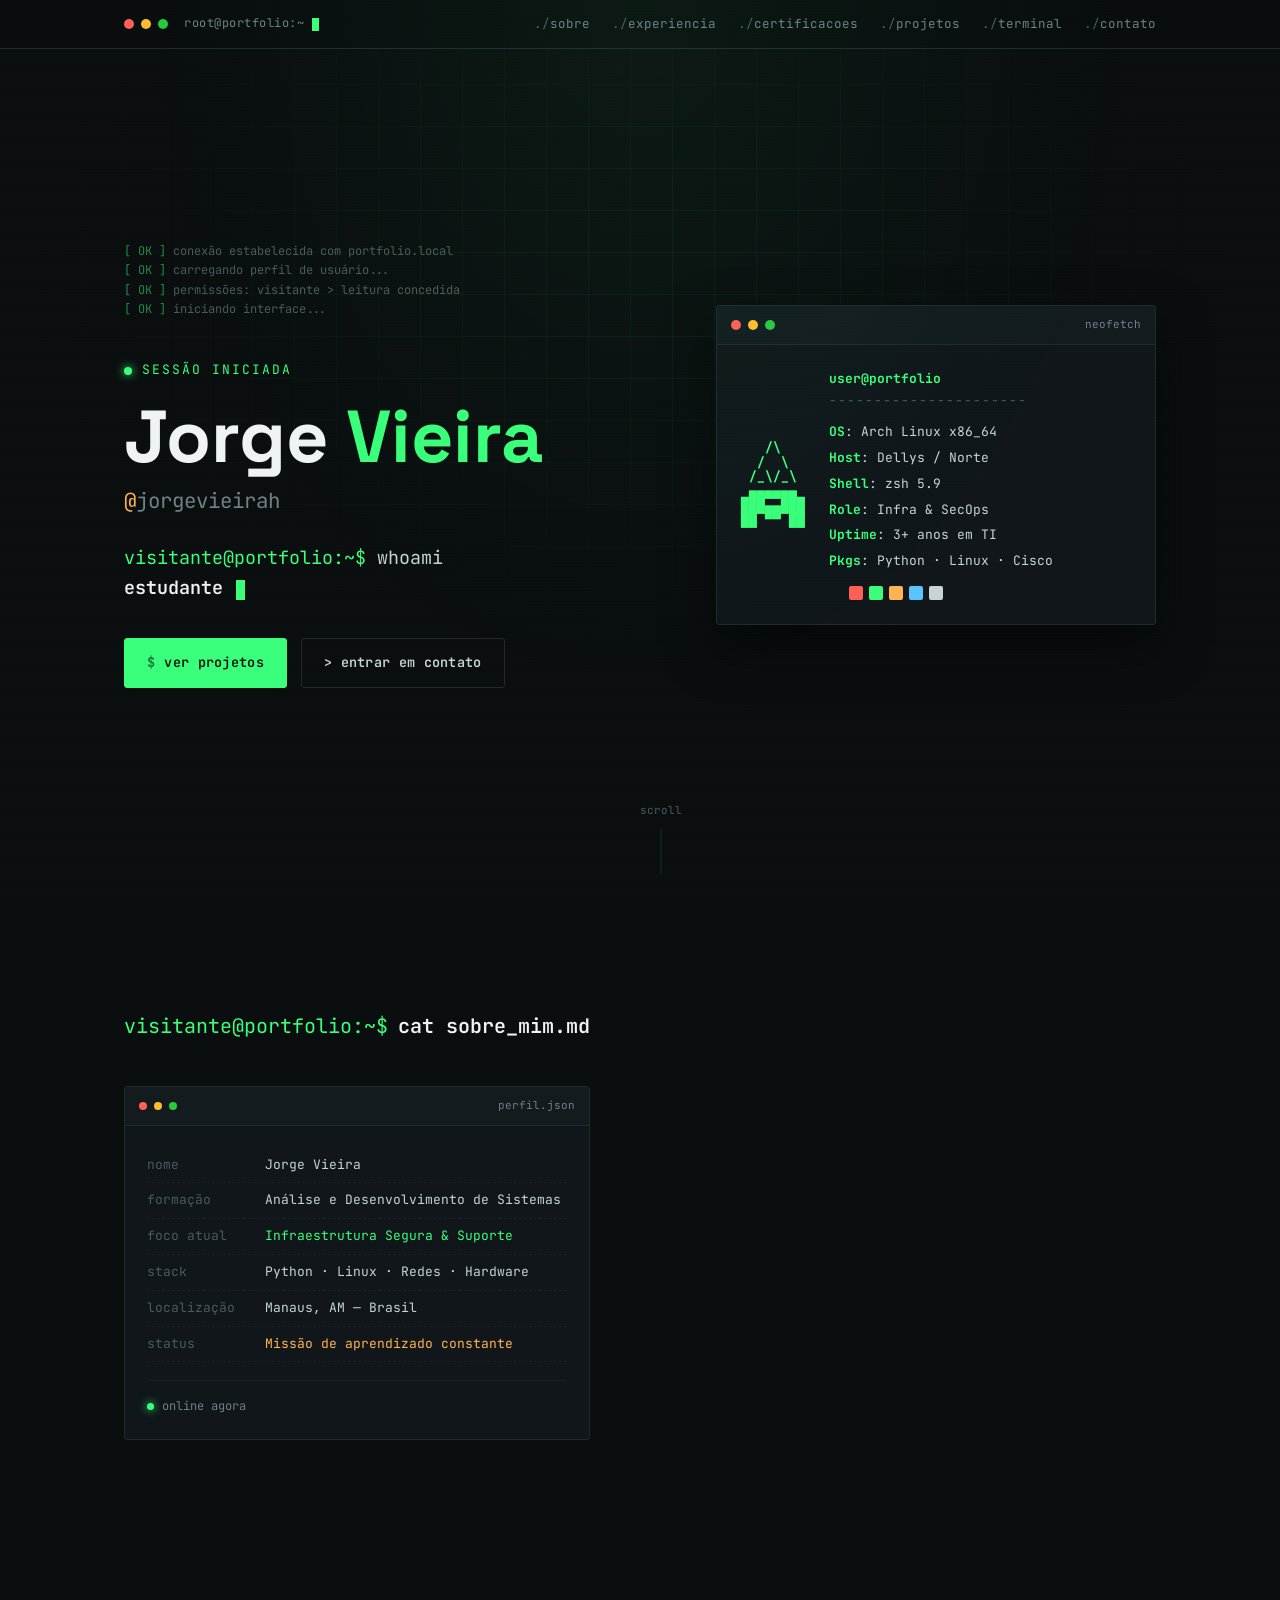
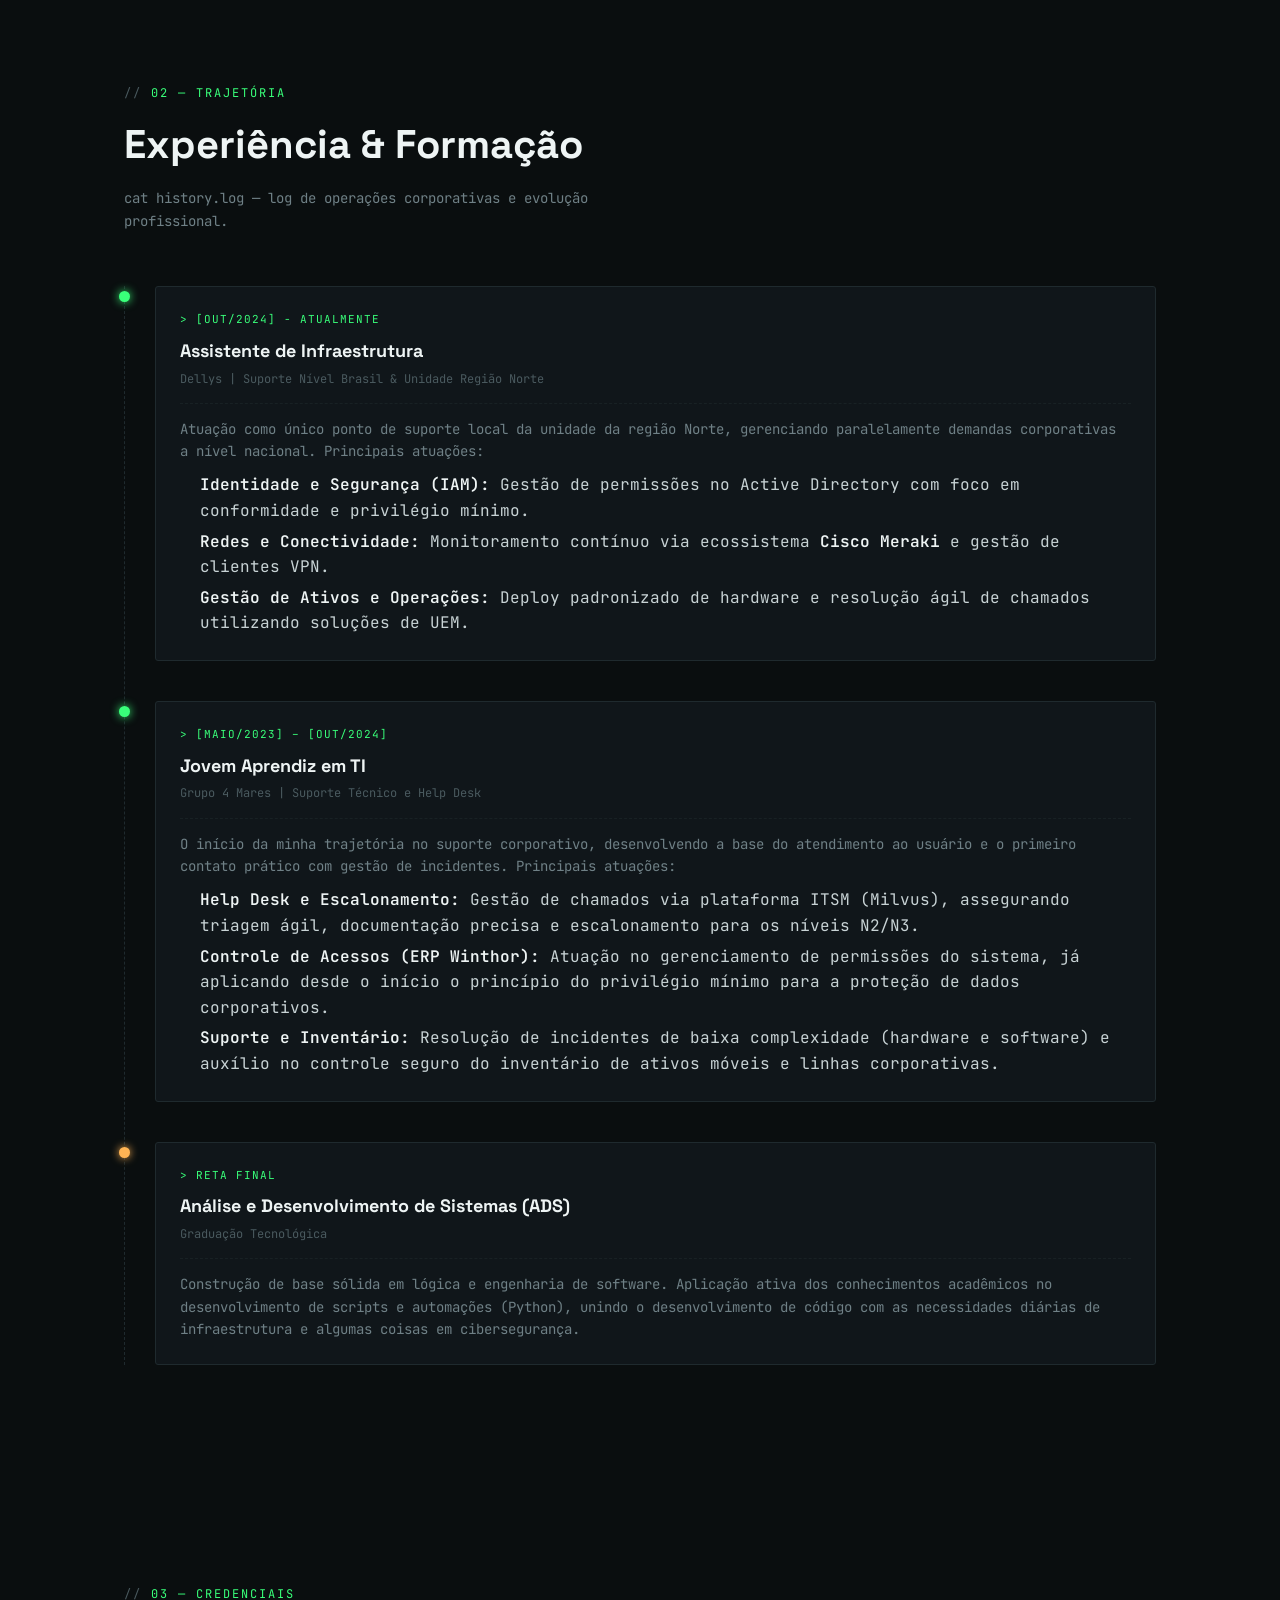
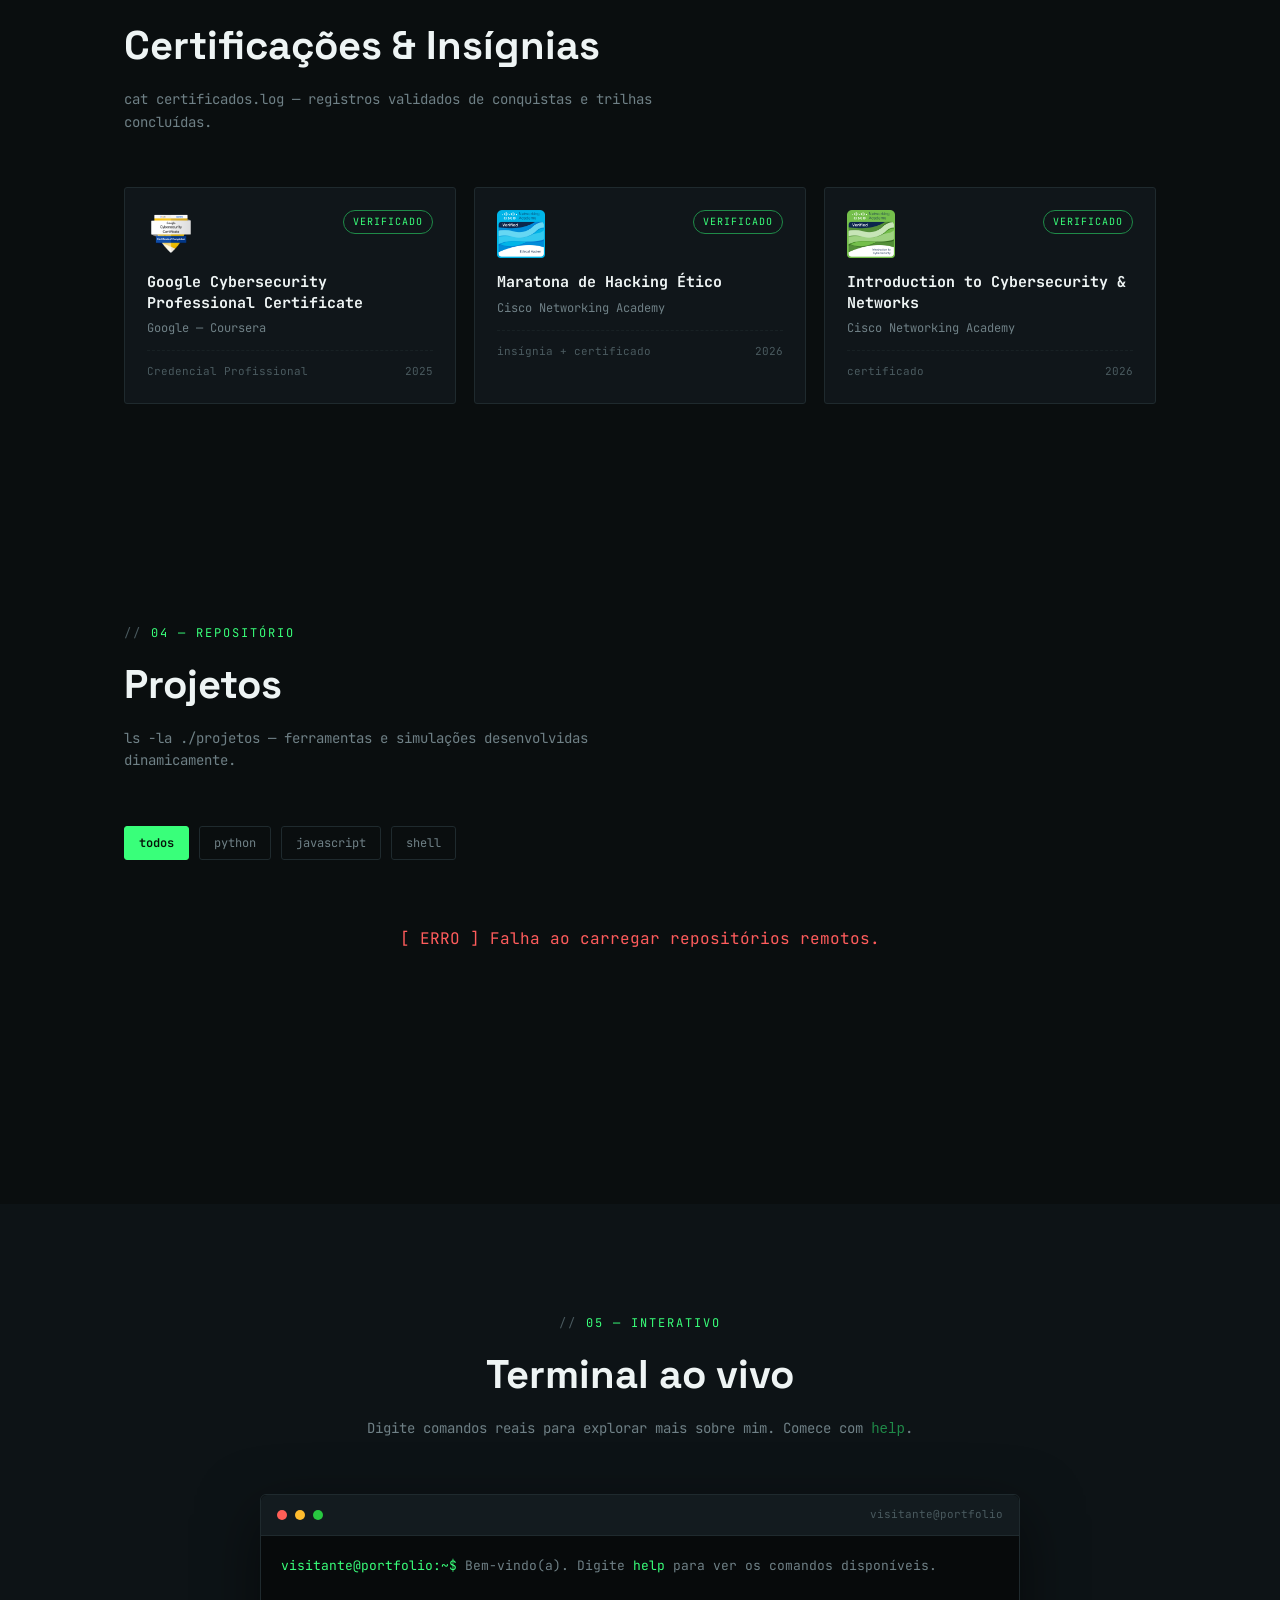
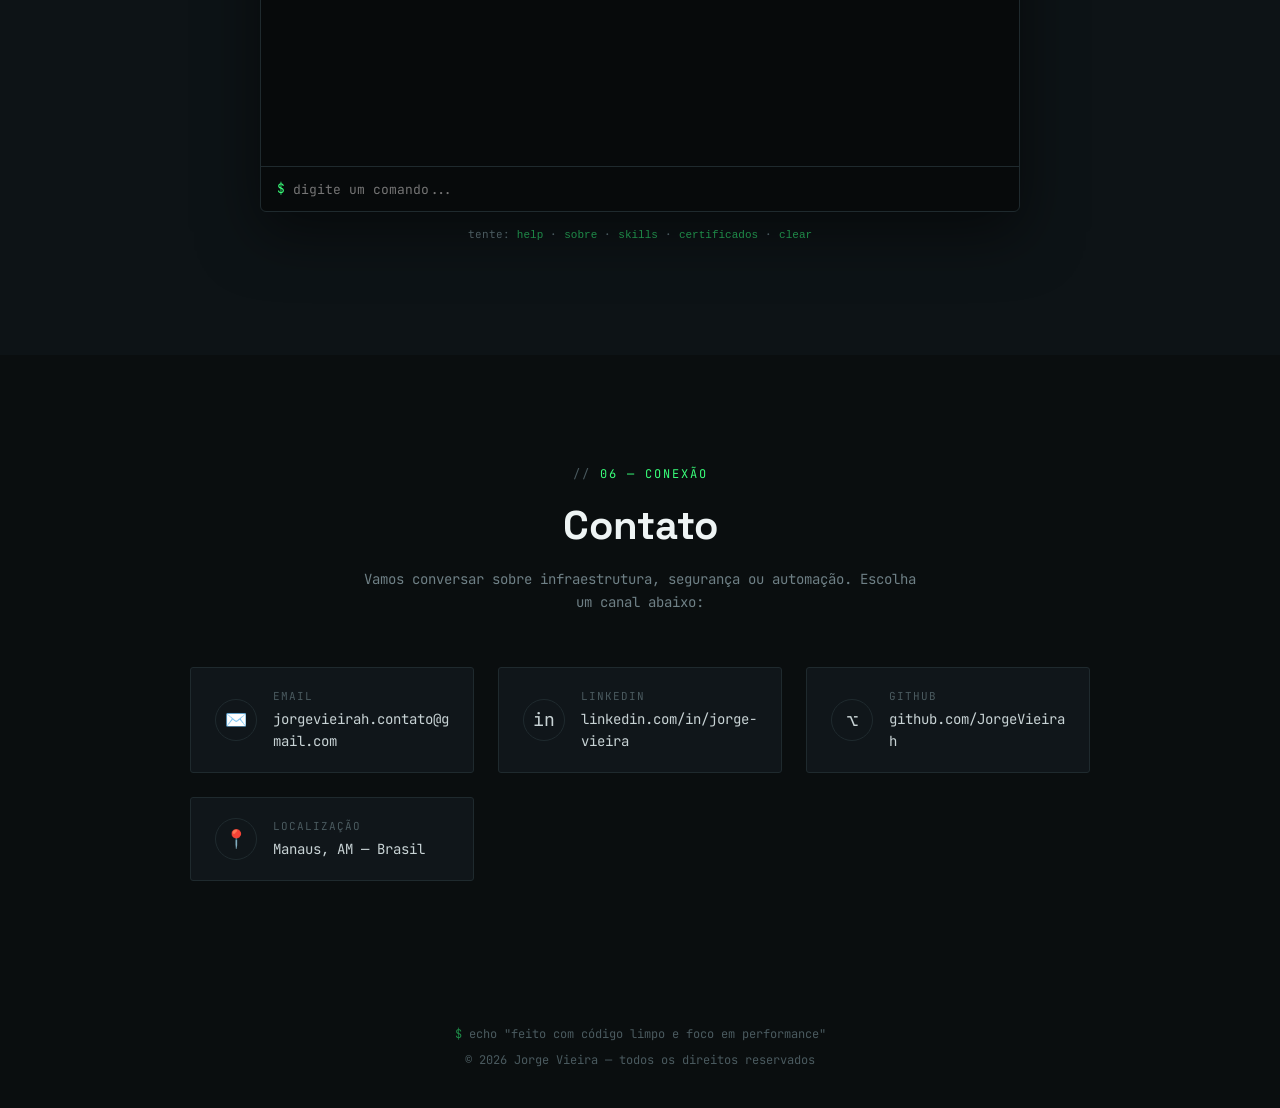
==== index.html @ 8ab26f9d "update de correções." ====
<!DOCTYPE html>
<html lang="pt-BR">
<head>
    <meta charset="UTF-8">
    <meta name="viewport" content="width=device-width, initial-scale=1.0">
    <title>root@portfolio ~ </title>
    <meta name="description" content="Portfólio de Infraestrutura e Cibersegurança — projetos, certificações e automações.">
    <link rel="preconnect" href="https://fonts.googleapis.com">
    <link rel="preconnect" href="https://fonts.gstatic.com" crossorigin>
    <link href="https://fonts.googleapis.com/css2?family=JetBrains+Mono:wght@400;500;600;700;800&family=Space+Grotesk:wght@500;600;700&display=swap" rel="stylesheet">
    <link rel="stylesheet" href="css/style.css">
</head>
<body>

    <!-- ======================= TOPBAR ======================= -->
    <header class="termbar">
        <div class="termbar-inner">
            <div style="display:flex; align-items:center; gap:16px;">
                <div class="dots"><span class="dot r"></span><span class="dot y"></span><span class="dot g"></span></div>
                <div class="termbar-title">root@portfolio:~<span class="blinker"></span></div>
            </div>
            <nav class="navlinks" id="navlinks">
                <a href="#sobre">sobre</a>
                <a href="#experiencia">experiencia</a>
                <a href="#certificacoes">certificacoes</a>
                <a href="#projetos">projetos</a>
                <a href="#terminal">terminal</a>
                <a href="#contato">contato</a>
            </nav>
            <button class="nav-toggle" id="navToggle" aria-label="Abrir menu">≡</button>
        </div>
    </header>

    <!-- ======================= HERO ======================= -->
    <section class="hero" id="topo">
        <div class="hero-grid-bg"></div>
        
        <div class="wrap hero-content-wrapper">
            
            <div class="hero-text-side">
                <div class="boot-log">
                    <div><span>[ OK ]</span> conexão estabelecida com portfolio.local</div>
                    <div><span>[ OK ]</span> carregando perfil de usuário...</div>
                    <div><span>[ OK ]</span> permissões: visitante &gt; leitura concedida</div>
                    <div><span>[ OK ]</span> iniciando interface...</div>
                </div>

                <span class="hero-eyebrow">sessão iniciada</span>

                <h1>Jorge <span class="accent">Vieira</span></h1>
                <div class="hero-handle"><span class="at">@</span>jorgevieirah</div>

                <div class="typewrap">
                    <span class="prompt">visitante@portfolio:~$</span> whoami<br>
                    <span id="typed-role"></span><span class="caret"></span>
                </div>

                <div class="hero-cta">
                    <a href="#projetos" class="btn btn-primary">ver projetos</a>
                    <a href="#contato" class="btn btn-ghost">&gt; entrar em contato</a>
                </div>
            </div>

            <div class="hero-graphic-side">
                <div class="neofetch-card">
                    <div class="nf-bar">
                        <span class="dot r"></span><span class="dot y"></span><span class="dot g"></span>
                        <span class="nf-title">neofetch</span>
                    </div>
                    <div class="nf-body">
                        <div class="nf-ascii">
<pre>
   /\
  /  \
 /_\/_\
 ▄▄▄▄▄▄
███▄▄███
██ ▀▀ ██
</pre>
                        </div>
                        <div class="nf-info">
                            <div class="nf-user">user@portfolio</div>
                            <div class="nf-divider">----------------------</div>
                            <div class="nf-row"><span class="nf-key">OS</span>: <span class="nf-val">Arch Linux x86_64</span></div>
                            <div class="nf-row"><span class="nf-key">Host</span>: <span class="nf-val">Dellys / Norte</span></div>
                            <div class="nf-row"><span class="nf-key">Shell</span>: <span class="nf-val">zsh 5.9</span></div>
                            <div class="nf-row"><span class="nf-key">Role</span>: <span class="nf-val">Infra & SecOps</span></div>
                            <div class="nf-row"><span class="nf-key">Uptime</span>: <span class="nf-val">3+ anos em TI</span></div>
                            <div class="nf-row"><span class="nf-key">Pkgs</span>: <span class="nf-val">Python · Linux · Cisco</span></div>
                            
                            <div class="nf-colors">
                                <span style="background: #10161a;"></span>
                                <span style="background: #ff5f57;"></span>
                                <span style="background: #39ff7a;"></span>
                                <span style="background: #ffb454;"></span>
                                <span style="background: #58c4ff;"></span>
                                <span style="background: #c8d3d5;"></span>
                            </div>
                        </div>
                    </div>
                </div>
            </div>
            
        </div>
        <div class="scroll-cue"><span>scroll</span><div class="bar"></div></div>
    </section>

    <!-- ======================= SOBRE MIM ======================= -->
    <section class="about reveal" id="sobre">
        <div class="wrap">
            
            <div class="sec-head-terminal">
                <div class="terminal-prompt-line">
                    <span class="prompt">visitante@portfolio:~$</span>
                    <span class="run-command">cat sobre_mim.md</span>
                </div>
            </div>

            <div class="about-grid">
                <div class="profile-card">
                    <div class="pc-bar">
                        <span class="dot r" style="width:8px;height:8px;"></span>
                        <span class="dot y" style="width:8px;height:8px;"></span>
                        <span class="dot g" style="width:8px;height:8px;"></span>
                        <span class="f">perfil.json</span>
                    </div>
                    <div class="pc-body">
                        <div class="pc-row"><span class="pc-key">nome</span><span class="pc-val">Jorge Vieira</span></div>
                        <div class="pc-row"><span class="pc-key">formação</span><span class="pc-val">Análise e Desenvolvimento de Sistemas</span></div>
                        <div class="pc-row"><span class="pc-key">foco atual</span><span class="pc-val green">Infraestrutura Segura & Suporte</span></div>
                        <div class="pc-row"><span class="pc-key">stack</span><span class="pc-val">Python · Linux · Redes · Hardware</span></div>
                        <div class="pc-row"><span class="pc-key">localização</span><span class="pc-val">Manaus, AM — Brasil</span></div>
                        <div class="pc-row"><span class="pc-key">status</span><span class="pc-val amber">Missão de aprendizado constante</span></div>
                        <div class="status-line"><span class="status-dot"></span> online agora</div>
                    </div>
                </div>

                <div class="about-text">
                    <p>
                        Sou um profissional e universitário de TI, atualmente trabalhando na área de <strong>Infraestrutura e Suporte</strong>, responsável por garantir a estabilidade e o fluxo das operações diárias.
                    </p>
                    <p>
                        Possuo uma bagagem técnica construída em minhas vivências reais no mundo corporativo, como na resolução de problemas envolvendo hardware, redes corporativas e gestão de acessos. Tenho um perfil naturalmente analítico e gosto de ir além da superfície para entender como os sistemas se comunicam em suas camadas mais profundas. Na prática, traduzo essa investigação e análise criando scripts em <strong>Python</strong> para automatizar fluxos de trabalho, varrer logs complexos e filtrar dados, substituindo o esforço manual por processos mais rápidos e inteligentes.
                    </p>
                    <p>
                        Acredito que o aprendizado real acontece nos bastidores, longe das facilidades dos sistemas pré-configurados. No meu dia a dia, mantenho uma máquina voltada exclusivamente para estudos, servindo como um ambiente seguro para testar lógicas e arquiteturas. Desbravar o <strong>Arch Linux</strong>, o <strong>Fedora</strong> ou qualquer que seja a distro ou sistema operacional, buscando sempre entender detalhadamente como cada pacote e processo interage no sistema, é a minha melhor forma de exercitar a curiosidade técnica. Levo esse processo metódico de experimentação para a minha rotina profissional: nunca presumir que sei tudo, mas sempre testar, validar e melhorar.
                    </p>
                    <p>
                        Concluindo minha formação em <strong>Análise e Desenvolvimento de Sistemas</strong>, consolido meu caminho na interseção entre suporte e segurança. Meu mergulho na <span class="hl">Cibersegurança</span> transformou a maneira como atendo cada demanda de infraestrutura: hoje, aplico nativamente a mentalidade <em>Security-First</em> em tudo o que configuro.
                    </p>

                    <div class="skills-block">
                        <h3>Stack &amp; ferramentas</h3>
                        <div class="skill-tags">
                            <span class="tag">Python</span>
                            <span class="tag">Linux (Fedora/Arch)</span>
                            <span class="tag">Git &amp; GitHub</span>
                            <span class="tag">Active Directory</span>
                            <span class="tag amber">Cibersegurança</span>
                            <span class="tag amber">Ethical Hacking</span>
                            <span class="tag amber">Redes (Cisco Packet Tracer)</span>
                            <span class="tag">Análise de Logs</span>
                            <span class="tag amber">IAM</span>
                            <span class="tag">Troubleshooting & Hardware</span>
                            <span class="tag">Automação & Infraestrutura</span>
                        </div>
                    </div>
                </div>
            </div>
        </div>
    </section>

    <!-- ======================= EXPERIÊNCIA / CARREIRA ======================= -->
    <section id="experiencia" class="reveal">
        <div class="wrap">
            <div class="sec-head">
                <span class="sec-tag">02 — trajetória</span>
                <h2 class="sec-title">Experiência & Formação</h2>
                <p class="sec-sub">cat history.log — log de operações corporativas e evolução profissional.</p>
            </div>

            <div class="timeline">
                <!-- Item 1: Cargo atual -->
                <div class="timeline-item">
                    <div class="timeline-dot"></div>
                    <div class="timeline-content">
                        <span class="timeline-date">[Out/2024] - Atualmente</span>
                        <h3 class="timeline-title">Assistente de Infraestrutura</h3>
                        <div class="timeline-meta">Dellys | Suporte Nível Brasil & Unidade Região Norte</div>
                        <p>
                            Atuação como único ponto de suporte local da unidade da região Norte, gerenciando paralelamente demandas corporativas a nível nacional. Principais atuações:
                        </p>
                        <ul style="margin-top: 10px; padding-left: 20px;">
                            <li style="margin-bottom: 5px;"><strong>Identidade e Segurança (IAM):</strong> Gestão de permissões no Active Directory com foco em conformidade e privilégio mínimo.</li>
                            <li style="margin-bottom: 5px;"><strong>Redes e Conectividade:</strong> Monitoramento contínuo via ecossistema <strong>Cisco Meraki</strong> e gestão de clientes VPN.</li>
                            <li><strong>Gestão de Ativos e Operações:</strong> Deploy padronizado de hardware e resolução ágil de chamados utilizando soluções de UEM.</li>
                        </ul>
                    </div>
                </div>

                <!-- Item 1: Cargo Aprendiz TI -->
                <div class="timeline-item">
                    <div class="timeline-dot"></div>
                    <div class="timeline-content">
                        <span class="timeline-date">[Maio/2023] – [Out/2024]</span>
                        <h3 class="timeline-title">Jovem Aprendiz em TI</h3>
                        <div class="timeline-meta">Grupo 4 Mares | Suporte Técnico e Help Desk</div>
                        <p>
                            O início da minha trajetória no suporte corporativo, desenvolvendo a base do atendimento ao usuário e o primeiro contato prático com gestão de incidentes. Principais atuações:
                        </p>
                        <ul style="margin-top: 10px; padding-left: 20px;">
                            <li style="margin-bottom: 5px;"><strong>Help Desk e Escalonamento:</strong> Gestão de chamados via plataforma ITSM (Milvus), assegurando triagem ágil, documentação precisa e escalonamento para os níveis N2/N3.</li>
                            <li style="margin-bottom: 5px;"><strong>Controle de Acessos (ERP Winthor):</strong> Atuação no gerenciamento de permissões do sistema, já aplicando desde o início o princípio do privilégio mínimo para a proteção de dados corporativos.</li>
                            <li><strong>Suporte e Inventário:</strong> Resolução de incidentes de baixa complexidade (hardware e software) e auxílio no controle seguro do inventário de ativos móveis e linhas corporativas.</li>
                        </ul>
                    </div>
                </div>

                <!-- Item 2: Formação -->
                <div class="timeline-item">
                    <div class="timeline-dot" style="background: var(--amber); box-shadow: 0 0 8px var(--amber);"></div>
                    <div class="timeline-content">
                        <span class="timeline-date">Reta Final</span>
                        <h3 class="timeline-title">Análise e Desenvolvimento de Sistemas (ADS)</h3>
                        <div class="timeline-meta">Graduação Tecnológica</div>
                        <p>
                            Construção de base sólida em lógica e engenharia de software. Aplicação ativa dos conhecimentos acadêmicos no desenvolvimento de scripts e automações (Python), unindo o desenvolvimento de código com as necessidades diárias de infraestrutura e  algumas coisas em cibersegurança.
                        </p>
                    </div>
                </div>
            </div>
        </div>
    </section>

    <!-- ======================= CERTIFICAÇÕES ======================= -->
    <section class="certs reveal" id="certificacoes">
        <div class="wrap">
            <div class="sec-head">
                <span class="sec-tag">03 — credenciais</span>
                <h2 class="sec-title">Certificações &amp; Insígnias</h2>
                <p class="sec-sub">cat certificados.log — registros validados de conquistas e trilhas concluídas.</p>
            </div>

            <div class="cert-grid">
                <div class="cert-card">
                    <div class="cert-top">
                        <div class="cert-badge">
                            <img src="assets/img/google-cyber.png" alt="Insígnia Google Cybersecurity">
                        </div>
                        <span class="cert-status">verificado</span>
                    </div>
                    <h3>Google Cybersecurity Professional Certificate</h3>
                    <div class="cert-issuer">Google — Coursera</div>
                    <div class="cert-meta"><span>Credencial Profissional</span><span>2025</span></div>
                </div>

                <div class="cert-card">
                    <div class="cert-top">
                        <div class="cert-badge">
                            <img src="assets/img/cisco-hacker.png" alt="Insígnia Cisco Ethical Hacker">
                        </div>
                        <span class="cert-status">verificado</span>
                    </div>
                    <h3>Maratona de Hacking Ético</h3>
                    <div class="cert-issuer">Cisco Networking Academy</div>
                    <div class="cert-meta"><span>insígnia + certificado</span><span>2026</span></div>
                </div>

                <div class="cert-card">
                    <div class="cert-top">
                        <div class="cert-badge">
                            <img src="assets/img/cisco-intro.png" alt="Insígnia Cisco Introduction to Cybersecurity">
                        </div>
                        <span class="cert-status">verificado</span>
                    </div>
                    <h3>Introduction to Cybersecurity & Networks</h3>
                    <div class="cert-issuer">Cisco Networking Academy</div>
                    <div class="cert-meta"><span>certificado</span><span>2026</span></div>
                </div>
            </div>
        </div>
    </section>

    <!-- ======================= PROJETOS ======================= -->
    <section id="projetos" class="reveal">
        <div class="wrap">
            <div class="sec-head">
                <span class="sec-tag">04 — repositório</span>
                <h2 class="sec-title">Projetos</h2>
                <p class="sec-sub">ls -la ./projetos — ferramentas e simulações desenvolvidas dinamicamente.</p>
            </div>

            <div class="projects-toolbar">
                <button class="filter-btn active" data-filter="all">todos</button>
                <button class="filter-btn" data-filter="python">python</button>
                <button class="filter-btn" data-filter="javascript">javascript</button>
                <button class="filter-btn" data-filter="shell">shell</button>
            </div>

            <div class="proj-grid" id="projGrid">
                <div id="repo-loader" class="ln" style="grid-column: 1 / -1; text-align: center; color: var(--text-dim); padding: 2rem 0;">
                    <span class="p">$</span> buscando repositórios remotos via api.github.com...
                </div>
            </div>
        </div>
    </section>

    <!-- ======================= TERMINAL INTERATIVO ======================= -->
    <section class="term-section reveal" id="terminal">
        <div class="wrap">
            <div class="sec-head" style="text-align:center;">
                <span class="sec-tag">05 — interativo</span>
                <h2 class="sec-title">Terminal ao vivo</h2>
                <p class="sec-sub" style="margin:10px auto 0;">Digite comandos reais para explorar mais sobre mim. Comece com <code style="color:var(--green-dim);">help</code>.</p>
            </div>

            <div class="live-term">
                <div class="live-term-bar">
                    <span class="dot r"></span><span class="dot y"></span><span class="dot g"></span>
                    <span class="lt-title">visitante@portfolio</span>
                </div>
                <div class="live-term-body" id="termBody">
                    <div class="ln"><span class="p">visitante@portfolio:~$</span> <span class="out">Bem-vindo(a). Digite <span class="ok">help</span> para ver os comandos disponíveis.</span></div>
                </div>
                <form class="live-term-form" id="termForm">
                    <span class="p">$</span>
                    <input type="text" id="termInput" autocomplete="off" placeholder="digite um comando..." aria-label="Campo de comando do terminal">
                </form>
            </div>
            <p class="term-hint">tente: <code>help</code> · <code>sobre</code> · <code>skills</code> · <code>certificados</code> · <code>clear</code></p>
        </div>
    </section>

    <!-- ======================= CONTATO (Apenas Botões) ======================= -->
    <section id="contato" class="reveal">
        <div class="wrap">
            <div class="sec-head" style="text-align: center;">
                <span class="sec-tag">06 — conexão</span>
                <h2 class="sec-title">Contato</h2>
                <p class="sec-sub" style="margin: 10px auto 0;">Vamos conversar sobre infraestrutura, segurança ou automação. Escolha um canal abaixo:</p>
            </div>

            <div class="contact-grid">
                <a class="contact-item" href="mailto:jorgevieirah.contato@gmail.com">
                    <div class="ci-icon">✉️</div>
                    <div><div class="ci-label">email</div><div class="ci-value">jorgevieirah.contato@gmail.com</div></div>
                </a>
                <a class="contact-item" href="https://www.linkedin.com/in/jorge-vieira-73728a214" target="_blank" rel="noopener">
                    <div class="ci-icon">in</div>
                    <div><div class="ci-label">linkedin</div><div class="ci-value">linkedin.com/in/jorge-vieira</div></div>
                </a>
                <a class="contact-item" href="https://github.com/JorgeVieirah" target="_blank" rel="noopener">
                    <div class="ci-icon">⌥</div>
                    <div><div class="ci-label">github</div><div class="ci-value">github.com/JorgeVieirah</div></div>
                </a>
                <div class="contact-item" style="cursor:default;">
                    <div class="ci-icon">📍</div>
                    <div><div class="ci-label">localização</div><div class="ci-value">Manaus, AM — Brasil</div></div>
                </div>
            </div>
        </div>
    </section>

    <!-- ======================= FOOTER ======================= -->
    <footer>
        <div class="wrap">
            <div class="fline"><span class="green">$</span> echo "feito com código limpo e foco em performance"</div>
            <div class="fline">© <span id="year"></span> Jorge Vieira — todos os direitos reservados</div>
        </div>
    </footer>

    <button class="back-to-top" id="backToTop" aria-label="Voltar ao topo">↑</button>

    <script src="js/main.js"></script>
</body>
</html>
---- css/style.css ----
:root {
  --bg:         #0a0e0f;
  --bg-alt:     #0d1316;
  --panel:      #10161a;
  --panel-2:    #131b1f;
  --line:       #1f2a2e;
  --line-soft:  #182124;
  --text:       #c8d3d5;
  --text-dim:   #6f8086;
  --text-faint: #4a5a5f;
  --green:      #39ff7a;
  --green-dim:  #1f8a48;
  --amber:      #ffb454;
  --red:        #ff5c5c;
  --blue:       #58c4ff;

  --mono: 'JetBrains Mono', ui-monospace, monospace;
  --disp: 'Space Grotesk', sans-serif;

  --radius: 3px;
  --maxw: 1080px;
}

* { box-sizing: border-box; margin: 0; padding: 0; }
html { scroll-behavior: smooth; }

body {
  background: var(--bg);
  color: var(--text);
  font-family: var(--mono);
  line-height: 1.6;
  overflow-x: hidden;
  position: relative;
}

body::before {
  content: '';
  position: fixed; inset: 0;
  pointer-events: none;
  z-index: 9999;
  background: repeating-linear-gradient(
    to bottom,
    rgba(255, 255, 255, 0.014) 0px,
    rgba(255, 255, 255, 0.014) 1px,
    transparent 1px,
    transparent 3px
  );
  mix-blend-mode: overlay;
}
body::after {
  content: '';
  position: fixed; inset: 0;
  pointer-events: none;
  z-index: 9998;
  background: radial-gradient(ellipse at 50% 0%, rgba(57, 255, 122, 0.05), transparent 55%);
}

::selection { background: var(--green); color: #06140a; }

a { color: inherit; text-decoration: none; }
ul { list-style: none; }
img { max-width: 100%; display: block; }

.wrap { max-width: var(--maxw); margin: 0 auto; padding: 0 24px; }

::-webkit-scrollbar { width: 10px; }
::-webkit-scrollbar-track { background: var(--bg); }
::-webkit-scrollbar-thumb { background: var(--line); border-radius: 6px; }
::-webkit-scrollbar-thumb:hover { background: var(--green-dim); }

a:focus-visible, button:focus-visible, input:focus-visible, textarea:focus-visible {
  outline: 2px solid var(--green);
  outline-offset: 3px;
}

@media (prefers-reduced-motion: reduce) {
  * { 
    animation-duration: 0.001ms !important; 
    animation-iteration-count: 1 !important; 
    transition-duration: 0.001ms !important; 
    scroll-behavior: auto !important; 
  }
}

/* ============================================================
   TOPBAR
   ============================================================ */
.termbar {
  position: fixed; top: 0; left: 0; right: 0;
  z-index: 500;
  background: rgba(10, 14, 15, 0.88);
  backdrop-filter: blur(10px);
  border-bottom: 1px solid var(--line);
}
.termbar-inner {
  max-width: var(--maxw); margin: 0 auto;
  display: flex; align-items: center; justify-content: space-between;
  padding: 12px 24px;
}
.dots { display: flex; gap: 7px; align-items: center; }
.dot { width: 10px; height: 10px; border-radius: 50%; }
.dot.r { background: #ff5f57; }
.dot.y { background: #febc2e; }
.dot.g { background: #28c840; }
.termbar-title {
  font-size: 12px; color: var(--text-dim); letter-spacing: 0.5px;
  display: flex; gap: 8px; align-items: center;
}
.termbar-title .blinker {
  width: 7px; height: 13px; background: var(--green);
  animation: blink 1.1s steps(1) infinite;
}
@keyframes blink { 50% { opacity: 0; } }

.navlinks { display: flex; gap: 22px; font-size: 12.5px; }
.navlinks a {
  color: var(--text-dim);
  position: relative;
  padding: 2px 0;
  transition: color .2s ease;
}
.navlinks a::before { content: './'; color: var(--text-faint); }
.navlinks a:hover, .navlinks a.active { color: var(--green); }
.navlinks a::after {
  content: ''; position: absolute; left: 0; bottom: -4px;
  width: 0; height: 1px; background: var(--green);
  transition: width .25s ease;
}
.navlinks a:hover::after, .navlinks a.active::after { width: 100%; }

.nav-toggle {
  display: none;
  background: none; border: 1px solid var(--line); color: var(--green);
  font-family: var(--mono); font-size: 18px; line-height: 1;
  width: 34px; height: 34px; border-radius: var(--radius);
  cursor: pointer;
}

@media (max-width: 760px) {
  .navlinks {
    position: fixed; top: 49px; left: 0; right: 0;
    background: var(--bg-alt); border-bottom: 1px solid var(--line);
    flex-direction: column; gap: 0;
    max-height: 0; overflow: hidden;
    transition: max-height .3s ease;
  }
  .navlinks.open { max-height: 320px; }
  .navlinks a { padding: 14px 24px; border-top: 1px solid var(--line-soft); }
  .navlinks a::after { display: none; }
  .nav-toggle { display: block; }
}

/* ============================================================
   HERO
   ============================================================ */
.hero {
  min-height: 100svh;
  display: flex; flex-direction: column; justify-content: center;
  padding-top: 90px; padding-bottom: 60px;
  position: relative;
}
.hero-grid-bg {
  position: absolute; inset: 0; z-index: -1;
  background-image:
    linear-gradient(rgba(57, 255, 122, 0.05) 1px, transparent 1px),
    linear-gradient(90deg, rgba(57, 255, 122, 0.05) 1px, transparent 1px);
  background-size: 42px 42px;
  -webkit-mask-image: radial-gradient(ellipse 70% 60% at 50% 30%, #000 10%, transparent 75%);
  mask-image: radial-gradient(ellipse 70% 60% at 50% 30%, #000 10%, transparent 75%);
}

.boot-log {
  font-size: 12px; color: var(--text-faint);
  margin-bottom: 28px;
  min-height: 90px;
}
.boot-log div { opacity: 0; animation: fadeUp .4s ease forwards; }
.boot-log div span { color: var(--green-dim); }
.boot-log div:nth-child(1) { animation-delay: .1s; }
.boot-log div:nth-child(2) { animation-delay: .35s; }
.boot-log div:nth-child(3) { animation-delay: .6s; }
.boot-log div:nth-child(4) { animation-delay: .85s; }
@keyframes fadeUp { from { opacity: 0; transform: translateY(4px); } to { opacity: 1; transform: translateY(0); } }

.hero-eyebrow {
  font-size: 13px; color: var(--green);
  letter-spacing: 2px; text-transform: uppercase;
  display: flex; align-items: center; gap: 10px;
  margin-bottom: 18px;
  opacity: 0; animation: fadeUp .5s ease forwards 1.1s;
}
.hero-eyebrow::before {
  content: ''; width: 8px; height: 8px; background: var(--green);
  border-radius: 50%; box-shadow: 0 0 10px var(--green);
  animation: pulse 1.8s ease-in-out infinite;
}
@keyframes pulse { 0%, 100% { opacity: 1; } 50% { opacity: .35; } }

.hero h1 {
  font-family: var(--disp);
  font-size: clamp(2.4rem, 7vw, 4.6rem);
  line-height: 1.02;
  font-weight: 700;
  color: #eef4f4;
  opacity: 0; animation: fadeUp .6s ease forwards 1.25s;
}
.hero h1 .accent { color: var(--green); }

.hero-handle {
  font-size: clamp(1rem, 2.4vw, 1.3rem);
  color: var(--text-dim);
  margin-top: 10px;
  opacity: 0; animation: fadeUp .6s ease forwards 1.4s;
}
.hero-handle .at { color: var(--amber); }

.typewrap {
  margin-top: 26px;
  font-size: clamp(0.95rem, 2vw, 1.15rem);
  color: var(--text);
  min-height: 2.4em;
  opacity: 0; animation: fadeUp .6s ease forwards 1.55s;
}
.typewrap .prompt { color: var(--green); }
#typed-role { color: #eef4f4; font-weight: 600; }
.caret {
  display: inline-block; width: 9px; height: 1.05em; background: var(--green);
  vertical-align: text-bottom; margin-left: 2px;
  animation: blink 1s steps(1) infinite;
}

.hero-cta {
  display: flex; gap: 14px; flex-wrap: wrap;
  margin-top: 36px;
  opacity: 0; animation: fadeUp .6s ease forwards 1.7s;
}

.btn {
  font-family: var(--mono);
  font-size: 13.5px; font-weight: 600;
  letter-spacing: 0.3px;
  padding: 13px 22px;
  border-radius: var(--radius);
  cursor: pointer;
  display: inline-flex; align-items: center; gap: 9px;
  transition: transform .18s ease, box-shadow .18s ease, background .18s ease, color .18s ease, border-color .18s ease;
  border: 1px solid transparent;
  position: relative;
  overflow: hidden;
}
.btn:active { transform: translateY(1px) scale(.98); }

.btn-primary {
  background: var(--green); color: #06140a; border-color: var(--green);
  box-shadow: 0 0 0 0 rgba(57, 255, 122, .5);
}
.btn-primary:hover {
  box-shadow: 0 0 24px rgba(57, 255, 122, .35);
  transform: translateY(-2px);
}
.btn-primary::before { content: '$ '; opacity: .6; }

.btn-ghost { background: transparent; color: var(--text); border-color: var(--line); }
.btn-ghost:hover {
  border-color: var(--green); color: var(--green);
  transform: translateY(-2px);
}

.scroll-cue {
  position: absolute; bottom: 26px; left: 50%; transform: translateX(-50%);
  font-size: 11px; color: var(--text-faint);
  display: flex; flex-direction: column; align-items: center; gap: 8px;
  opacity: 0; animation: fadeUp .6s ease forwards 2s;
}

/* O trilho translúcido */
.scroll-cue .bar {
  width: 2px;
  height: 46px;
  background: rgba(57, 255, 122, 0.08);
  position: relative;
  overflow: hidden;
  border-radius: 4px;
}

/* A gota / fluxo de água */
.scroll-cue .bar::after {
  content: '';
  position: absolute;
  top: -40px;
  left: 0;
  width: 100%;
  height: 40px;
  background: linear-gradient(to bottom, transparent, var(--green), transparent);
  animation: liquidFlow 2.4s cubic-bezier(0.25, 1, 0.5, 1) infinite;
}

/* A física da queda */
@keyframes liquidFlow {
  0% { top: -40px; }
  100% { top: 100%; }
}

/* ============================================================
   HERO - LAYOUT DE DUAS COLUNAS E NEOFETCH
   ============================================================ */
.hero-content-wrapper {
  display: flex;
  align-items: center;
  justify-content: space-between;
  gap: 40px;
  width: 100%;
}

.hero-text-side {
  flex: 1;
  max-width: 580px;
}

.hero-graphic-side {
  flex: 1;
  display: flex;
  justify-content: flex-end;
  /* Animação para aparecer suavemente após os textos */
  opacity: 0; 
  animation: fadeUp .6s ease forwards 1.8s; 
}

/* Card Neofetch */
.neofetch-card {
  background: var(--panel);
  border: 1px solid var(--line);
  border-radius: var(--radius);
  overflow: hidden;
  width: 100%;
  max-width: 440px;
  box-shadow: 0 20px 50px rgba(0,0,0,0.5);
  font-family: var(--mono);
}

.nf-bar {
  display: flex; align-items: center; gap: 7px;
  padding: 10px 14px; border-bottom: 1px solid var(--line);
  background: var(--panel-2); font-size: 11px; color: var(--text-dim);
}
.nf-bar .nf-title { margin-left: auto; }

.nf-body {
  padding: 24px;
  display: flex;
  gap: 24px;
  align-items: center;
}

.nf-ascii {
  color: var(--green);
  font-weight: bold;
}
.nf-ascii pre {
  font-family: var(--mono);
  font-size: 13px;
  line-height: 1.1;
  margin: 0;
}

.nf-info {
  font-size: 13px;
  color: var(--text);
  flex: 1;
}

.nf-user {
  color: var(--green);
  font-weight: bold;
  margin-bottom: 2px;
}

.nf-divider {
  color: var(--text-faint);
  letter-spacing: 1px;
  margin-bottom: 10px;
  white-space: nowrap;
  overflow: hidden;
}

.nf-row { margin-bottom: 5px; }
.nf-key { color: var(--green); font-weight: bold; }

.nf-colors {
  display: flex; gap: 6px; margin-top: 14px;
}
.nf-colors span {
  display: inline-block; width: 14px; height: 14px; border-radius: 2px;
}

/* ============================================================
   SEÇÕES GERAIS
   ============================================================ */
section { padding: 110px 0; position: relative; }
@media (max-width: 760px) { section { padding: 80px 0; } }

.sec-head { margin-bottom: 54px; }
.sec-tag {
  font-size: 12px; color: var(--green); letter-spacing: 2px; text-transform: uppercase;
  display: block; margin-bottom: 10px;
}
.sec-tag::before { content: '// '; color: var(--text-faint); }
.sec-title {
  font-family: var(--disp); font-weight: 700;
  font-size: clamp(1.7rem, 4vw, 2.5rem);
  color: #eef4f4;
}
.sec-sub { color: var(--text-dim); font-size: 14px; margin-top: 10px; max-width: 560px; }

.reveal {
  opacity: 0; transform: translateY(22px);
  transition: opacity .6s ease, transform .6s ease;
}
.reveal.in { opacity: 1; transform: translateY(0); }

/* ============================================================
   SOBRE MIM 
   ============================================================ */
.about { position: relative; }

.about-grid { 
  display: grid; 
  grid-template-columns: 1fr 1.1fr; 
  gap: 54px; 
  align-items: start; 
}

.profile-card { 
  background: var(--panel); border: 1px solid var(--line); border-radius: var(--radius); overflow: hidden; 
  opacity: 0;
  transform: translateY(20px);
  transition: opacity 0.6s ease 1.5s, transform 0.6s ease 1.5s;
  
  /* Efeito flutuante */
  position: sticky;
  top: 130px;
}
.about.in .profile-card {
  opacity: 1;
  transform: translateY(0);
}

.profile-card .pc-bar {
  display: flex; align-items: center; gap: 7px;
  padding: 10px 14px; border-bottom: 1px solid var(--line);
  background: var(--panel-2); font-size: 11px; color: var(--text-dim);
}
.profile-card .pc-bar span.f { margin-left: auto; }
.pc-body { padding: 22px; font-size: 13px; }
.pc-row { display: flex; gap: 10px; padding: 7px 0; border-bottom: 1px dashed var(--line-soft); }
.pc-row:last-child { border-bottom: none; }
.pc-key { color: var(--text-faint); min-width: 108px; }
.pc-val { color: var(--text); }
.pc-val.green { color: var(--green); }
.pc-val.amber { color: var(--amber); }

.status-line {
  margin-top: 18px; padding-top: 16px; border-top: 1px solid var(--line-soft);
  display: flex; align-items: center; gap: 8px; font-size: 12px; color: var(--text-dim);
}
.status-dot {
  width: 7px; height: 7px; border-radius: 50%; background: var(--green);
  box-shadow: 0 0 8px var(--green);
  animation: pulse 1.8s ease-in-out infinite;
}

.about-text p { color: var(--text); font-size: 15px; margin-bottom: 16px; min-height: 1.5em; }
.about-text strong { color: #eef4f4; font-weight: 600; }
.about-text .hl { color: var(--green); }

.skills-block { 
  margin-top: 34px; 
  opacity: 0;
  transform: translateY(15px);
  transition: opacity 0.6s ease, transform 0.6s ease;
}
.skills-block.visible {
  opacity: 1;
  transform: translateY(0);
}

.skills-block h3 {
  font-family: var(--disp); font-size: 14px; color: var(--text-dim);
  letter-spacing: 1px; text-transform: uppercase; margin-bottom: 16px;
}
.skill-tags { display: flex; flex-wrap: wrap; gap: 9px; }
.tag {
  font-size: 12px; padding: 7px 12px;
  border: 1px solid var(--line); border-radius: var(--radius);
  color: var(--text-dim);
  transition: border-color .2s ease, color .2s ease, transform .2s ease, background .2s ease;
  cursor: default;
}
.tag:hover {
  border-color: var(--green); color: var(--green);
  transform: translateY(-2px);
  background: rgba(57, 255, 122, 0.06);
}
.tag.amber:hover { border-color: var(--amber); color: var(--amber); background: rgba(255, 180, 84, 0.06); }

.sec-head-terminal { margin-bottom: 44px; }
.terminal-prompt-line { font-size: clamp(1rem, 2.2vw, 1.25rem); display: flex; gap: 10px; align-items: center; }
.terminal-prompt-line .prompt { color: var(--green); }

.run-command {
  color: #eef4f4; font-weight: 600; display: inline-block;
  width: 0; overflow: hidden; white-space: nowrap; border-right: 2px solid transparent;
}
.about.in .run-command {
  animation: typeCommand 1.2s steps(17) 0.6s forwards, blinkCaret 0.4s step-end infinite alternate;
}
@keyframes typeCommand {
  from { width: 0; border-right-color: var(--green); }
  to { width: 17ch; border-right-color: transparent; }
}
@keyframes blinkCaret { 50% { border-right-color: transparent; } }

/* ============================================================
   EXPERIÊNCIA / TIMELINE
   ============================================================ */
.timeline {
    position: relative;
    padding-left: 30px;
    margin-top: 40px;
    border-left: 1px dashed var(--line);
}

.timeline-item {
    position: relative;
    margin-bottom: 40px;
}

.timeline-item:last-child {
    margin-bottom: 0;
}

.timeline-dot {
    position: absolute;
    left: -36px;
    top: 5px;
    width: 11px;
    height: 11px;
    border-radius: 50%;
    background: var(--green);
    box-shadow: 0 0 10px var(--green);
}

.timeline-content {
    background: var(--panel);
    border: 1px solid var(--line);
    border-radius: var(--radius);
    padding: 24px;
    transition: border-color 0.3s ease, transform 0.3s ease, box-shadow 0.3s ease;
}

.timeline-content:hover {
    border-color: var(--green-dim);
    transform: translateX(8px);
    box-shadow: -5px 5px 20px rgba(0,0,0,0.3);
}

.timeline-date {
    font-size: 11px;
    color: var(--green);
    font-family: var(--mono);
    letter-spacing: 1px;
    text-transform: uppercase;
    margin-bottom: 8px;
    display: block;
}

.timeline-date::before {
    content: '> ';
}

.timeline-title {
    font-size: 18px;
    color: #eef4f4;
    margin-bottom: 4px;
    font-family: var(--disp);
}

.timeline-meta {
    font-size: 12px;
    color: var(--text-faint);
    margin-bottom: 14px;
    padding-bottom: 14px;
    border-bottom: 1px dashed var(--line-soft);
}

.timeline-content p {
    font-size: 14px;
    color: var(--text-dim);
    line-height: 1.6;
}

.timeline-content strong {
    color: #eef4f4;
    font-weight: 600;
}

/* ============================================================
   CERTIFICAÇÕES 
   ============================================================ */
.cert-grid { display: grid; grid-template-columns: repeat(3, 1fr); gap: 18px; }
@media (max-width: 900px) { .cert-grid { grid-template-columns: repeat(2, 1fr); } }
@media (max-width: 600px) { .cert-grid { grid-template-columns: 1fr; } }

.cert-card {
  background: var(--panel); border: 1px solid var(--line); border-radius: var(--radius); padding: 22px;
  transition: transform .25s ease, border-color .25s ease, box-shadow .25s ease;
  position: relative; overflow: hidden;
}
.cert-card::before {
  content: ''; position: absolute; top: 0; left: 0; right: 0; height: 2px;
  background: linear-gradient(90deg, var(--green), transparent);
  opacity: 0; transition: opacity .25s ease;
}
.cert-card:hover {
  transform: translateY(-5px); border-color: var(--green-dim);
  box-shadow: 0 10px 30px rgba(0,0,0,.4);
}
.cert-card:hover::before { opacity: 1; }

.cert-top { 
  display: flex; 
  justify-content: space-between; 
  align-items: flex-start; 
  margin-bottom: 14px; 
}

.cert-badge {
  width: 48px; 
  height: 48px;
  display: flex; 
  align-items: center; 
  justify-content: center;
  overflow: hidden;
}
.cert-badge img {
  width: 100%;
  height: 100%;
  object-fit: contain;
}

.cert-status {
  font-size: 10px; letter-spacing: 1px; text-transform: uppercase;
  color: var(--green); border: 1px solid var(--green-dim);
  border-radius: 20px; padding: 3px 9px;
}
.cert-card h3 { font-size: 15px; color: #eef4f4; margin-bottom: 6px; line-height: 1.35; }
.cert-issuer { font-size: 12px; color: var(--text-dim); margin-bottom: 12px; }
.cert-meta { font-size: 11px; color: var(--text-faint); display: flex; justify-content: space-between; border-top: 1px dashed var(--line-soft); padding-top: 12px; }

/* ============================================================
   PROJETOS
   ============================================================ */
.projects-toolbar { display: flex; gap: 10px; flex-wrap: wrap; margin-bottom: 34px; }
.filter-btn {
  font-family: var(--mono); font-size: 12px; color: var(--text-dim);
  background: transparent; border: 1px solid var(--line); border-radius: var(--radius);
  padding: 8px 14px; cursor: pointer; transition: all .2s ease;
}
.filter-btn:hover { color: var(--green); border-color: var(--green-dim); }
.filter-btn.active { background: var(--green); color: #06140a; border-color: var(--green); font-weight: 600; }

.proj-grid { display: grid; grid-template-columns: repeat(2, 1fr); gap: 22px; min-height: 200px; }
@media (max-width: 760px) { .proj-grid { grid-template-columns: 1fr; } }

.proj-card {
  background: var(--panel); border: 1px solid var(--line); border-radius: var(--radius);
  overflow: hidden; transition: transform .3s ease, border-color .3s ease, box-shadow .3s ease;
  display: flex; flex-direction: column;
}
.proj-card:hover {
  transform: translateY(-6px); border-color: var(--green-dim);
  box-shadow: 0 16px 36px rgba(0,0,0,.45);
}
.proj-termbar {
  display: flex; align-items: center; gap: 7px;
  padding: 9px 14px; border-bottom: 1px solid var(--line); background: var(--panel-2);
}
.proj-termbar .pdot { width: 8px; height: 8px; border-radius: 50%; }
.proj-termbar .path { margin-left: 8px; font-size: 11px; color: var(--text-faint); }

.proj-body { padding: 20px 20px 22px; flex: 1; display: flex; flex-direction: column; }
.proj-cmd { font-size: 12px; color: var(--green-dim); margin-bottom: 10px; }
.proj-cmd .p { color: var(--green); }
.proj-card h3 { font-size: 17px; color: #eef4f4; margin-bottom: 10px; font-family: var(--disp); text-transform: capitalize; }
.proj-card p { font-size: 13.5px; color: var(--text-dim); margin-bottom: 16px; flex: 1; }

.proj-stack { display: flex; flex-wrap: wrap; gap: 7px; margin-bottom: 18px; }
.proj-stack span {
  font-size: 10.5px; color: var(--text-faint);
  border: 1px solid var(--line-soft); border-radius: 20px; padding: 3px 9px;
}

.proj-links { display: flex; gap: 12px; }
.proj-links a {
  font-size: 12px; color: var(--text); border: 1px solid var(--line);
  border-radius: var(--radius); padding: 8px 13px;
  display: inline-flex; align-items: center; gap: 6px; transition: all .2s ease;
}
.proj-links a:hover { border-color: var(--green); color: var(--green); transform: translateY(-2px); }
.proj-links a.disabled { opacity: .4; pointer-events: none; border-color: var(--line-soft); color: var(--text-faint); }

/* ============================================================
   TERMINAL INTERATIVO
   ============================================================ */
.term-section { 
  background: var(--bg-alt); 
}
.live-term {
  background: #070a0b; border: 1px solid var(--line); border-radius: 6px;
  max-width: 760px; margin: 0 auto; box-shadow: 0 20px 60px rgba(0,0,0,.5);
}
.live-term-bar {
  display: flex; align-items: center; gap: 8px;
  padding: 11px 16px; border-bottom: 1px solid var(--line);
  background: var(--panel-2); border-radius: 6px 6px 0 0;
}
.live-term-bar .lt-title { margin-left: auto; font-size: 11px; color: var(--text-faint); }
.live-term-body { padding: 20px; font-size: 13px; min-height: 230px; max-height: 340px; overflow-y: auto; }
.live-term-body .ln { margin-bottom: 6px; word-break: break-word; }
.live-term-body .ln .p { color: var(--green); }
.live-term-body .ln .out { color: var(--text-dim); }
.live-term-body .ln .ok { color: var(--green); }
.live-term-body .ln .warn { color: var(--amber); }
.live-term-form { display: flex; align-items: center; gap: 8px; padding: 12px 16px; border-top: 1px solid var(--line); }
.live-term-form .p { color: var(--green); font-size: 13px; }
.live-term-form input {
  flex: 1; background: transparent; border: none; outline: none;
  font-family: var(--mono); font-size: 13px; color: var(--text);
}
.term-hint { text-align: center; font-size: 11px; color: var(--text-faint); margin-top: 14px; }
.term-hint code { color: var(--green-dim); }

/* ============================================================
   CONTATO (Adaptado para Grid de Botões)
   ============================================================ */
.contact-grid { 
  display: grid; 
  grid-template-columns: repeat(auto-fit, minmax(240px, 1fr)); 
  gap: 24px; 
  max-width: 900px;
  margin: 0 auto; 
}

.contact-item {
  display: flex; align-items: center; gap: 16px; padding: 20px 24px;
  background: var(--panel); border: 1px solid var(--line); border-radius: var(--radius);
  transition: all .2s ease;
}
.contact-item:hover { 
  border-color: var(--green-dim); 
  transform: translateY(-5px); 
  box-shadow: 0 10px 30px rgba(0,0,0,.3); 
}
.ci-icon {
  width: 42px; height: 42px; border-radius: 50%;
  display: flex; align-items: center; justify-content: center;
  border: 1px solid var(--line); font-size: 18px; flex-shrink: 0;
}
.ci-label { font-size: 11px; color: var(--text-faint); text-transform: uppercase; letter-spacing: 1px; margin-bottom: 2px;}
.ci-value { font-size: 14px; color: var(--text); word-break: break-all; }
.contact-item:hover .ci-value { color: var(--green); }

/* ============================================================
   FOOTER
   ============================================================ */
footer { padding: 34px 0; text-align: center; font-size: 12px; color: var(--text-faint); }
footer .fline { margin-bottom: 6px; }
footer .fline .green { color: var(--green-dim); }

.back-to-top {
  position: fixed; right: 22px; bottom: 22px; z-index: 400;
  width: 42px; height: 42px; border-radius: 50%;
  background: var(--panel); border: 1px solid var(--line);
  color: var(--green); display: flex; align-items: center; justify-content: center;
  cursor: pointer; opacity: 0; pointer-events: none; transform: translateY(10px);
  transition: all .25s ease; font-size: 16px;
}
.back-to-top.show { opacity: 1; pointer-events: auto; transform: translateY(0); }
.back-to-top:hover { border-color: var(--green); box-shadow: 0 0 18px rgba(57, 255, 122, .3); }

/* ============================================================
   REGRAS DE RESPONSIVIDADE E CORREÇÃO DE VIEWPORT (MOBILE)
   ============================================================ */
@media (max-width: 960px) {
  .hero-content-wrapper {
    flex-direction: column;
    justify-content: center;
    margin-top: 40px;
  }
  .hero-graphic-side {
    justify-content: flex-start;
    width: 100%;
  }
  .neofetch-card { max-width: 100%; }
}

@media (max-width: 820px) {
  .about-grid {
    grid-template-columns: 1fr !important; 
    gap: 32px;
  }
  .profile-card {
    width: 100%;
    position: static; /* Remove o sticky no mobile */
  }
  .terminal-prompt-line {
    font-size: 14px;
    flex-wrap: wrap; 
  }
  .run-command {
    white-space: normal; 
    width: auto !important;
    animation: none !important; 
    border-right: none;
  }
}

@media (max-width: 760px) {
  .hero h1 { font-size: 2.5rem; }
}

@media (max-width: 480px) {
  .nf-body { flex-direction: column; align-items: flex-start; gap: 16px; }
}
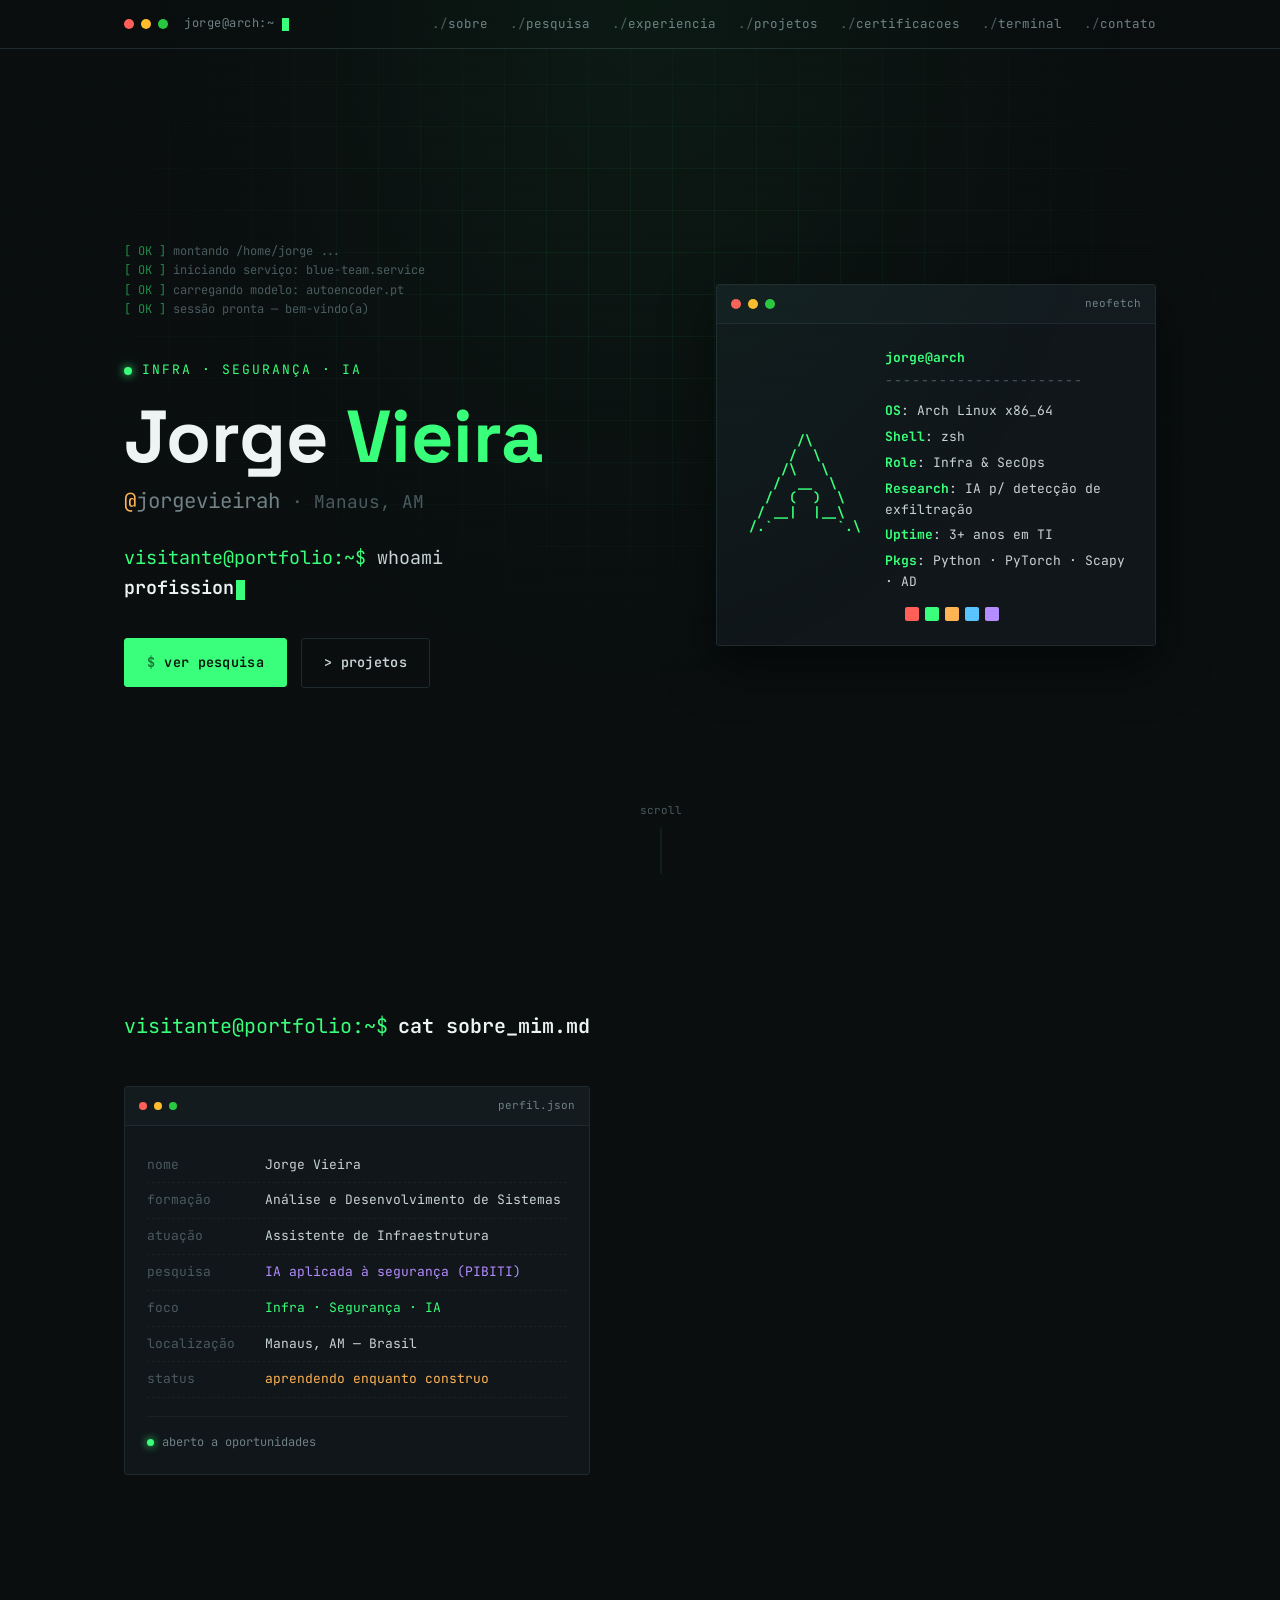
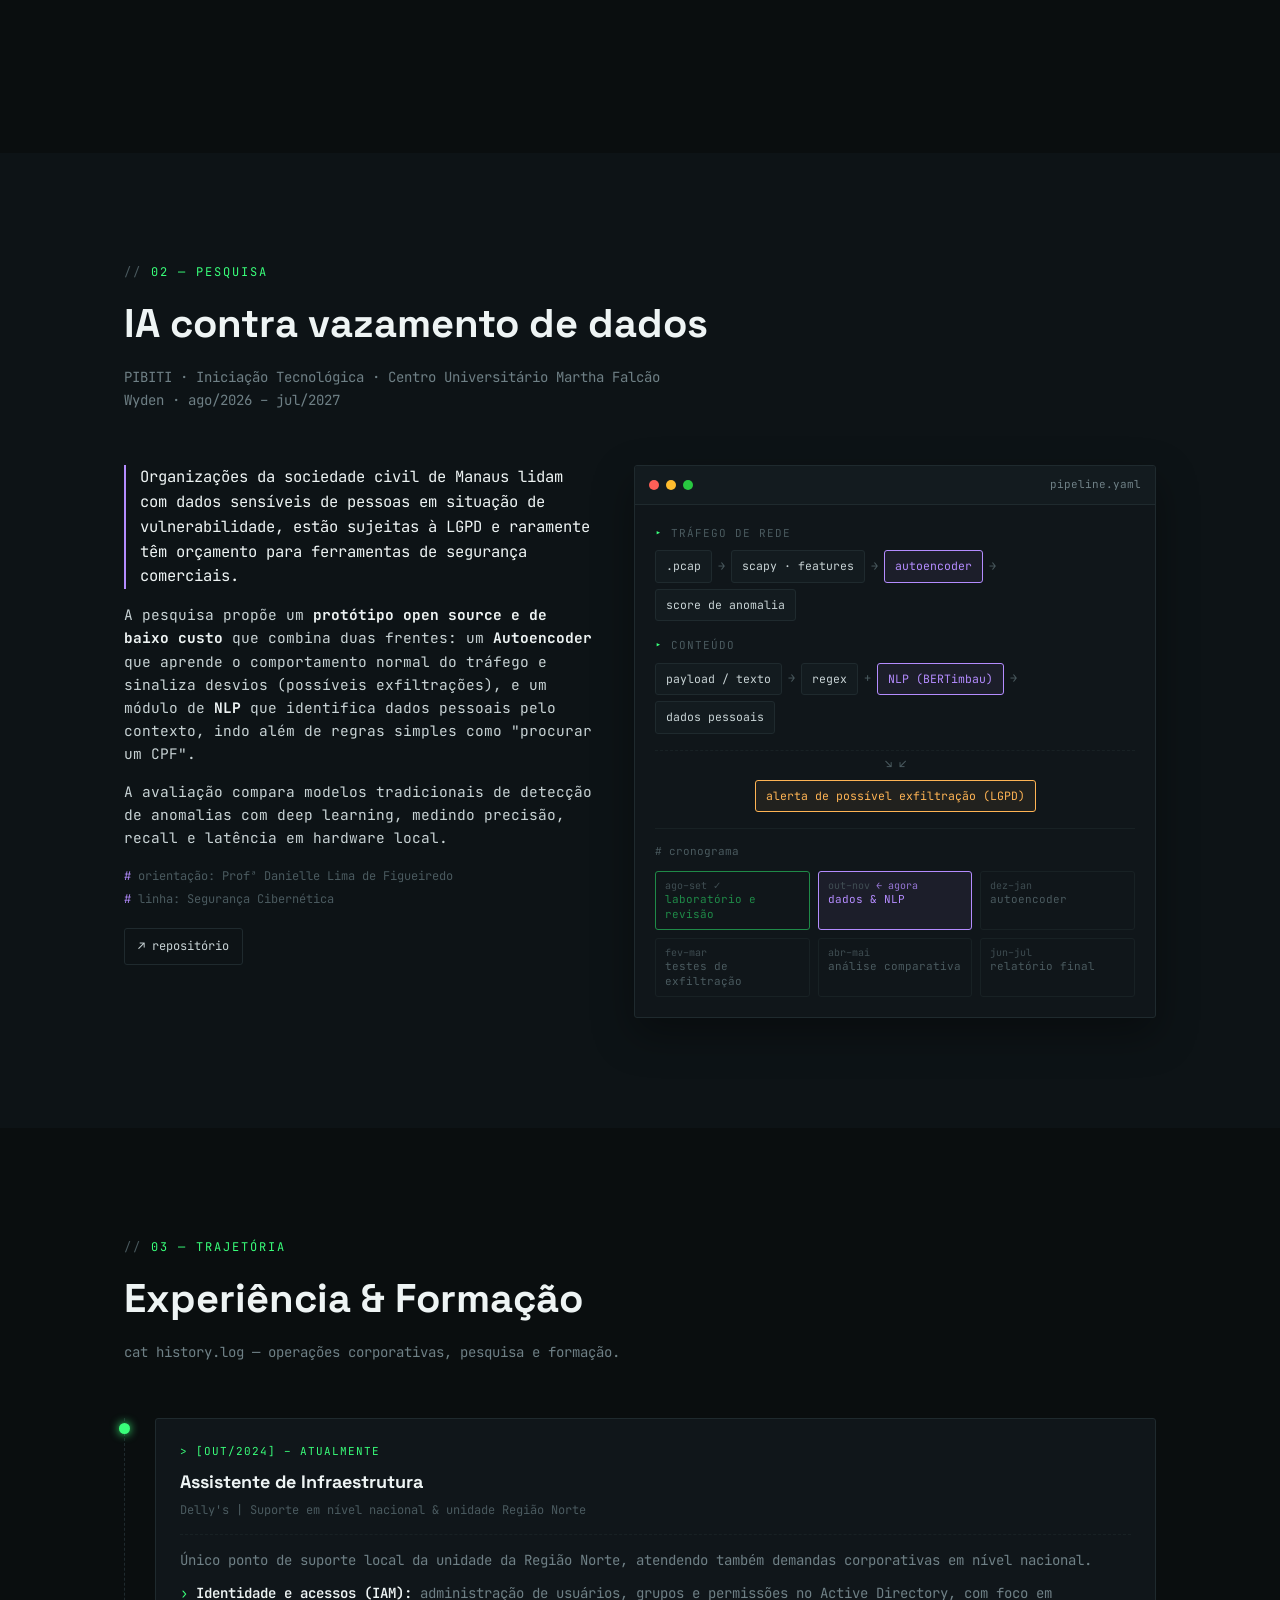
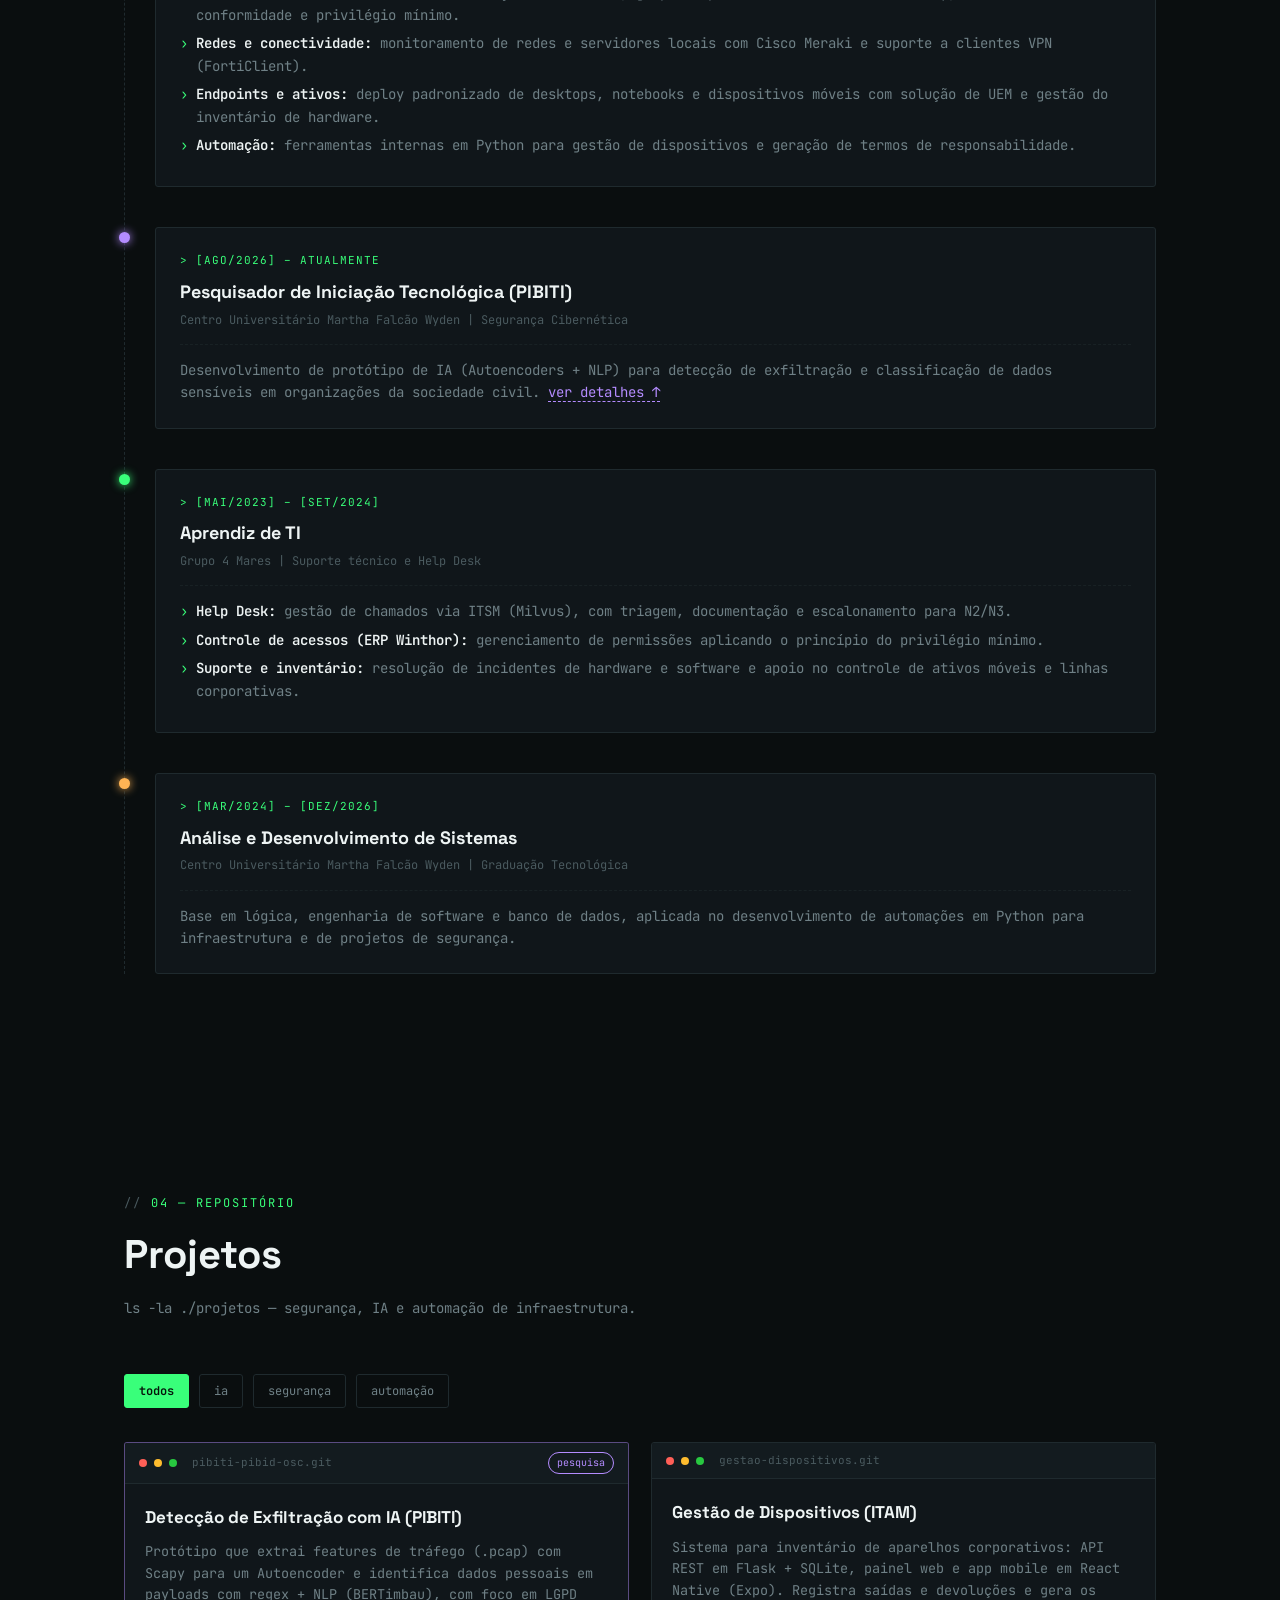
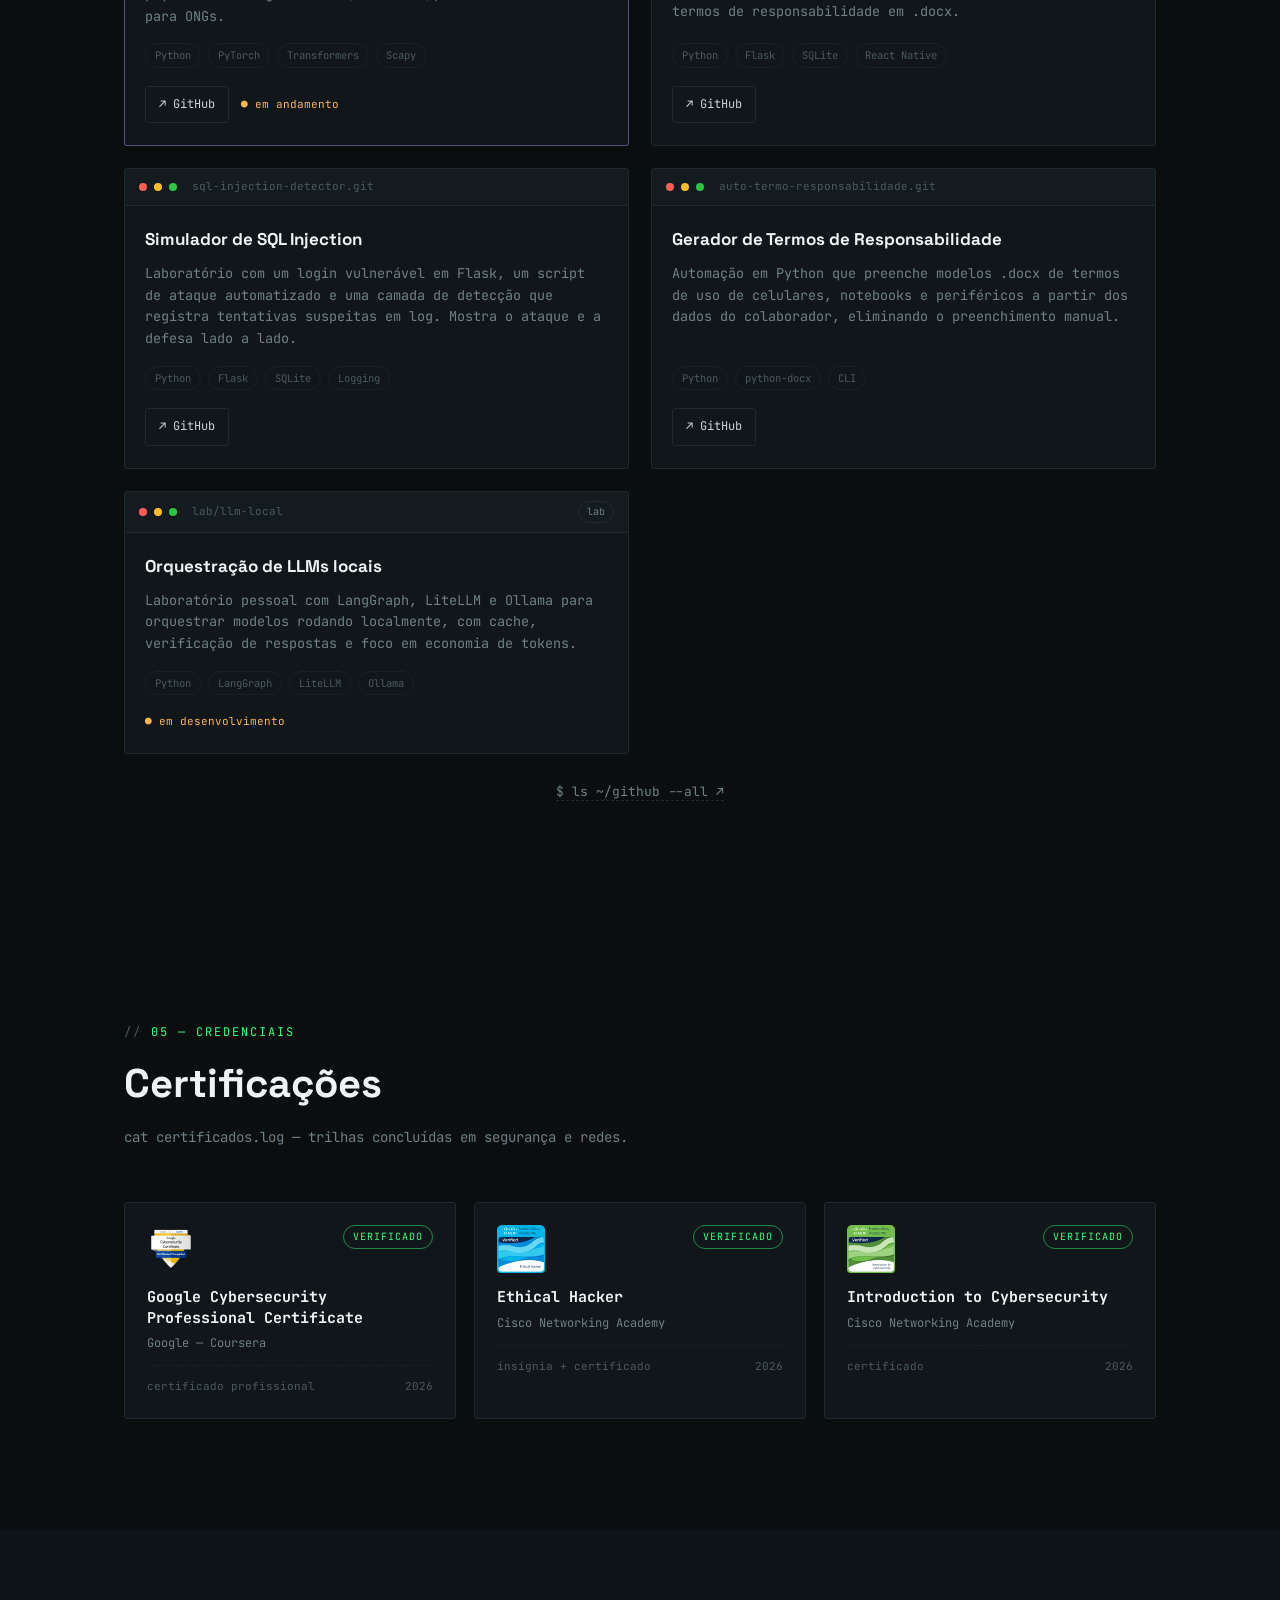
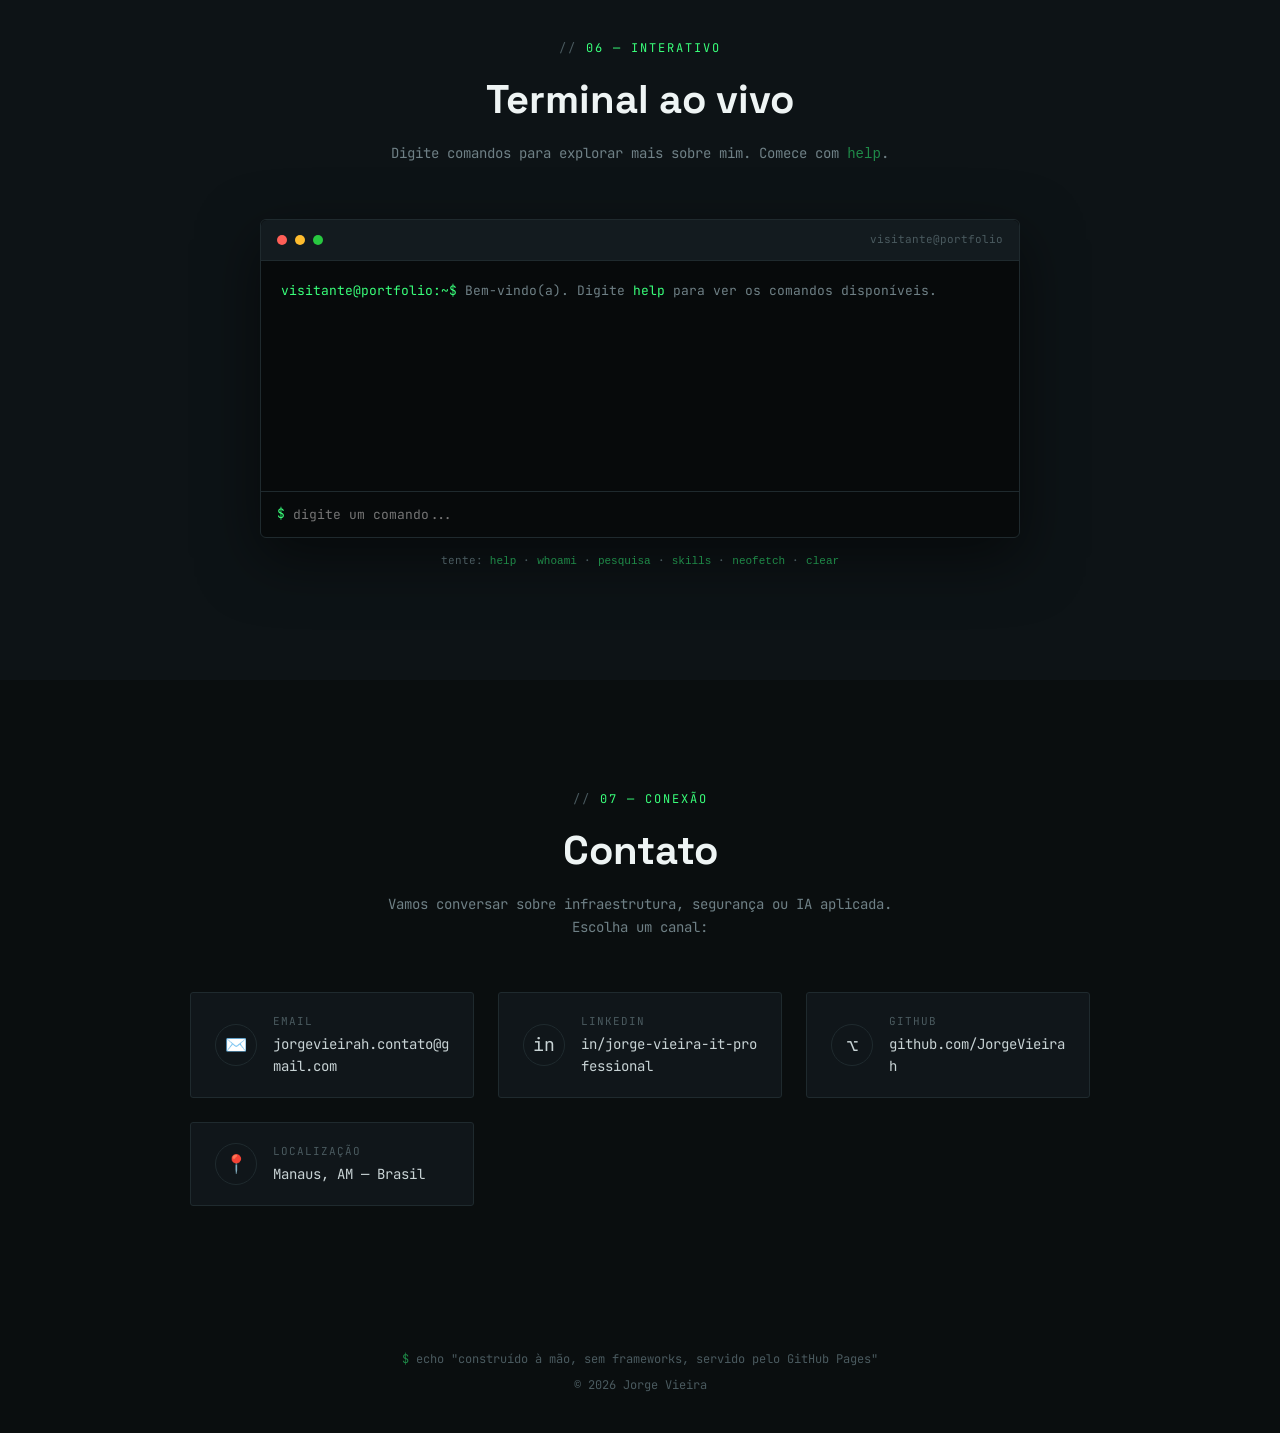
==== commit 0579c99a: "Portfólio v2: IA + segurança + Linux - Nova seção Pesquisa (PIBITI) com pipeline e cronograma - Expe" ====
--- a/index.html
+++ b/index.html
@@ -3,8 +3,13 @@
 <head>
     <meta charset="UTF-8">
     <meta name="viewport" content="width=device-width, initial-scale=1.0">
-    <title>root@portfolio ~ </title>
-    <meta name="description" content="Portfólio de Infraestrutura e Cibersegurança — projetos, certificações e automações.">
+    <title>Jorge Vieira — Infraestrutura, Segurança &amp; IA</title>
+    <meta name="description" content="Portfólio de Jorge Vieira: infraestrutura de TI, cibersegurança e IA aplicada à segurança. Pesquisa PIBITI em detecção de exfiltração de dados e proteção de dados sensíveis (LGPD). Manaus, AM.">
+    <meta property="og:title" content="Jorge Vieira — Infraestrutura, Segurança & IA">
+    <meta property="og:description" content="Infraestrutura de TI, cibersegurança e IA aplicada à segurança. Manaus, AM.">
+    <meta property="og:type" content="website">
+    <meta property="og:url" content="https://jorgevieirah.github.io/">
+    <meta name="theme-color" content="#0a0e0f">
     <link rel="preconnect" href="https://fonts.googleapis.com">
     <link rel="preconnect" href="https://fonts.gstatic.com" crossorigin>
     <link href="https://fonts.googleapis.com/css2?family=JetBrains+Mono:wght@400;500;600;700;800&family=Space+Grotesk:wght@500;600;700&display=swap" rel="stylesheet">
@@ -17,13 +22,14 @@
         <div class="termbar-inner">
             <div style="display:flex; align-items:center; gap:16px;">
                 <div class="dots"><span class="dot r"></span><span class="dot y"></span><span class="dot g"></span></div>
-                <div class="termbar-title">root@portfolio:~<span class="blinker"></span></div>
+                <div class="termbar-title">jorge@arch:~<span class="blinker"></span></div>
             </div>
             <nav class="navlinks" id="navlinks">
                 <a href="#sobre">sobre</a>
+                <a href="#pesquisa">pesquisa</a>
                 <a href="#experiencia">experiencia</a>
+                <a href="#projetos">projetos</a>
                 <a href="#certificacoes">certificacoes</a>
-                <a href="#projetos">projetos</a>
                 <a href="#terminal">terminal</a>
                 <a href="#contato">contato</a>
             </nav>
@@ -34,21 +40,21 @@
     <!-- ======================= HERO ======================= -->
     <section class="hero" id="topo">
         <div class="hero-grid-bg"></div>
-        
+
         <div class="wrap hero-content-wrapper">
-            
+
             <div class="hero-text-side">
                 <div class="boot-log">
-                    <div><span>[ OK ]</span> conexão estabelecida com portfolio.local</div>
-                    <div><span>[ OK ]</span> carregando perfil de usuário...</div>
-                    <div><span>[ OK ]</span> permissões: visitante &gt; leitura concedida</div>
-                    <div><span>[ OK ]</span> iniciando interface...</div>
-                </div>
-
-                <span class="hero-eyebrow">sessão iniciada</span>
+                    <div><span>[ OK ]</span> montando /home/jorge ...</div>
+                    <div><span>[ OK ]</span> iniciando serviço: blue-team.service</div>
+                    <div><span>[ OK ]</span> carregando modelo: autoencoder.pt</div>
+                    <div><span>[ OK ]</span> sessão pronta — bem-vindo(a)</div>
+                </div>
+
+                <span class="hero-eyebrow">infra · segurança · ia</span>
 
                 <h1>Jorge <span class="accent">Vieira</span></h1>
-                <div class="hero-handle"><span class="at">@</span>jorgevieirah</div>
+                <div class="hero-handle"><span class="at">@</span>jorgevieirah <span class="hero-loc">· Manaus, AM</span></div>
 
                 <div class="typewrap">
                     <span class="prompt">visitante@portfolio:~$</span> whoami<br>
@@ -56,8 +62,8 @@
                 </div>
 
                 <div class="hero-cta">
-                    <a href="#projetos" class="btn btn-primary">ver projetos</a>
-                    <a href="#contato" class="btn btn-ghost">&gt; entrar em contato</a>
+                    <a href="#pesquisa" class="btn btn-primary">ver pesquisa</a>
+                    <a href="#projetos" class="btn btn-ghost">&gt; projetos</a>
                 </div>
             </div>
 
@@ -70,37 +76,38 @@
                     <div class="nf-body">
                         <div class="nf-ascii">
 <pre>
-   /\
-  /  \
- /_\/_\
- ▄▄▄▄▄▄
-███▄▄███
-██ ▀▀ ██
+       /\
+      /  \
+     /\   \
+    /  __  \
+   /  (  )  \
+  / __|  |__\
+ /.`        `.\
 </pre>
                         </div>
                         <div class="nf-info">
-                            <div class="nf-user">user@portfolio</div>
+                            <div class="nf-user">jorge@arch</div>
                             <div class="nf-divider">----------------------</div>
                             <div class="nf-row"><span class="nf-key">OS</span>: <span class="nf-val">Arch Linux x86_64</span></div>
-                            <div class="nf-row"><span class="nf-key">Host</span>: <span class="nf-val">Dellys / Norte</span></div>
-                            <div class="nf-row"><span class="nf-key">Shell</span>: <span class="nf-val">zsh 5.9</span></div>
-                            <div class="nf-row"><span class="nf-key">Role</span>: <span class="nf-val">Infra & SecOps</span></div>
+                            <div class="nf-row"><span class="nf-key">Shell</span>: <span class="nf-val">zsh</span></div>
+                            <div class="nf-row"><span class="nf-key">Role</span>: <span class="nf-val">Infra &amp; SecOps</span></div>
+                            <div class="nf-row"><span class="nf-key">Research</span>: <span class="nf-val">IA p/ detecção de exfiltração</span></div>
                             <div class="nf-row"><span class="nf-key">Uptime</span>: <span class="nf-val">3+ anos em TI</span></div>
-                            <div class="nf-row"><span class="nf-key">Pkgs</span>: <span class="nf-val">Python · Linux · Cisco</span></div>
-                            
+                            <div class="nf-row"><span class="nf-key">Pkgs</span>: <span class="nf-val">Python · PyTorch · Scapy · AD</span></div>
+
                             <div class="nf-colors">
                                 <span style="background: #10161a;"></span>
                                 <span style="background: #ff5f57;"></span>
                                 <span style="background: #39ff7a;"></span>
                                 <span style="background: #ffb454;"></span>
                                 <span style="background: #58c4ff;"></span>
-                                <span style="background: #c8d3d5;"></span>
+                                <span style="background: #b48cff;"></span>
                             </div>
                         </div>
                     </div>
                 </div>
             </div>
-            
+
         </div>
         <div class="scroll-cue"><span>scroll</span><div class="bar"></div></div>
     </section>
@@ -108,7 +115,7 @@
     <!-- ======================= SOBRE MIM ======================= -->
     <section class="about reveal" id="sobre">
         <div class="wrap">
-            
+
             <div class="sec-head-terminal">
                 <div class="terminal-prompt-line">
                     <span class="prompt">visitante@portfolio:~$</span>
@@ -127,42 +134,137 @@
                     <div class="pc-body">
                         <div class="pc-row"><span class="pc-key">nome</span><span class="pc-val">Jorge Vieira</span></div>
                         <div class="pc-row"><span class="pc-key">formação</span><span class="pc-val">Análise e Desenvolvimento de Sistemas</span></div>
-                        <div class="pc-row"><span class="pc-key">foco atual</span><span class="pc-val green">Infraestrutura Segura & Suporte</span></div>
-                        <div class="pc-row"><span class="pc-key">stack</span><span class="pc-val">Python · Linux · Redes · Hardware</span></div>
+                        <div class="pc-row"><span class="pc-key">atuação</span><span class="pc-val">Assistente de Infraestrutura</span></div>
+                        <div class="pc-row"><span class="pc-key">pesquisa</span><span class="pc-val violet">IA aplicada à segurança (PIBITI)</span></div>
+                        <div class="pc-row"><span class="pc-key">foco</span><span class="pc-val green">Infra · Segurança · IA</span></div>
                         <div class="pc-row"><span class="pc-key">localização</span><span class="pc-val">Manaus, AM — Brasil</span></div>
-                        <div class="pc-row"><span class="pc-key">status</span><span class="pc-val amber">Missão de aprendizado constante</span></div>
-                        <div class="status-line"><span class="status-dot"></span> online agora</div>
+                        <div class="pc-row"><span class="pc-key">status</span><span class="pc-val amber">aprendendo enquanto construo</span></div>
+                        <div class="status-line"><span class="status-dot"></span> aberto a oportunidades</div>
                     </div>
                 </div>
 
                 <div class="about-text">
                     <p>
-                        Sou um profissional e universitário de TI, atualmente trabalhando na área de <strong>Infraestrutura e Suporte</strong>, responsável por garantir a estabilidade e o fluxo das operações diárias.
+                        Sou profissional de <strong>Infraestrutura de TI</strong> e formando em Análise e Desenvolvimento de Sistemas. No dia a dia, cuido da gestão de identidades e acessos no Active Directory, do monitoramento de redes com Cisco Meraki, da gestão de endpoints e do suporte técnico em nível nacional.
                     </p>
                     <p>
-                        Possuo uma bagagem técnica construída em minhas vivências reais no mundo corporativo, como na resolução de problemas envolvendo hardware, redes corporativas e gestão de acessos. Tenho um perfil naturalmente analítico e gosto de ir além da superfície para entender como os sistemas se comunicam em suas camadas mais profundas. Na prática, traduzo essa investigação e análise criando scripts em <strong>Python</strong> para automatizar fluxos de trabalho, varrer logs complexos e filtrar dados, substituindo o esforço manual por processos mais rápidos e inteligentes.
+                        Fora do expediente, estudo <span class="hl">cibersegurança</span> e monto laboratórios para testar na prática: captura e análise de tráfego, detecção de intrusão e análise de logs. Uso <strong>Linux</strong> como sistema principal (Arch e Fedora) e aplico <strong>Python</strong> para automatizar o que é repetitivo.
                     </p>
                     <p>
-                        Acredito que o aprendizado real acontece nos bastidores, longe das facilidades dos sistemas pré-configurados. No meu dia a dia, mantenho uma máquina voltada exclusivamente para estudos, servindo como um ambiente seguro para testar lógicas e arquiteturas. Desbravar o <strong>Arch Linux</strong>, o <strong>Fedora</strong> ou qualquer que seja a distro ou sistema operacional, buscando sempre entender detalhadamente como cada pacote e processo interage no sistema, é a minha melhor forma de exercitar a curiosidade técnica. Levo esse processo metódico de experimentação para a minha rotina profissional: nunca presumir que sei tudo, mas sempre testar, validar e melhorar.
+                        Hoje meu foco está na interseção entre segurança e <span class="hl-violet">inteligência artificial</span>. Na minha iniciação tecnológica (PIBITI), desenvolvo um protótipo de baixo custo que usa <strong>Autoencoders</strong> e <strong>NLP</strong> para detectar exfiltração e proteger dados sensíveis em organizações da sociedade civil, com foco na LGPD.
                     </p>
                     <p>
-                        Concluindo minha formação em <strong>Análise e Desenvolvimento de Sistemas</strong>, consolido meu caminho na interseção entre suporte e segurança. Meu mergulho na <span class="hl">Cibersegurança</span> transformou a maneira como atendo cada demanda de infraestrutura: hoje, aplico nativamente a mentalidade <em>Security-First</em> em tudo o que configuro.
+                        Sou iniciante em muita coisa e não escondo isso: aprendo construindo, documento o caminho e gosto de entender como os sistemas funcionam por baixo.
                     </p>
 
                     <div class="skills-block">
-                        <h3>Stack &amp; ferramentas</h3>
-                        <div class="skill-tags">
-                            <span class="tag">Python</span>
-                            <span class="tag">Linux (Fedora/Arch)</span>
-                            <span class="tag">Git &amp; GitHub</span>
-                            <span class="tag">Active Directory</span>
-                            <span class="tag amber">Cibersegurança</span>
-                            <span class="tag amber">Ethical Hacking</span>
-                            <span class="tag amber">Redes (Cisco Packet Tracer)</span>
-                            <span class="tag">Análise de Logs</span>
-                            <span class="tag amber">IAM</span>
-                            <span class="tag">Troubleshooting & Hardware</span>
-                            <span class="tag">Automação & Infraestrutura</span>
+                        <div class="skill-group">
+                            <h3><span class="sg-dot green"></span>infra &amp; linux</h3>
+                            <div class="skill-tags">
+                                <span class="tag">Linux (Arch / Fedora)</span>
+                                <span class="tag">Active Directory / IAM</span>
+                                <span class="tag">Cisco Meraki</span>
+                                <span class="tag">Redes TCP/IP</span>
+                                <span class="tag">UEM / MDM</span>
+                                <span class="tag">Git &amp; GitHub</span>
+                            </div>
+                        </div>
+                        <div class="skill-group">
+                            <h3><span class="sg-dot amber"></span>segurança</h3>
+                            <div class="skill-tags">
+                                <span class="tag amber">Wireshark</span>
+                                <span class="tag amber">Nmap</span>
+                                <span class="tag amber">Suricata</span>
+                                <span class="tag amber">Splunk / SIEM</span>
+                                <span class="tag amber">Hardening</span>
+                                <span class="tag amber">LGPD</span>
+                            </div>
+                        </div>
+                        <div class="skill-group">
+                            <h3><span class="sg-dot violet"></span>ia &amp; dados</h3>
+                            <div class="skill-tags">
+                                <span class="tag violet">Python</span>
+                                <span class="tag violet">PyTorch</span>
+                                <span class="tag violet">scikit-learn</span>
+                                <span class="tag violet">Hugging Face / BERTimbau</span>
+                                <span class="tag violet">pandas</span>
+                                <span class="tag violet">Scapy</span>
+                            </div>
+                        </div>
+                    </div>
+                </div>
+            </div>
+        </div>
+    </section>
+
+    <!-- ======================= PESQUISA ======================= -->
+    <section id="pesquisa" class="research reveal">
+        <div class="wrap">
+            <div class="sec-head">
+                <span class="sec-tag">02 — pesquisa</span>
+                <h2 class="sec-title">IA contra vazamento de dados</h2>
+                <p class="sec-sub">PIBITI · Iniciação Tecnológica · Centro Universitário Martha Falcão Wyden · ago/2026 – jul/2027</p>
+            </div>
+
+            <div class="research-grid">
+                <div class="research-text">
+                    <p class="rs-lead">
+                        Organizações da sociedade civil de Manaus lidam com dados sensíveis de pessoas em situação de vulnerabilidade, estão sujeitas à LGPD e raramente têm orçamento para ferramentas de segurança comerciais.
+                    </p>
+                    <p>
+                        A pesquisa propõe um <strong>protótipo open source e de baixo custo</strong> que combina duas frentes: um <strong>Autoencoder</strong> que aprende o comportamento normal do tráfego e sinaliza desvios (possíveis exfiltrações), e um módulo de <strong>NLP</strong> que identifica dados pessoais pelo contexto, indo além de regras simples como "procurar um CPF".
+                    </p>
+                    <p>
+                        A avaliação compara modelos tradicionais de detecção de anomalias com deep learning, medindo precisão, recall e latência em hardware local.
+                    </p>
+                    <div class="rs-meta">
+                        <span>orientação: Profª Danielle Lima de Figueiredo</span>
+                        <span>linha: Segurança Cibernética</span>
+                    </div>
+                    <div class="proj-links rs-links">
+                        <a href="https://github.com/JorgeVieirah/pibiti-pibid-osc" target="_blank" rel="noopener">↗ repositório</a>
+                    </div>
+                </div>
+
+                <div class="pipeline-card" aria-label="Arquitetura do protótipo">
+                    <div class="nf-bar">
+                        <span class="dot r"></span><span class="dot y"></span><span class="dot g"></span>
+                        <span class="nf-title">pipeline.yaml</span>
+                    </div>
+                    <div class="pipeline-body">
+                        <div class="lane">
+                            <div class="lane-label">tráfego de rede</div>
+                            <div class="lane-steps">
+                                <span class="step">.pcap</span><span class="arrow">→</span>
+                                <span class="step">scapy · features</span><span class="arrow">→</span>
+                                <span class="step violet">autoencoder</span><span class="arrow">→</span>
+                                <span class="step">score de anomalia</span>
+                            </div>
+                        </div>
+                        <div class="lane">
+                            <div class="lane-label">conteúdo</div>
+                            <div class="lane-steps">
+                                <span class="step">payload / texto</span><span class="arrow">→</span>
+                                <span class="step">regex</span><span class="arrow">+</span>
+                                <span class="step violet">NLP (BERTimbau)</span><span class="arrow">→</span>
+                                <span class="step">dados pessoais</span>
+                            </div>
+                        </div>
+                        <div class="lane merge">
+                            <span class="arrow">↘ ↙</span>
+                            <span class="step alert">alerta de possível exfiltração (LGPD)</span>
+                        </div>
+
+                        <div class="roadmap">
+                            <div class="roadmap-title"># cronograma</div>
+                            <ol class="roadmap-steps">
+                                <li class="done"><span>ago–set</span>laboratório e revisão</li>
+                                <li class="current"><span>out–nov</span>dados &amp; NLP</li>
+                                <li><span>dez–jan</span>autoencoder</li>
+                                <li><span>fev–mar</span>testes de exfiltração</li>
+                                <li><span>abr–mai</span>análise comparativa</li>
+                                <li><span>jun–jul</span>relatório final</li>
+                            </ol>
                         </div>
                     </div>
                 </div>
@@ -174,61 +276,180 @@
     <section id="experiencia" class="reveal">
         <div class="wrap">
             <div class="sec-head">
-                <span class="sec-tag">02 — trajetória</span>
-                <h2 class="sec-title">Experiência & Formação</h2>
-                <p class="sec-sub">cat history.log — log de operações corporativas e evolução profissional.</p>
+                <span class="sec-tag">03 — trajetória</span>
+                <h2 class="sec-title">Experiência &amp; Formação</h2>
+                <p class="sec-sub">cat history.log — operações corporativas, pesquisa e formação.</p>
             </div>
 
             <div class="timeline">
-                <!-- Item 1: Cargo atual -->
                 <div class="timeline-item">
                     <div class="timeline-dot"></div>
                     <div class="timeline-content">
-                        <span class="timeline-date">[Out/2024] - Atualmente</span>
+                        <span class="timeline-date">[Out/2024] – Atualmente</span>
                         <h3 class="timeline-title">Assistente de Infraestrutura</h3>
-                        <div class="timeline-meta">Dellys | Suporte Nível Brasil & Unidade Região Norte</div>
+                        <div class="timeline-meta">Delly's | Suporte em nível nacional &amp; unidade Região Norte</div>
                         <p>
-                            Atuação como único ponto de suporte local da unidade da região Norte, gerenciando paralelamente demandas corporativas a nível nacional. Principais atuações:
+                            Único ponto de suporte local da unidade da Região Norte, atendendo também demandas corporativas em nível nacional.
                         </p>
-                        <ul style="margin-top: 10px; padding-left: 20px;">
-                            <li style="margin-bottom: 5px;"><strong>Identidade e Segurança (IAM):</strong> Gestão de permissões no Active Directory com foco em conformidade e privilégio mínimo.</li>
-                            <li style="margin-bottom: 5px;"><strong>Redes e Conectividade:</strong> Monitoramento contínuo via ecossistema <strong>Cisco Meraki</strong> e gestão de clientes VPN.</li>
-                            <li><strong>Gestão de Ativos e Operações:</strong> Deploy padronizado de hardware e resolução ágil de chamados utilizando soluções de UEM.</li>
+                        <ul class="tl-list">
+                            <li><strong>Identidade e acessos (IAM):</strong> administração de usuários, grupos e permissões no Active Directory, com foco em conformidade e privilégio mínimo.</li>
+                            <li><strong>Redes e conectividade:</strong> monitoramento de redes e servidores locais com Cisco Meraki e suporte a clientes VPN (FortiClient).</li>
+                            <li><strong>Endpoints e ativos:</strong> deploy padronizado de desktops, notebooks e dispositivos móveis com solução de UEM e gestão do inventário de hardware.</li>
+                            <li><strong>Automação:</strong> ferramentas internas em Python para gestão de dispositivos e geração de termos de responsabilidade.</li>
                         </ul>
                     </div>
                 </div>
 
-                <!-- Item 1: Cargo Aprendiz TI -->
+                <div class="timeline-item">
+                    <div class="timeline-dot violet"></div>
+                    <div class="timeline-content">
+                        <span class="timeline-date">[Ago/2026] – Atualmente</span>
+                        <h3 class="timeline-title">Pesquisador de Iniciação Tecnológica (PIBITI)</h3>
+                        <div class="timeline-meta">Centro Universitário Martha Falcão Wyden | Segurança Cibernética</div>
+                        <p>
+                            Desenvolvimento de protótipo de IA (Autoencoders + NLP) para detecção de exfiltração e classificação de dados sensíveis em organizações da sociedade civil. <a class="inline-link" href="#pesquisa">ver detalhes ↑</a>
+                        </p>
+                    </div>
+                </div>
+
                 <div class="timeline-item">
                     <div class="timeline-dot"></div>
                     <div class="timeline-content">
-                        <span class="timeline-date">[Maio/2023] – [Out/2024]</span>
-                        <h3 class="timeline-title">Jovem Aprendiz em TI</h3>
-                        <div class="timeline-meta">Grupo 4 Mares | Suporte Técnico e Help Desk</div>
+                        <span class="timeline-date">[Mai/2023] – [Set/2024]</span>
+                        <h3 class="timeline-title">Aprendiz de TI</h3>
+                        <div class="timeline-meta">Grupo 4 Mares | Suporte técnico e Help Desk</div>
+                        <ul class="tl-list">
+                            <li><strong>Help Desk:</strong> gestão de chamados via ITSM (Milvus), com triagem, documentação e escalonamento para N2/N3.</li>
+                            <li><strong>Controle de acessos (ERP Winthor):</strong> gerenciamento de permissões aplicando o princípio do privilégio mínimo.</li>
+                            <li><strong>Suporte e inventário:</strong> resolução de incidentes de hardware e software e apoio no controle de ativos móveis e linhas corporativas.</li>
+                        </ul>
+                    </div>
+                </div>
+
+                <div class="timeline-item">
+                    <div class="timeline-dot amber"></div>
+                    <div class="timeline-content">
+                        <span class="timeline-date">[Mar/2024] – [Dez/2026]</span>
+                        <h3 class="timeline-title">Análise e Desenvolvimento de Sistemas</h3>
+                        <div class="timeline-meta">Centro Universitário Martha Falcão Wyden | Graduação Tecnológica</div>
                         <p>
-                            O início da minha trajetória no suporte corporativo, desenvolvendo a base do atendimento ao usuário e o primeiro contato prático com gestão de incidentes. Principais atuações:
+                            Base em lógica, engenharia de software e banco de dados, aplicada no desenvolvimento de automações em Python para infraestrutura e de projetos de segurança.
                         </p>
-                        <ul style="margin-top: 10px; padding-left: 20px;">
-                            <li style="margin-bottom: 5px;"><strong>Help Desk e Escalonamento:</strong> Gestão de chamados via plataforma ITSM (Milvus), assegurando triagem ágil, documentação precisa e escalonamento para os níveis N2/N3.</li>
-                            <li style="margin-bottom: 5px;"><strong>Controle de Acessos (ERP Winthor):</strong> Atuação no gerenciamento de permissões do sistema, já aplicando desde o início o princípio do privilégio mínimo para a proteção de dados corporativos.</li>
-                            <li><strong>Suporte e Inventário:</strong> Resolução de incidentes de baixa complexidade (hardware e software) e auxílio no controle seguro do inventário de ativos móveis e linhas corporativas.</li>
-                        </ul>
-                    </div>
-                </div>
-
-                <!-- Item 2: Formação -->
-                <div class="timeline-item">
-                    <div class="timeline-dot" style="background: var(--amber); box-shadow: 0 0 8px var(--amber);"></div>
-                    <div class="timeline-content">
-                        <span class="timeline-date">Reta Final</span>
-                        <h3 class="timeline-title">Análise e Desenvolvimento de Sistemas (ADS)</h3>
-                        <div class="timeline-meta">Graduação Tecnológica</div>
-                        <p>
-                            Construção de base sólida em lógica e engenharia de software. Aplicação ativa dos conhecimentos acadêmicos no desenvolvimento de scripts e automações (Python), unindo o desenvolvimento de código com as necessidades diárias de infraestrutura e  algumas coisas em cibersegurança.
-                        </p>
-                    </div>
-                </div>
-            </div>
+                    </div>
+                </div>
+            </div>
+        </div>
+    </section>
+
+    <!-- ======================= PROJETOS ======================= -->
+    <section id="projetos" class="reveal">
+        <div class="wrap">
+            <div class="sec-head">
+                <span class="sec-tag">04 — repositório</span>
+                <h2 class="sec-title">Projetos</h2>
+                <p class="sec-sub">ls -la ./projetos — segurança, IA e automação de infraestrutura.</p>
+            </div>
+
+            <div class="projects-toolbar">
+                <button class="filter-btn active" data-filter="all">todos</button>
+                <button class="filter-btn" data-filter="ia">ia</button>
+                <button class="filter-btn" data-filter="seguranca">segurança</button>
+                <button class="filter-btn" data-filter="automacao">automação</button>
+            </div>
+
+            <div class="proj-grid" id="projGrid">
+
+                <article class="proj-card featured" data-cat="ia seguranca">
+                    <div class="proj-termbar">
+                        <span class="pdot" style="background:#ff5f57;"></span>
+                        <span class="pdot" style="background:#febc2e;"></span>
+                        <span class="pdot" style="background:#28c840;"></span>
+                        <span class="path">pibiti-pibid-osc.git</span>
+                        <span class="badge violet">pesquisa</span>
+                    </div>
+                    <div class="proj-body">
+                        <h3>Detecção de Exfiltração com IA (PIBITI)</h3>
+                        <p>Protótipo que extrai features de tráfego (.pcap) com Scapy para um Autoencoder e identifica dados pessoais em payloads com regex + NLP (BERTimbau), com foco em LGPD para ONGs.</p>
+                        <div class="proj-stack"><span>Python</span><span>PyTorch</span><span>Transformers</span><span>Scapy</span></div>
+                        <div class="proj-links">
+                            <a href="https://github.com/JorgeVieirah/pibiti-pibid-osc" target="_blank" rel="noopener">↗ GitHub</a>
+                            <span class="wip">em andamento</span>
+                        </div>
+                    </div>
+                </article>
+
+                <article class="proj-card" data-cat="automacao">
+                    <div class="proj-termbar">
+                        <span class="pdot" style="background:#ff5f57;"></span>
+                        <span class="pdot" style="background:#febc2e;"></span>
+                        <span class="pdot" style="background:#28c840;"></span>
+                        <span class="path">gestao-dispositivos.git</span>
+                    </div>
+                    <div class="proj-body">
+                        <h3>Gestão de Dispositivos (ITAM)</h3>
+                        <p>Sistema para inventário de aparelhos corporativos: API REST em Flask + SQLite, painel web e app mobile em React Native (Expo). Registra saídas e devoluções e gera os termos de responsabilidade em .docx.</p>
+                        <div class="proj-stack"><span>Python</span><span>Flask</span><span>SQLite</span><span>React Native</span></div>
+                        <div class="proj-links">
+                            <a href="https://github.com/JorgeVieirah/gestao-dispositivos" target="_blank" rel="noopener">↗ GitHub</a>
+                        </div>
+                    </div>
+                </article>
+
+                <article class="proj-card" data-cat="seguranca">
+                    <div class="proj-termbar">
+                        <span class="pdot" style="background:#ff5f57;"></span>
+                        <span class="pdot" style="background:#febc2e;"></span>
+                        <span class="pdot" style="background:#28c840;"></span>
+                        <span class="path">sql-injection-detector.git</span>
+                    </div>
+                    <div class="proj-body">
+                        <h3>Simulador de SQL Injection</h3>
+                        <p>Laboratório com um login vulnerável em Flask, um script de ataque automatizado e uma camada de detecção que registra tentativas suspeitas em log. Mostra o ataque e a defesa lado a lado.</p>
+                        <div class="proj-stack"><span>Python</span><span>Flask</span><span>SQLite</span><span>Logging</span></div>
+                        <div class="proj-links">
+                            <a href="https://github.com/JorgeVieirah/Simulador-de-SQL-Injection-Detector" target="_blank" rel="noopener">↗ GitHub</a>
+                        </div>
+                    </div>
+                </article>
+
+                <article class="proj-card" data-cat="automacao">
+                    <div class="proj-termbar">
+                        <span class="pdot" style="background:#ff5f57;"></span>
+                        <span class="pdot" style="background:#febc2e;"></span>
+                        <span class="pdot" style="background:#28c840;"></span>
+                        <span class="path">auto-termo-responsabilidade.git</span>
+                    </div>
+                    <div class="proj-body">
+                        <h3>Gerador de Termos de Responsabilidade</h3>
+                        <p>Automação em Python que preenche modelos .docx de termos de uso de celulares, notebooks e periféricos a partir dos dados do colaborador, eliminando o preenchimento manual.</p>
+                        <div class="proj-stack"><span>Python</span><span>python-docx</span><span>CLI</span></div>
+                        <div class="proj-links">
+                            <a href="https://github.com/JorgeVieirah/Auto-Termo-Responsabilidade" target="_blank" rel="noopener">↗ GitHub</a>
+                        </div>
+                    </div>
+                </article>
+
+                <article class="proj-card" data-cat="ia">
+                    <div class="proj-termbar">
+                        <span class="pdot" style="background:#ff5f57;"></span>
+                        <span class="pdot" style="background:#febc2e;"></span>
+                        <span class="pdot" style="background:#28c840;"></span>
+                        <span class="path">lab/llm-local</span>
+                        <span class="badge">lab</span>
+                    </div>
+                    <div class="proj-body">
+                        <h3>Orquestração de LLMs locais</h3>
+                        <p>Laboratório pessoal com LangGraph, LiteLLM e Ollama para orquestrar modelos rodando localmente, com cache, verificação de respostas e foco em economia de tokens.</p>
+                        <div class="proj-stack"><span>Python</span><span>LangGraph</span><span>LiteLLM</span><span>Ollama</span></div>
+                        <div class="proj-links">
+                            <span class="wip">em desenvolvimento</span>
+                        </div>
+                    </div>
+                </article>
+
+            </div>
+
+            <p class="more-repos"><a href="https://github.com/JorgeVieirah?tab=repositories" target="_blank" rel="noopener">$ ls ~/github --all ↗</a></p>
         </div>
     </section>
 
@@ -236,9 +457,9 @@
     <section class="certs reveal" id="certificacoes">
         <div class="wrap">
             <div class="sec-head">
-                <span class="sec-tag">03 — credenciais</span>
-                <h2 class="sec-title">Certificações &amp; Insígnias</h2>
-                <p class="sec-sub">cat certificados.log — registros validados de conquistas e trilhas concluídas.</p>
+                <span class="sec-tag">05 — credenciais</span>
+                <h2 class="sec-title">Certificações</h2>
+                <p class="sec-sub">cat certificados.log — trilhas concluídas em segurança e redes.</p>
             </div>
 
             <div class="cert-grid">
@@ -251,7 +472,7 @@
                     </div>
                     <h3>Google Cybersecurity Professional Certificate</h3>
                     <div class="cert-issuer">Google — Coursera</div>
-                    <div class="cert-meta"><span>Credencial Profissional</span><span>2025</span></div>
+                    <div class="cert-meta"><span>certificado profissional</span><span>2026</span></div>
                 </div>
 
                 <div class="cert-card">
@@ -261,7 +482,7 @@
                         </div>
                         <span class="cert-status">verificado</span>
                     </div>
-                    <h3>Maratona de Hacking Ético</h3>
+                    <h3>Ethical Hacker</h3>
                     <div class="cert-issuer">Cisco Networking Academy</div>
                     <div class="cert-meta"><span>insígnia + certificado</span><span>2026</span></div>
                 </div>
@@ -273,7 +494,7 @@
                         </div>
                         <span class="cert-status">verificado</span>
                     </div>
-                    <h3>Introduction to Cybersecurity & Networks</h3>
+                    <h3>Introduction to Cybersecurity</h3>
                     <div class="cert-issuer">Cisco Networking Academy</div>
                     <div class="cert-meta"><span>certificado</span><span>2026</span></div>
                 </div>
@@ -281,37 +502,13 @@
         </div>
     </section>
 
-    <!-- ======================= PROJETOS ======================= -->
-    <section id="projetos" class="reveal">
-        <div class="wrap">
-            <div class="sec-head">
-                <span class="sec-tag">04 — repositório</span>
-                <h2 class="sec-title">Projetos</h2>
-                <p class="sec-sub">ls -la ./projetos — ferramentas e simulações desenvolvidas dinamicamente.</p>
-            </div>
-
-            <div class="projects-toolbar">
-                <button class="filter-btn active" data-filter="all">todos</button>
-                <button class="filter-btn" data-filter="python">python</button>
-                <button class="filter-btn" data-filter="javascript">javascript</button>
-                <button class="filter-btn" data-filter="shell">shell</button>
-            </div>
-
-            <div class="proj-grid" id="projGrid">
-                <div id="repo-loader" class="ln" style="grid-column: 1 / -1; text-align: center; color: var(--text-dim); padding: 2rem 0;">
-                    <span class="p">$</span> buscando repositórios remotos via api.github.com...
-                </div>
-            </div>
-        </div>
-    </section>
-
     <!-- ======================= TERMINAL INTERATIVO ======================= -->
     <section class="term-section reveal" id="terminal">
         <div class="wrap">
             <div class="sec-head" style="text-align:center;">
-                <span class="sec-tag">05 — interativo</span>
+                <span class="sec-tag">06 — interativo</span>
                 <h2 class="sec-title">Terminal ao vivo</h2>
-                <p class="sec-sub" style="margin:10px auto 0;">Digite comandos reais para explorar mais sobre mim. Comece com <code style="color:var(--green-dim);">help</code>.</p>
+                <p class="sec-sub" style="margin:10px auto 0;">Digite comandos para explorar mais sobre mim. Comece com <code style="color:var(--green-dim);">help</code>.</p>
             </div>
 
             <div class="live-term">
@@ -324,20 +521,20 @@
                 </div>
                 <form class="live-term-form" id="termForm">
                     <span class="p">$</span>
-                    <input type="text" id="termInput" autocomplete="off" placeholder="digite um comando..." aria-label="Campo de comando do terminal">
+                    <input type="text" id="termInput" autocomplete="off" maxlength="80" placeholder="digite um comando..." aria-label="Campo de comando do terminal">
                 </form>
             </div>
-            <p class="term-hint">tente: <code>help</code> · <code>sobre</code> · <code>skills</code> · <code>certificados</code> · <code>clear</code></p>
-        </div>
-    </section>
-
-    <!-- ======================= CONTATO (Apenas Botões) ======================= -->
+            <p class="term-hint">tente: <code>help</code> · <code>whoami</code> · <code>pesquisa</code> · <code>skills</code> · <code>neofetch</code> · <code>clear</code></p>
+        </div>
+    </section>
+
+    <!-- ======================= CONTATO ======================= -->
     <section id="contato" class="reveal">
         <div class="wrap">
             <div class="sec-head" style="text-align: center;">
-                <span class="sec-tag">06 — conexão</span>
+                <span class="sec-tag">07 — conexão</span>
                 <h2 class="sec-title">Contato</h2>
-                <p class="sec-sub" style="margin: 10px auto 0;">Vamos conversar sobre infraestrutura, segurança ou automação. Escolha um canal abaixo:</p>
+                <p class="sec-sub" style="margin: 10px auto 0;">Vamos conversar sobre infraestrutura, segurança ou IA aplicada. Escolha um canal:</p>
             </div>
 
             <div class="contact-grid">
@@ -345,9 +542,9 @@
                     <div class="ci-icon">✉️</div>
                     <div><div class="ci-label">email</div><div class="ci-value">jorgevieirah.contato@gmail.com</div></div>
                 </a>
-                <a class="contact-item" href="https://www.linkedin.com/in/jorge-vieira-73728a214" target="_blank" rel="noopener">
+                <a class="contact-item" href="https://www.linkedin.com/in/jorge-vieira-it-professional" target="_blank" rel="noopener">
                     <div class="ci-icon">in</div>
-                    <div><div class="ci-label">linkedin</div><div class="ci-value">linkedin.com/in/jorge-vieira</div></div>
+                    <div><div class="ci-label">linkedin</div><div class="ci-value">in/jorge-vieira-it-professional</div></div>
                 </a>
                 <a class="contact-item" href="https://github.com/JorgeVieirah" target="_blank" rel="noopener">
                     <div class="ci-icon">⌥</div>
@@ -364,8 +561,8 @@
     <!-- ======================= FOOTER ======================= -->
     <footer>
         <div class="wrap">
-            <div class="fline"><span class="green">$</span> echo "feito com código limpo e foco em performance"</div>
-            <div class="fline">© <span id="year"></span> Jorge Vieira — todos os direitos reservados</div>
+            <div class="fline"><span class="green">$</span> echo "construído à mão, sem frameworks, servido pelo GitHub Pages"</div>
+            <div class="fline">© <span id="year"></span> Jorge Vieira</div>
         </div>
     </footer>
 
@@ -373,4 +570,4 @@
 
     <script src="js/main.js"></script>
 </body>
-</html>+</html>
--- a/css/style.css
+++ b/css/style.css
@@ -13,6 +13,7 @@
   --amber:      #ffb454;
   --red:        #ff5c5c;
   --blue:       #58c4ff;
+  --violet:     #b48cff;
 
   --mono: 'JetBrains Mono', ui-monospace, monospace;
   --disp: 'Space Grotesk', sans-serif;
@@ -458,6 +459,7 @@
 .pc-val { color: var(--text); }
 .pc-val.green { color: var(--green); }
 .pc-val.amber { color: var(--amber); }
+.pc-val.violet { color: var(--violet); }
 
 .status-line {
   margin-top: 18px; padding-top: 16px; border-top: 1px solid var(--line-soft);
@@ -691,7 +693,7 @@
 .proj-body { padding: 20px 20px 22px; flex: 1; display: flex; flex-direction: column; }
 .proj-cmd { font-size: 12px; color: var(--green-dim); margin-bottom: 10px; }
 .proj-cmd .p { color: var(--green); }
-.proj-card h3 { font-size: 17px; color: #eef4f4; margin-bottom: 10px; font-family: var(--disp); text-transform: capitalize; }
+.proj-card h3 { font-size: 17px; color: #eef4f4; margin-bottom: 10px; font-family: var(--disp); }
 .proj-card p { font-size: 13.5px; color: var(--text-dim); margin-bottom: 16px; flex: 1; }
 
 .proj-stack { display: flex; flex-wrap: wrap; gap: 7px; margin-bottom: 18px; }
@@ -833,3 +835,92 @@
   .nf-body { flex-direction: column; align-items: flex-start; gap: 16px; }
 }
 
+
+
+/* ============================================================
+   v2 — IA + SEGURANÇA + LINUX
+   ============================================================ */
+.hero-loc { color: var(--text-faint); font-size: 0.85em; }
+.about-text .hl-violet { color: var(--violet); }
+
+/* grupos de skills */
+.skill-group { margin-bottom: 22px; }
+.skill-group:last-child { margin-bottom: 0; }
+.skill-group h3 { display: flex; align-items: center; gap: 9px; margin-bottom: 12px; }
+.sg-dot { width: 8px; height: 8px; border-radius: 50%; display: inline-block; }
+.sg-dot.green { background: var(--green); box-shadow: 0 0 8px var(--green); }
+.sg-dot.amber { background: var(--amber); box-shadow: 0 0 8px var(--amber); }
+.sg-dot.violet { background: var(--violet); box-shadow: 0 0 8px var(--violet); }
+.tag.violet:hover { border-color: var(--violet); color: var(--violet); background: rgba(180, 140, 255, 0.07); }
+
+/* pesquisa */
+.research { background: var(--bg-alt); }
+.research-grid { display: grid; grid-template-columns: 1fr 1.1fr; gap: 36px; align-items: start; }
+.research-text p { font-size: 14.5px; color: var(--text); margin-bottom: 14px; }
+.research-text strong { color: #eef4f4; }
+.research-text .rs-lead { color: #eef4f4; font-size: 15.5px; border-left: 2px solid var(--violet); padding-left: 14px; }
+.rs-meta { display: flex; flex-direction: column; gap: 4px; font-size: 12px; color: var(--text-faint); margin: 18px 0; }
+.rs-meta span::before { content: '# '; color: var(--violet); }
+
+.pipeline-card {
+  background: var(--panel); border: 1px solid var(--line); border-radius: var(--radius);
+  box-shadow: 0 16px 40px rgba(0,0,0,.35); overflow: hidden;
+}
+.pipeline-body { padding: 20px; display: flex; flex-direction: column; gap: 16px; }
+.lane-label { font-size: 11px; color: var(--text-faint); margin-bottom: 8px; text-transform: uppercase; letter-spacing: 1px; }
+.lane-label::before { content: '▸ '; color: var(--green); }
+.lane-steps { display: flex; flex-wrap: wrap; align-items: center; gap: 6px; }
+.step {
+  font-size: 11.5px; padding: 6px 10px; border: 1px solid var(--line);
+  border-radius: var(--radius); color: var(--text); background: var(--panel-2); white-space: nowrap;
+}
+.step.violet { border-color: var(--violet); color: var(--violet); background: rgba(180, 140, 255, 0.07); }
+.step.alert { border-color: var(--amber); color: var(--amber); background: rgba(255, 180, 84, 0.07); white-space: normal; }
+.arrow { color: var(--text-faint); font-size: 12px; }
+.lane.merge { display: flex; flex-direction: column; align-items: center; gap: 6px; padding-top: 4px; border-top: 1px dashed var(--line-soft); }
+
+.roadmap { border-top: 1px solid var(--line-soft); padding-top: 14px; }
+.roadmap-title { font-size: 11px; color: var(--text-faint); margin-bottom: 10px; }
+.roadmap-steps { list-style: none; display: grid; grid-template-columns: repeat(3, 1fr); gap: 8px; }
+.roadmap-steps li {
+  font-size: 11px; color: var(--text-faint); border: 1px solid var(--line-soft);
+  border-radius: var(--radius); padding: 7px 9px; line-height: 1.35;
+}
+.roadmap-steps li span { display: block; font-size: 10px; color: var(--text-faint); opacity: .8; }
+.roadmap-steps li.done { color: var(--green-dim); border-color: var(--green-dim); }
+.roadmap-steps li.done span::after { content: ' ✓'; }
+.roadmap-steps li.current { color: var(--violet); border-color: var(--violet); background: rgba(180, 140, 255, 0.07); }
+.roadmap-steps li.current span::after { content: ' ← agora'; color: var(--violet); }
+
+/* timeline */
+.timeline-dot.violet { background: var(--violet); box-shadow: 0 0 10px var(--violet); }
+.timeline-dot.amber { background: var(--amber); box-shadow: 0 0 10px var(--amber); }
+.tl-list { margin-top: 10px; padding-left: 0; }
+.tl-list li { margin-bottom: 6px; font-size: 14px; color: var(--text-dim); padding-left: 16px; position: relative; }
+.tl-list li::before { content: '›'; position: absolute; left: 0; color: var(--green); }
+.inline-link { color: var(--violet); border-bottom: 1px dashed var(--violet); }
+
+/* projetos */
+.proj-termbar .badge {
+  margin-left: auto; font-size: 10px; padding: 2px 8px; border-radius: 20px;
+  border: 1px solid var(--line); color: var(--text-dim);
+}
+.proj-termbar .badge.violet { border-color: var(--violet); color: var(--violet); }
+.proj-card.featured { border-color: rgba(180, 140, 255, 0.45); }
+.proj-card.featured:hover { border-color: var(--violet); }
+.proj-links { align-items: center; }
+.proj-links .wip { font-size: 11px; color: var(--amber); }
+.proj-links .wip::before { content: '● '; }
+.more-repos { text-align: center; margin-top: 28px; font-size: 13px; }
+.more-repos a { color: var(--text-dim); border-bottom: 1px dashed var(--line); transition: color .2s ease; }
+.more-repos a:hover { color: var(--green); }
+
+.live-term-body .ln .ia { color: var(--violet); }
+
+@media (max-width: 900px) {
+  .research-grid { grid-template-columns: 1fr; }
+}
+@media (max-width: 520px) {
+  .roadmap-steps { grid-template-columns: repeat(2, 1fr); }
+  .step { white-space: normal; }
+}
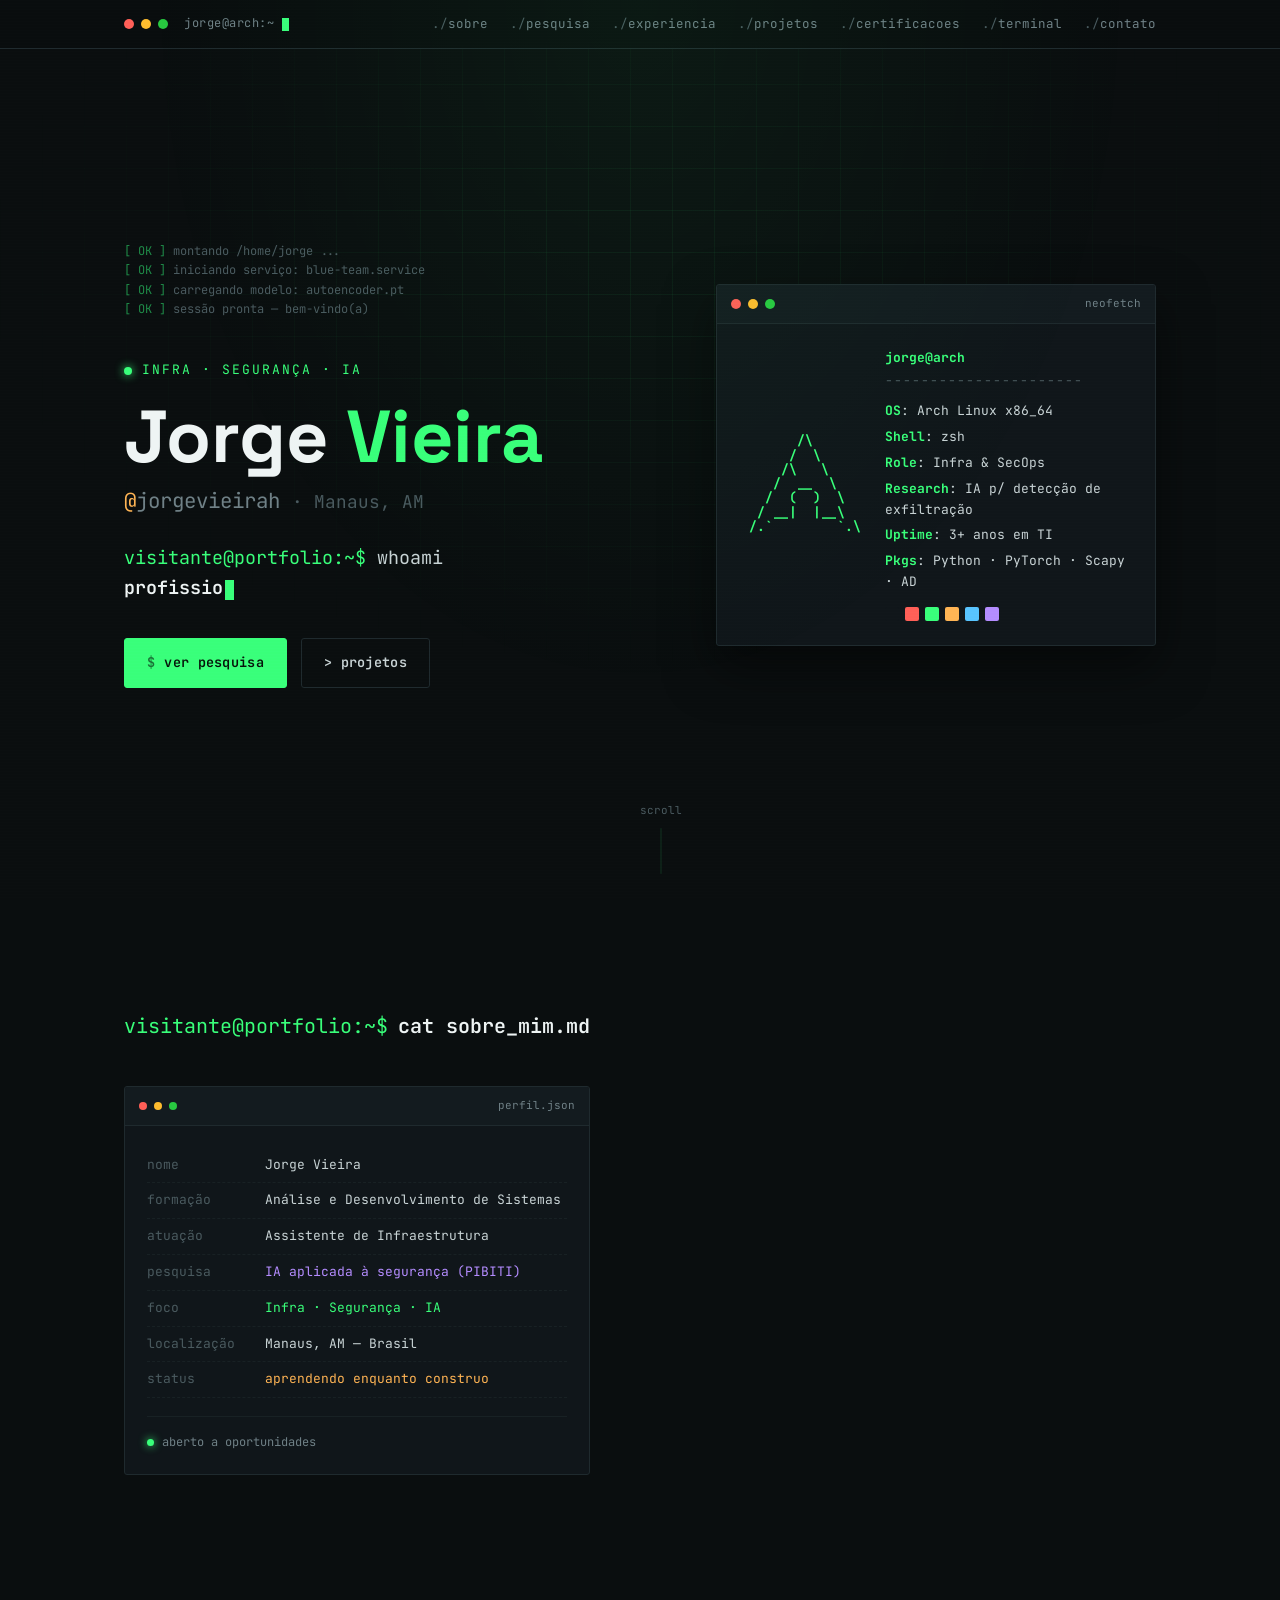
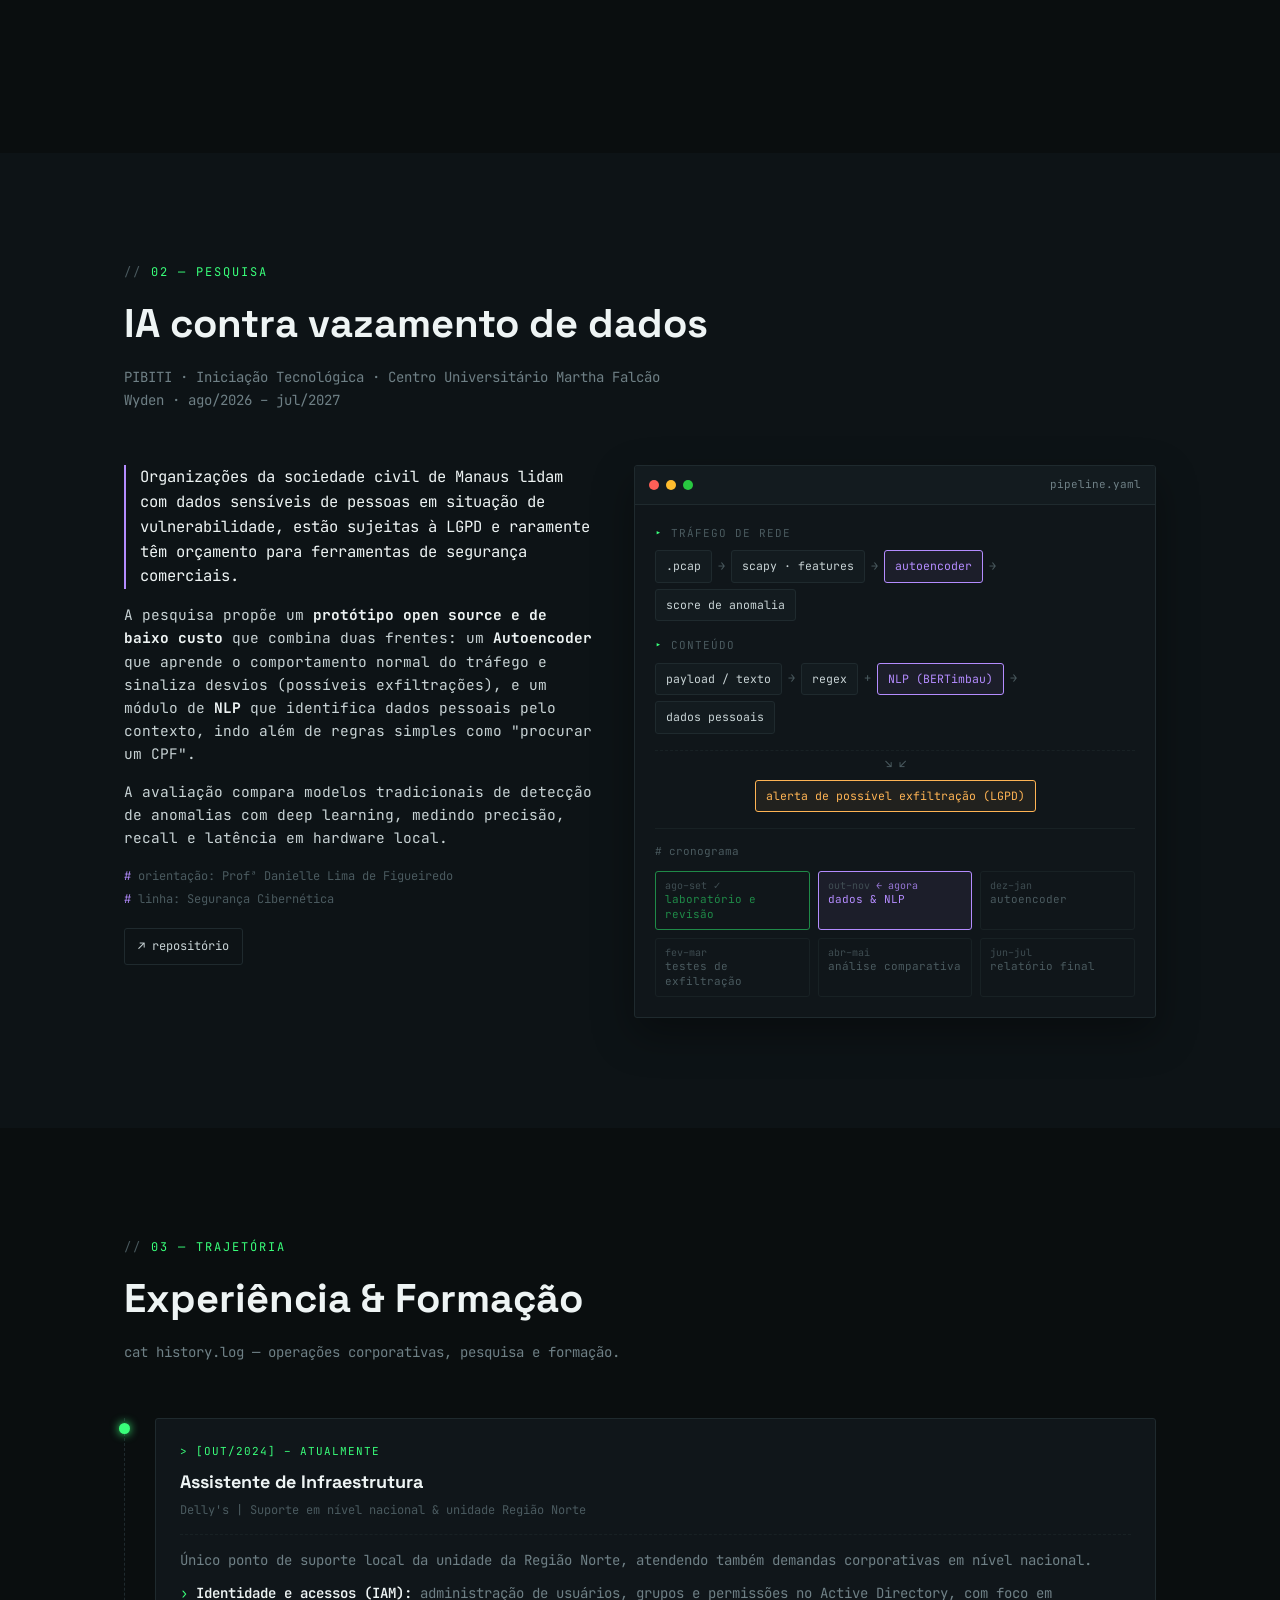
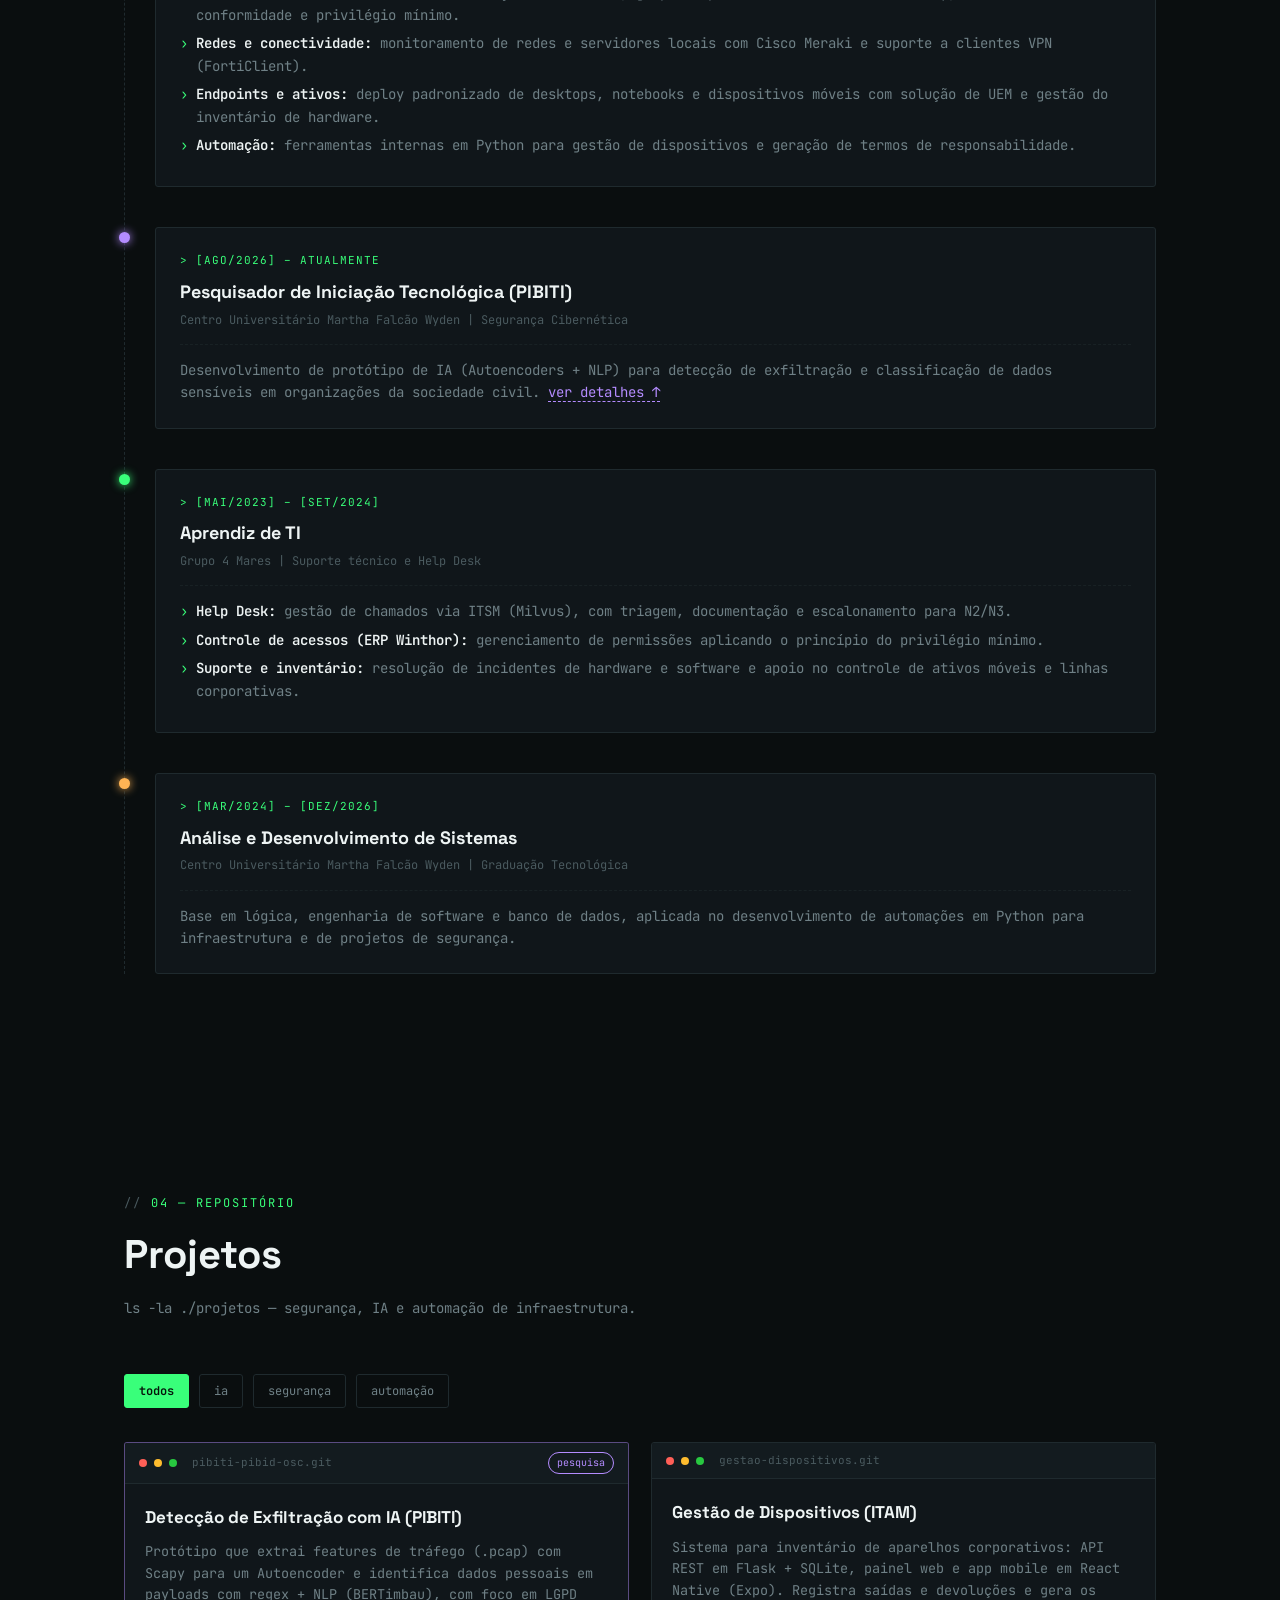
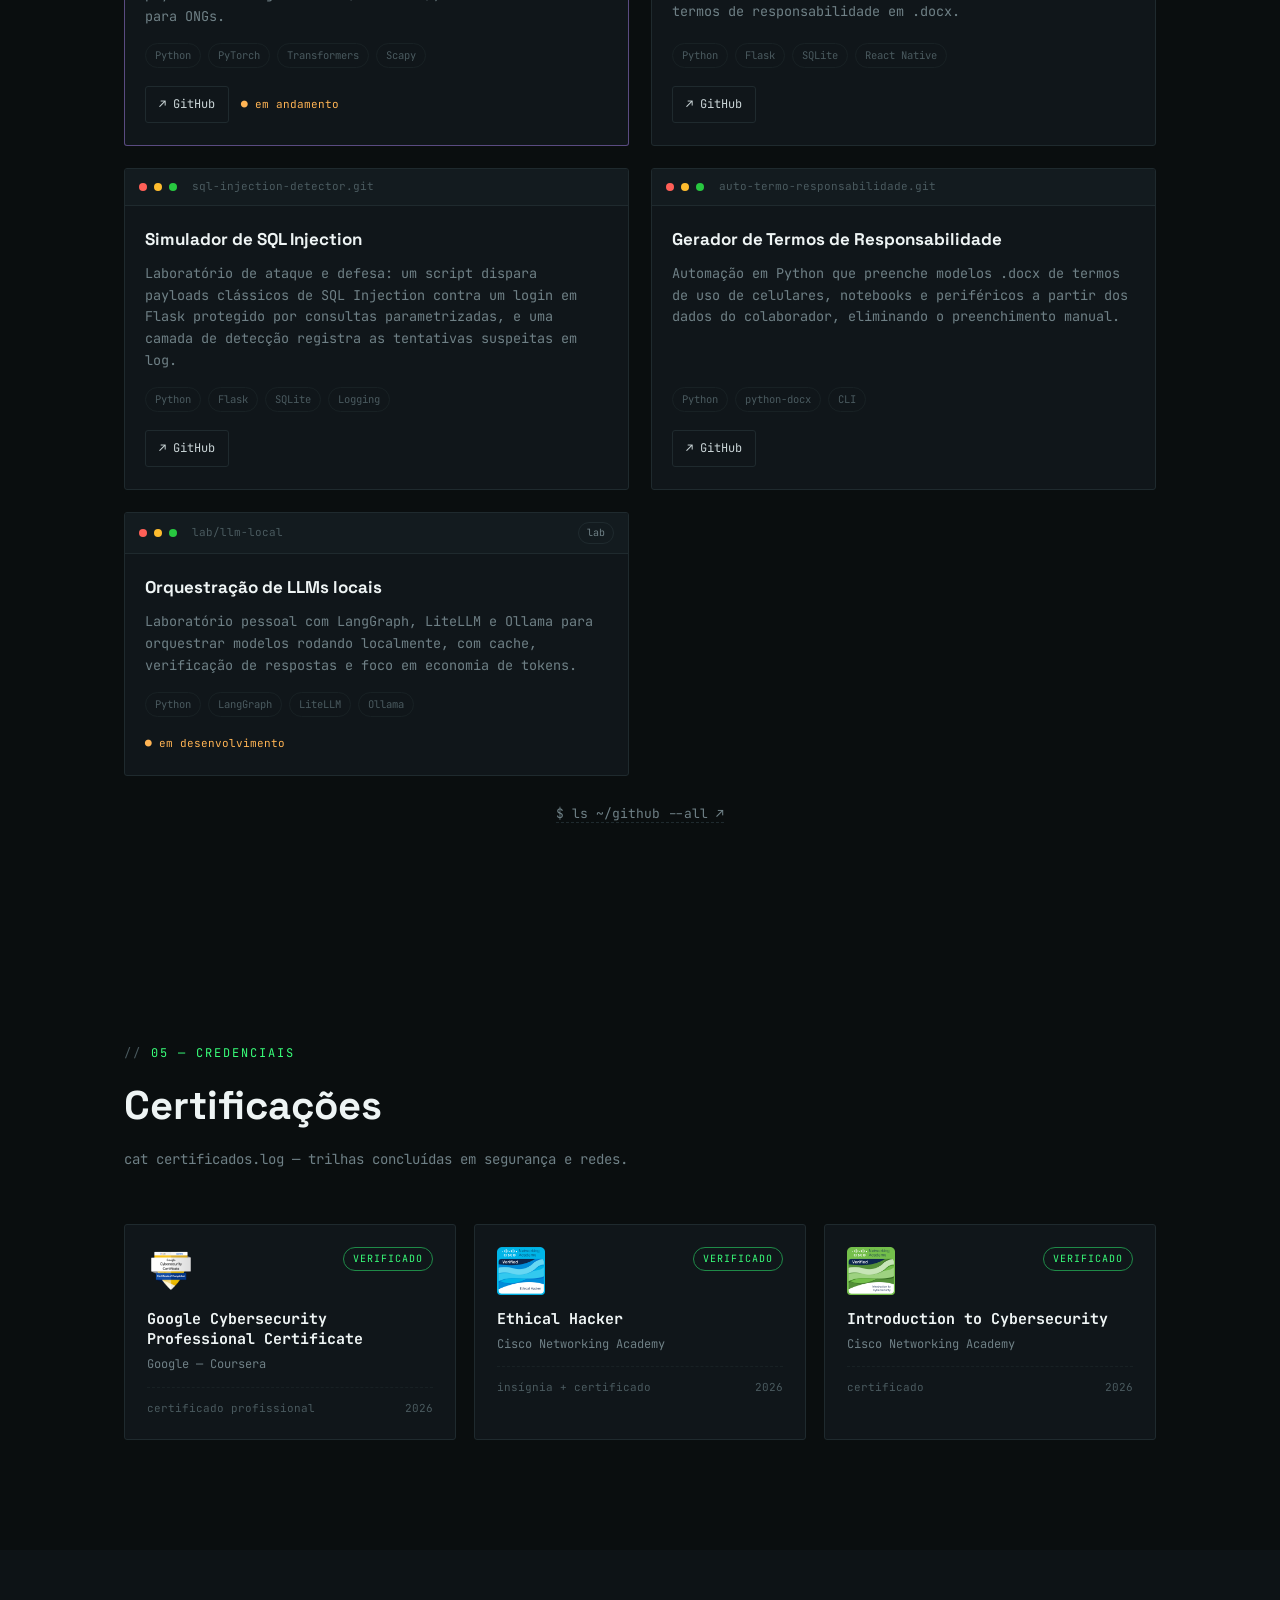
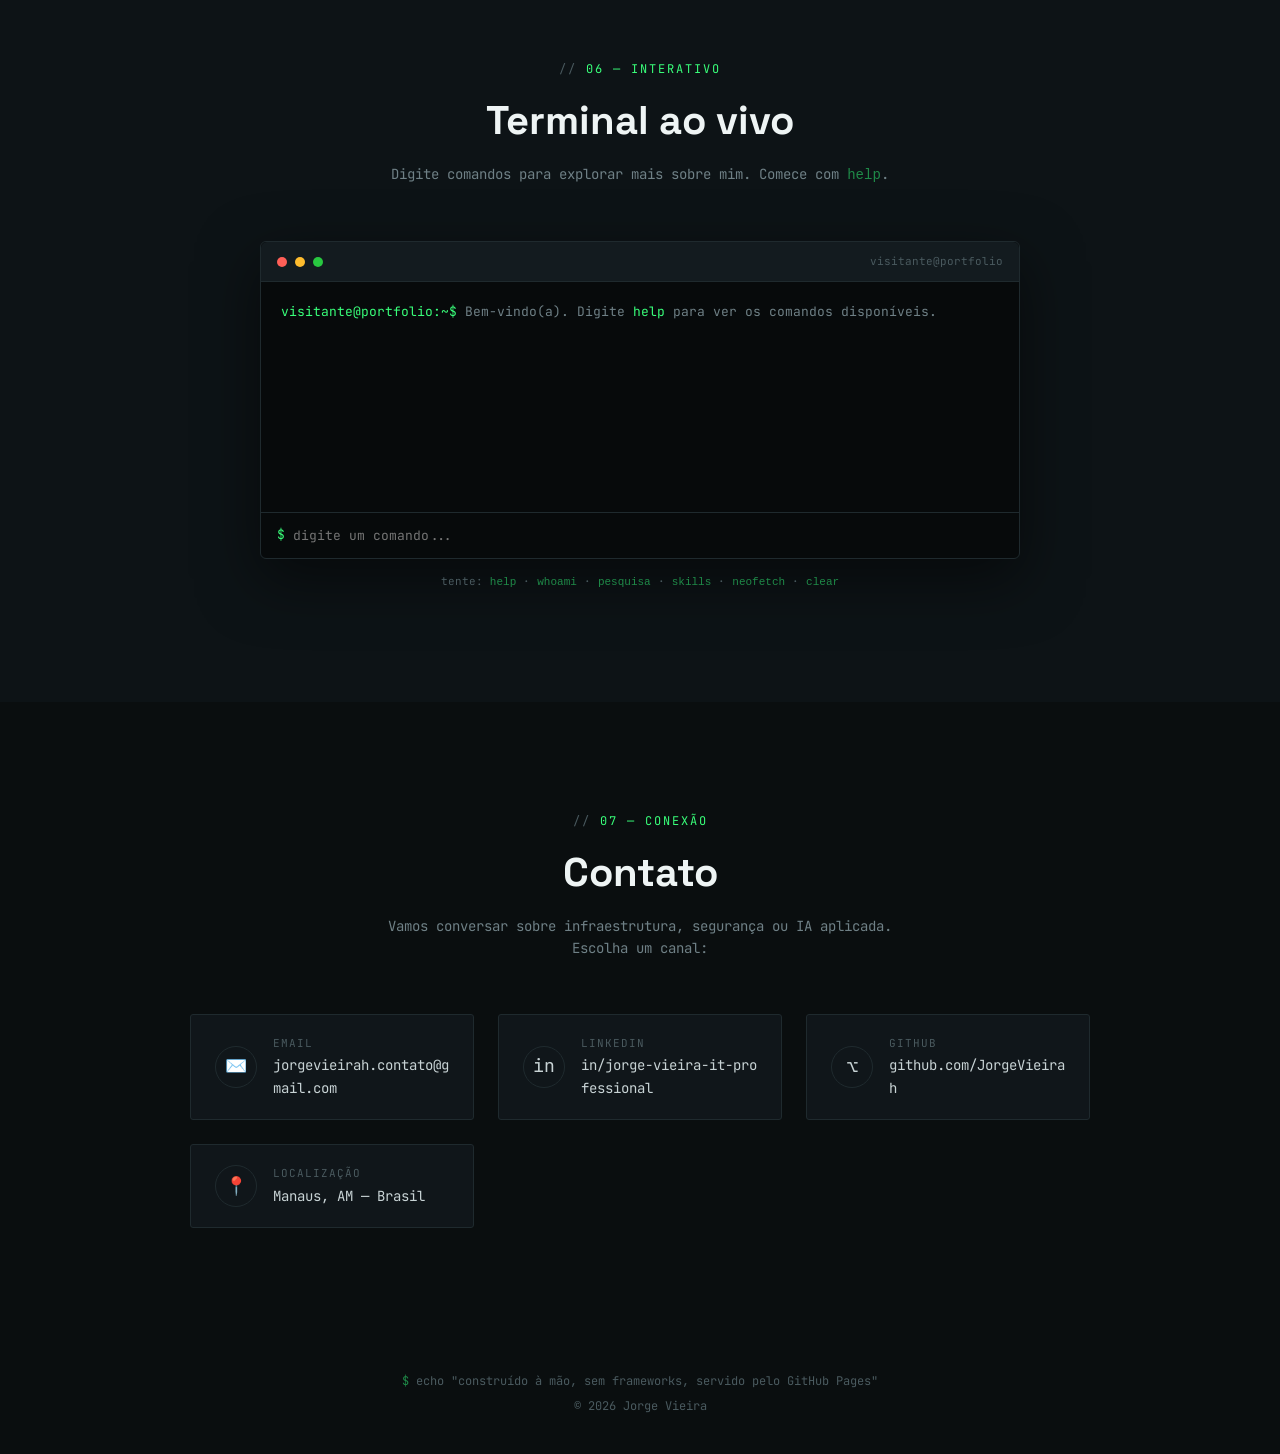
==== commit 3781e3ac: "Ajusta descrição do projeto de SQL Injection" ====
--- a/index.html
+++ b/index.html
@@ -404,7 +404,7 @@
                     </div>
                     <div class="proj-body">
                         <h3>Simulador de SQL Injection</h3>
-                        <p>Laboratório com um login vulnerável em Flask, um script de ataque automatizado e uma camada de detecção que registra tentativas suspeitas em log. Mostra o ataque e a defesa lado a lado.</p>
+                        <p>Laboratório de ataque e defesa: um script dispara payloads clássicos de SQL Injection contra um login em Flask protegido por consultas parametrizadas, e uma camada de detecção registra as tentativas suspeitas em log.</p>
                         <div class="proj-stack"><span>Python</span><span>Flask</span><span>SQLite</span><span>Logging</span></div>
                         <div class="proj-links">
                             <a href="https://github.com/JorgeVieirah/Simulador-de-SQL-Injection-Detector" target="_blank" rel="noopener">↗ GitHub</a>
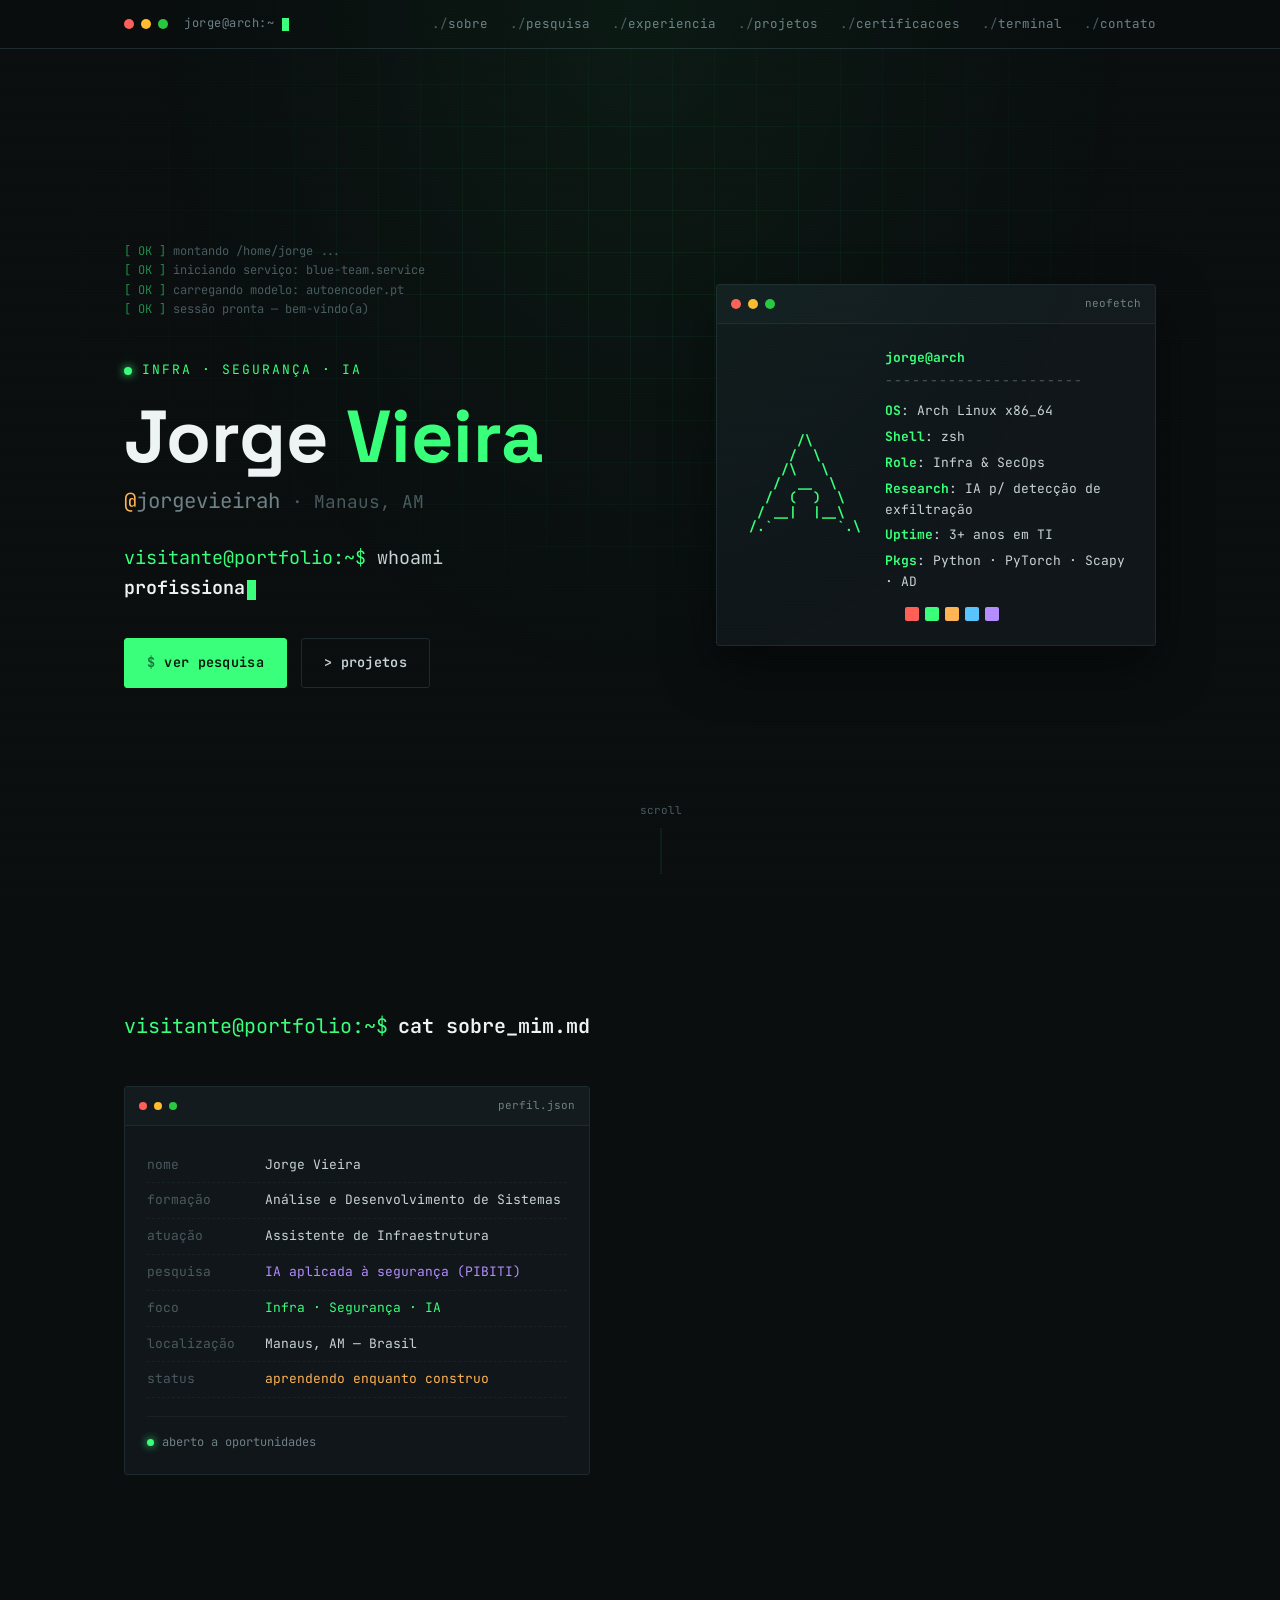
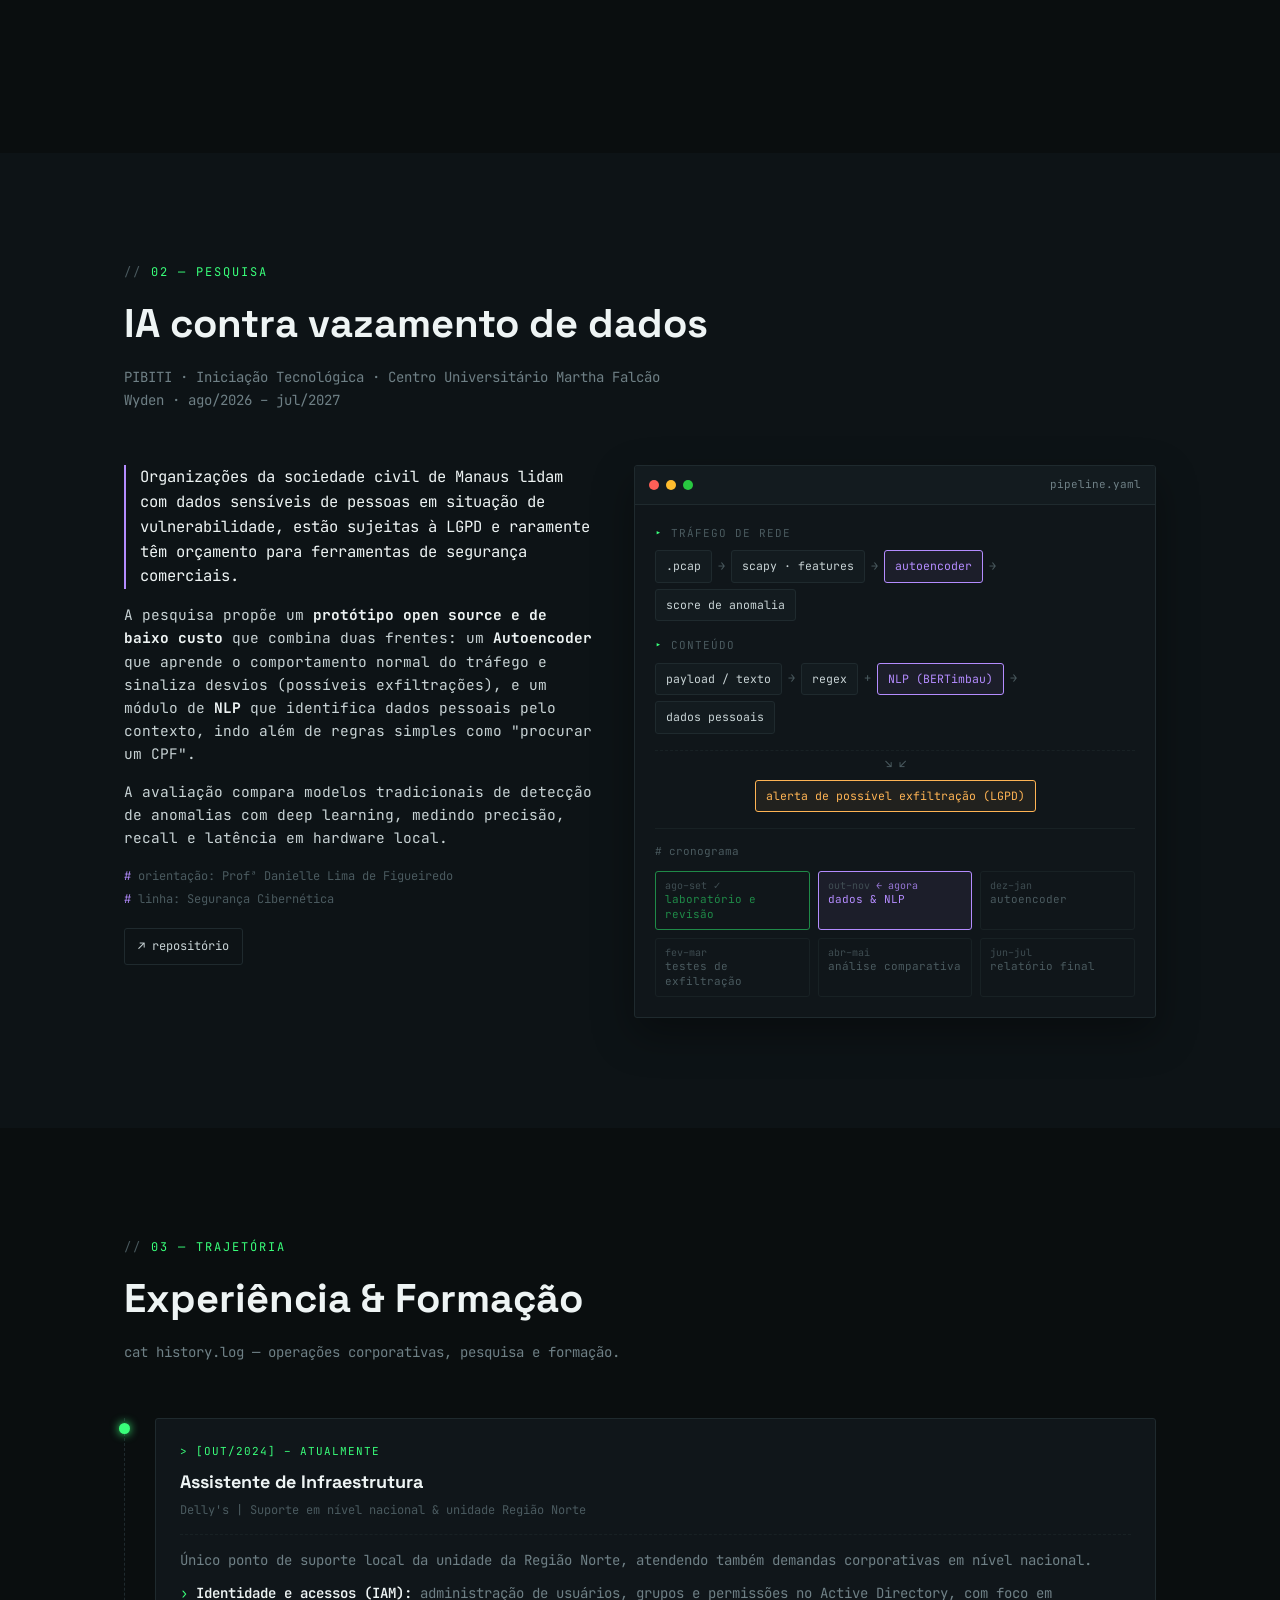
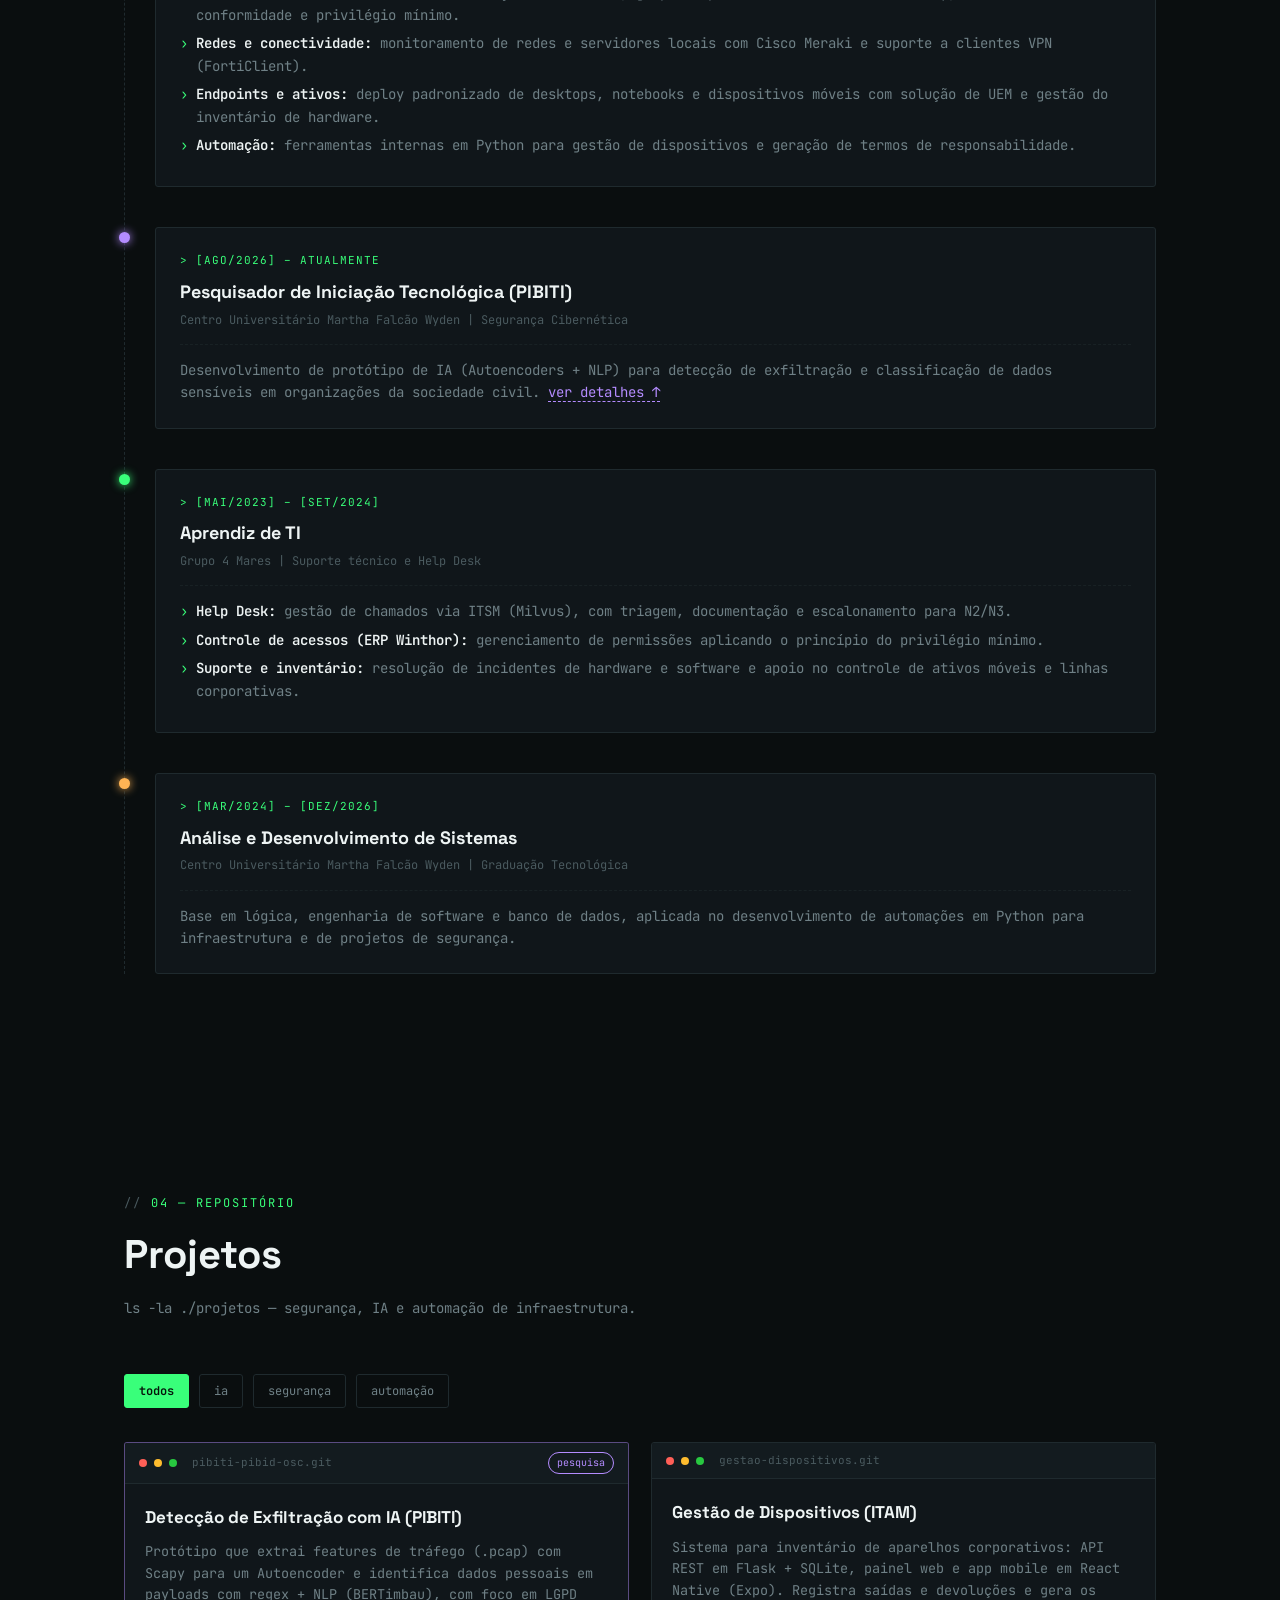
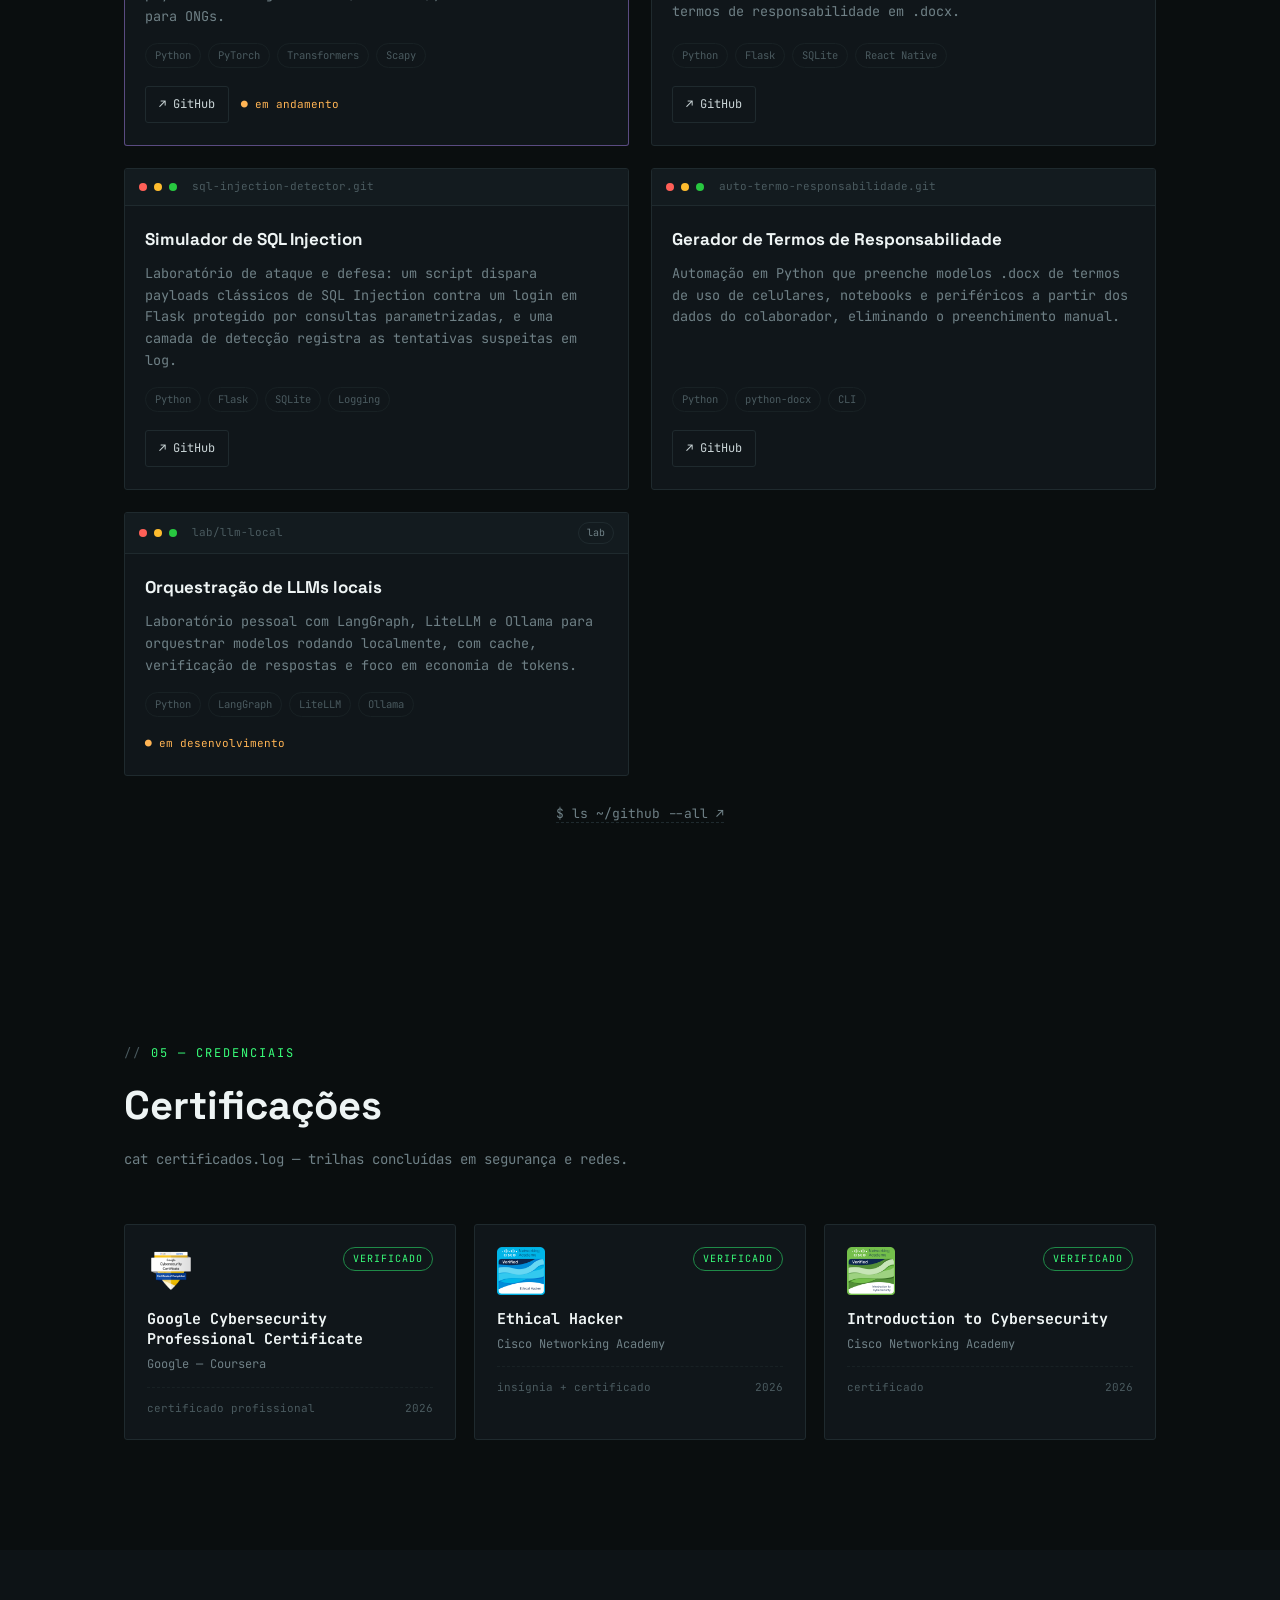
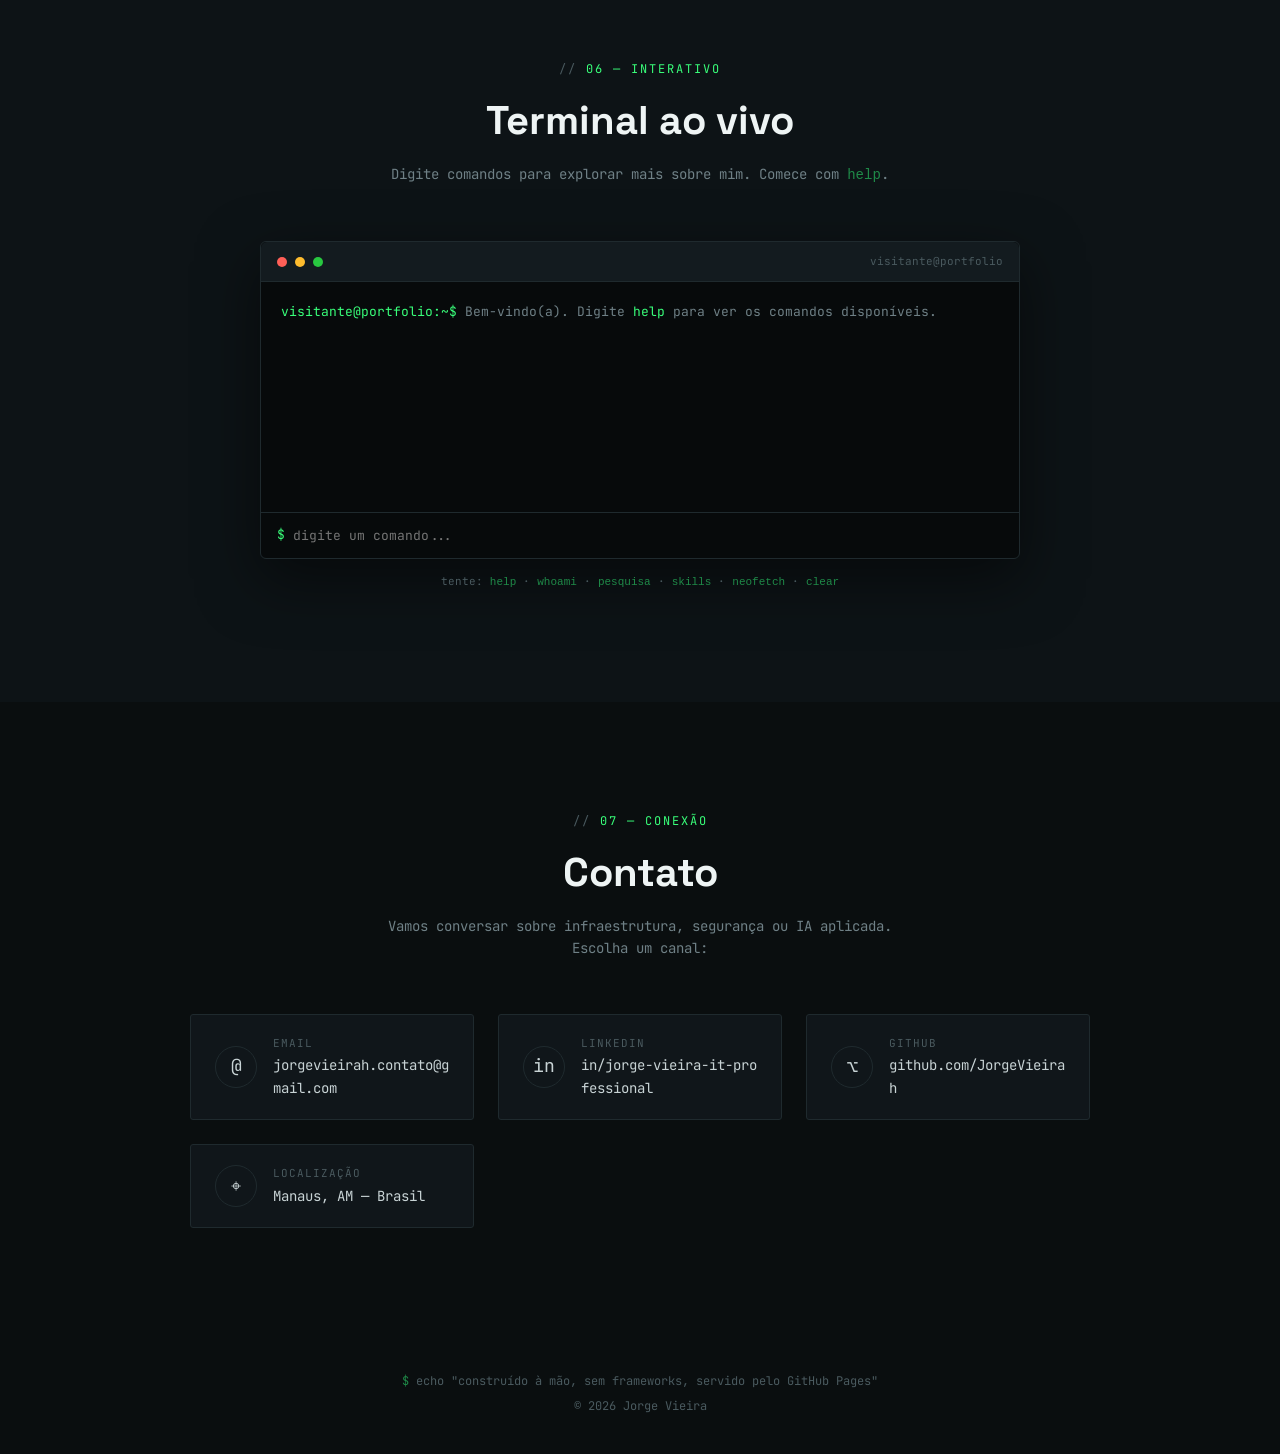
==== commit d3c53857: "Substitui emojis por símbolos" ====
--- a/index.html
+++ b/index.html
@@ -539,7 +539,7 @@
 
             <div class="contact-grid">
                 <a class="contact-item" href="mailto:jorgevieirah.contato@gmail.com">
-                    <div class="ci-icon">✉️</div>
+                    <div class="ci-icon">@</div>
                     <div><div class="ci-label">email</div><div class="ci-value">jorgevieirah.contato@gmail.com</div></div>
                 </a>
                 <a class="contact-item" href="https://www.linkedin.com/in/jorge-vieira-it-professional" target="_blank" rel="noopener">
@@ -551,7 +551,7 @@
                     <div><div class="ci-label">github</div><div class="ci-value">github.com/JorgeVieirah</div></div>
                 </a>
                 <div class="contact-item" style="cursor:default;">
-                    <div class="ci-icon">📍</div>
+                    <div class="ci-icon">⌖</div>
                     <div><div class="ci-label">localização</div><div class="ci-value">Manaus, AM — Brasil</div></div>
                 </div>
             </div>
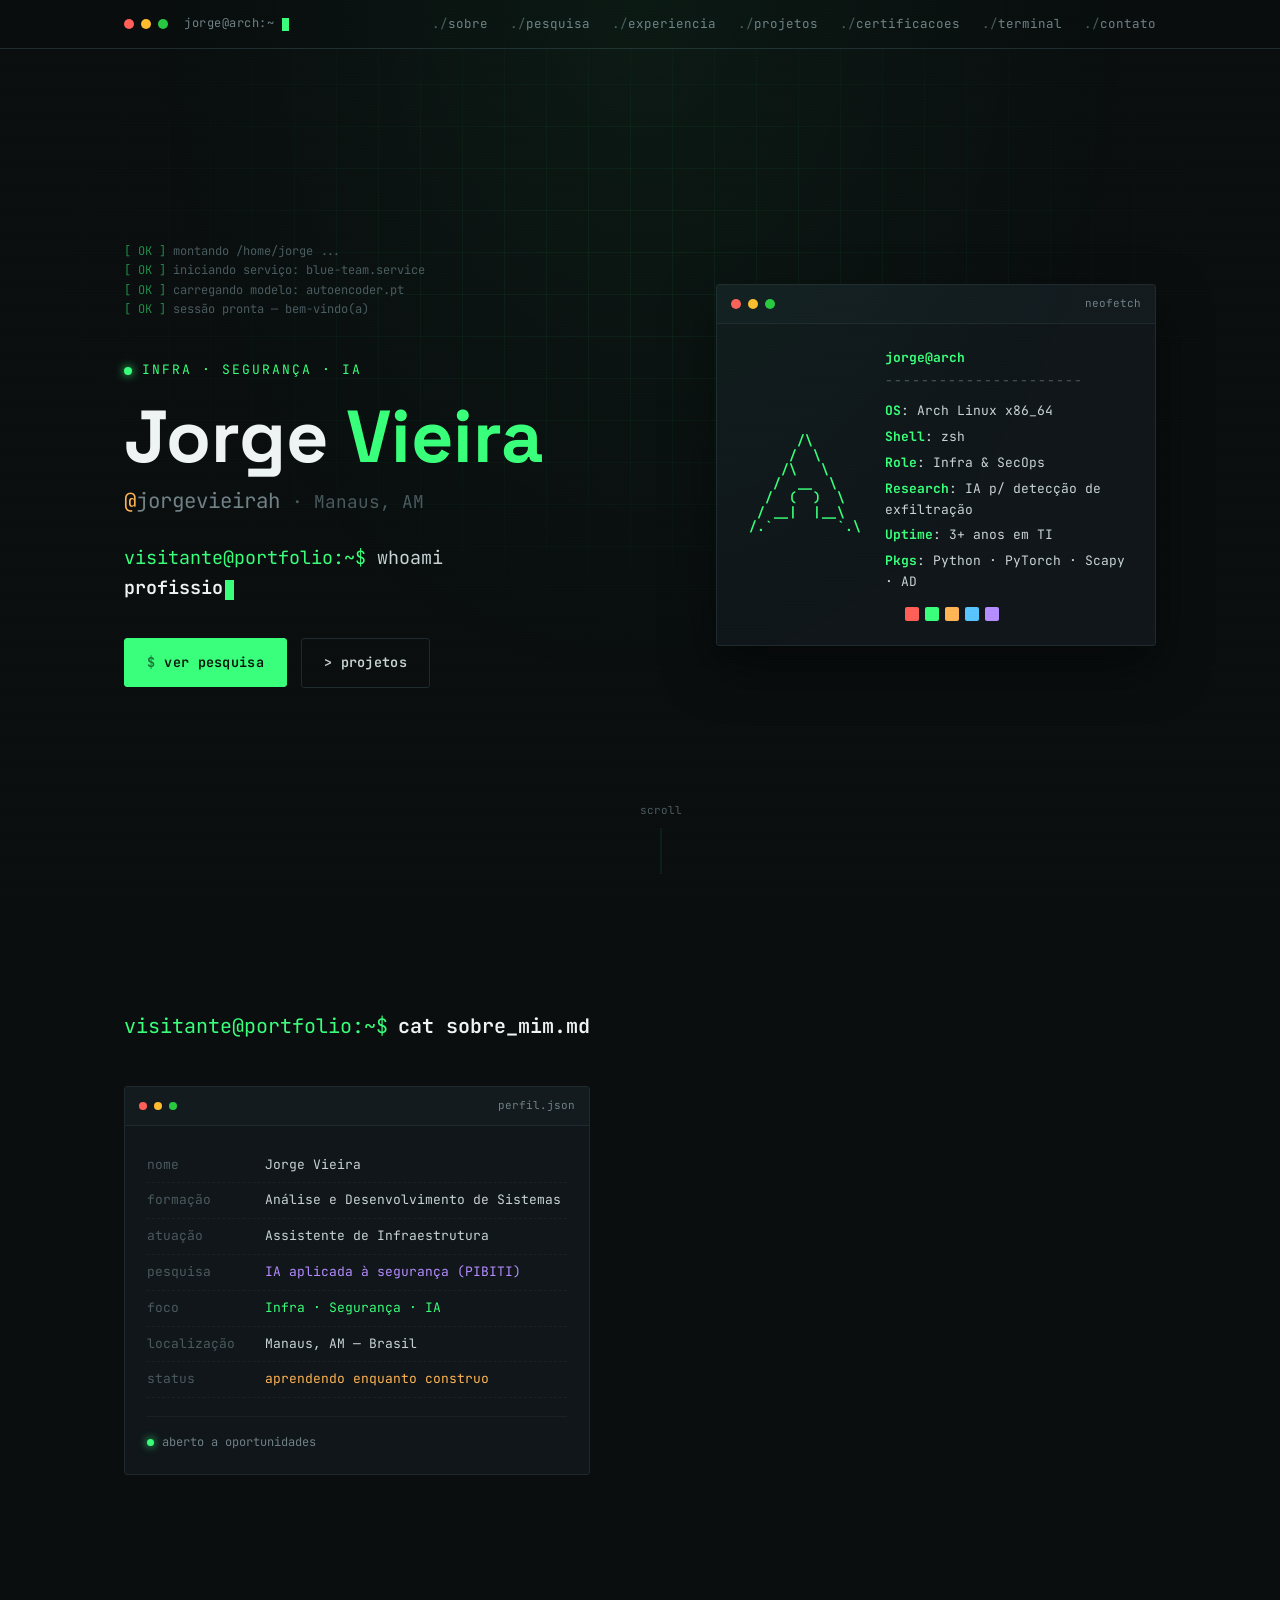
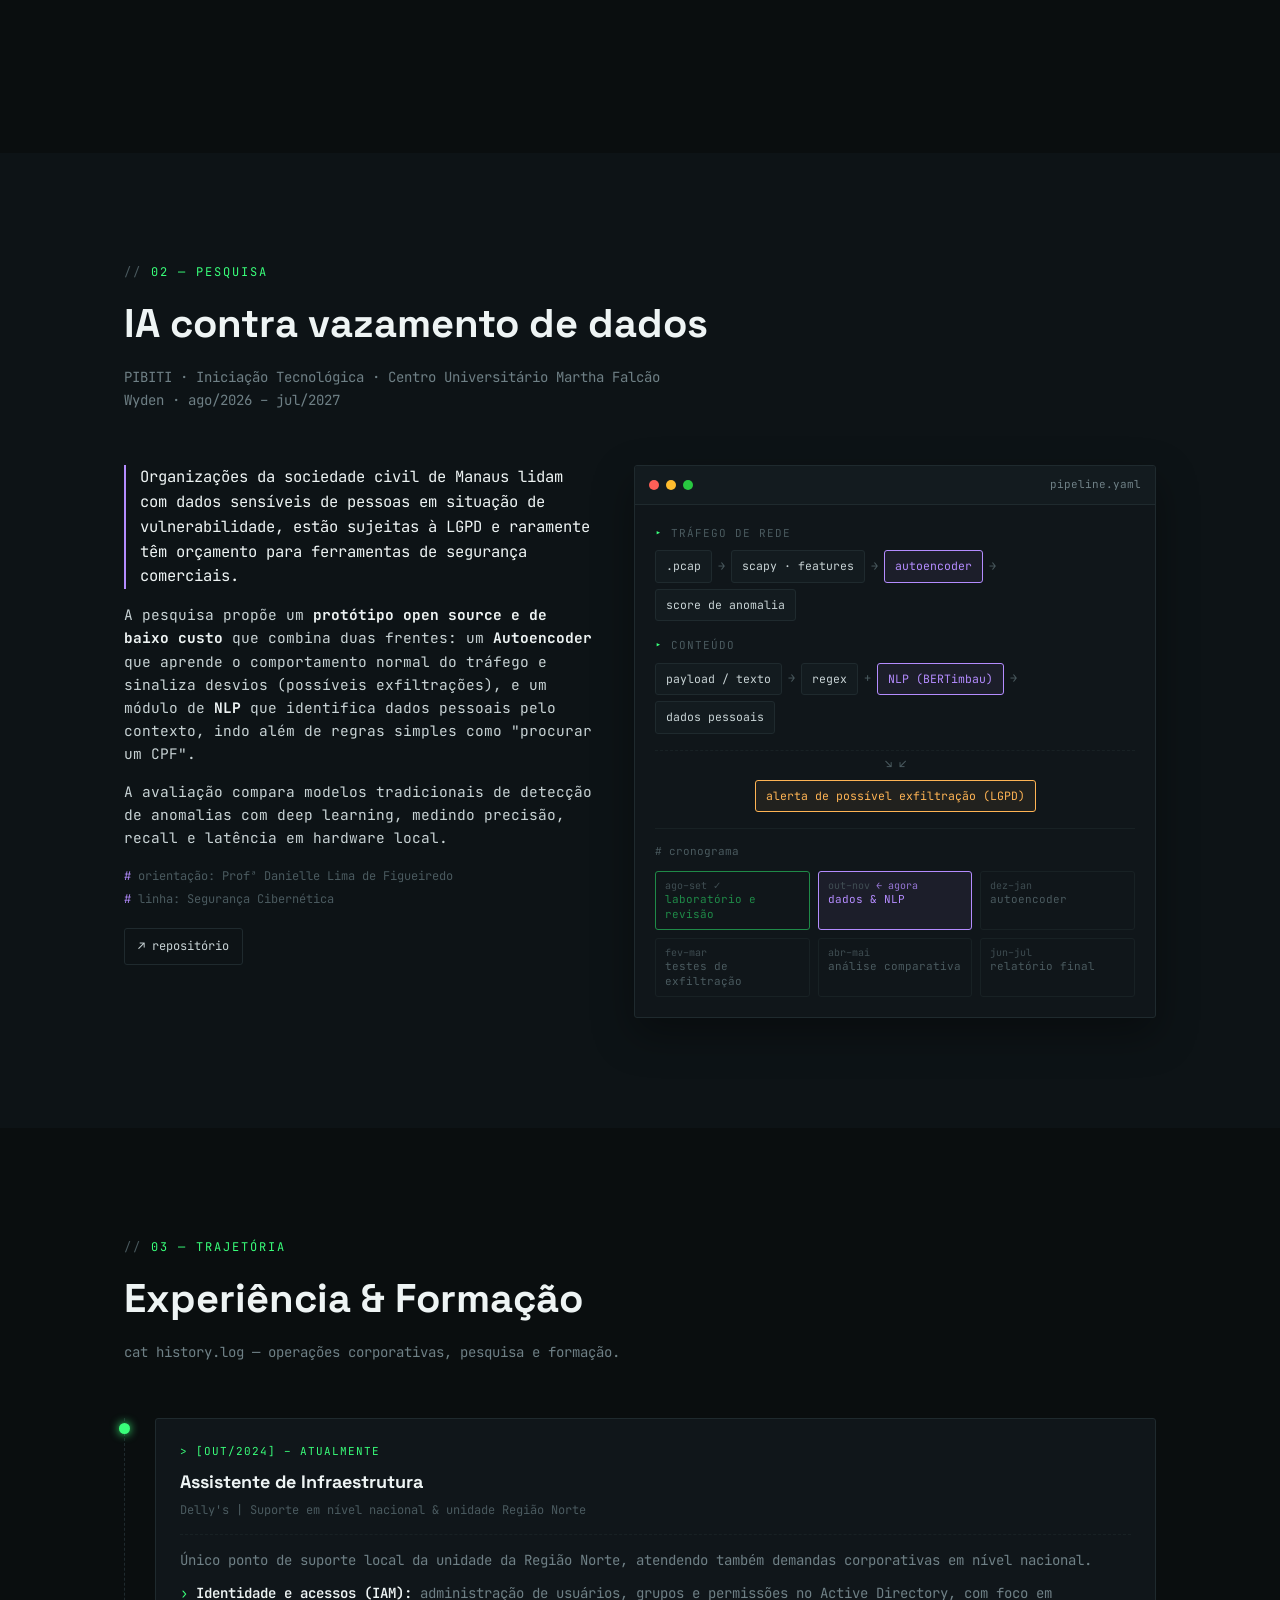
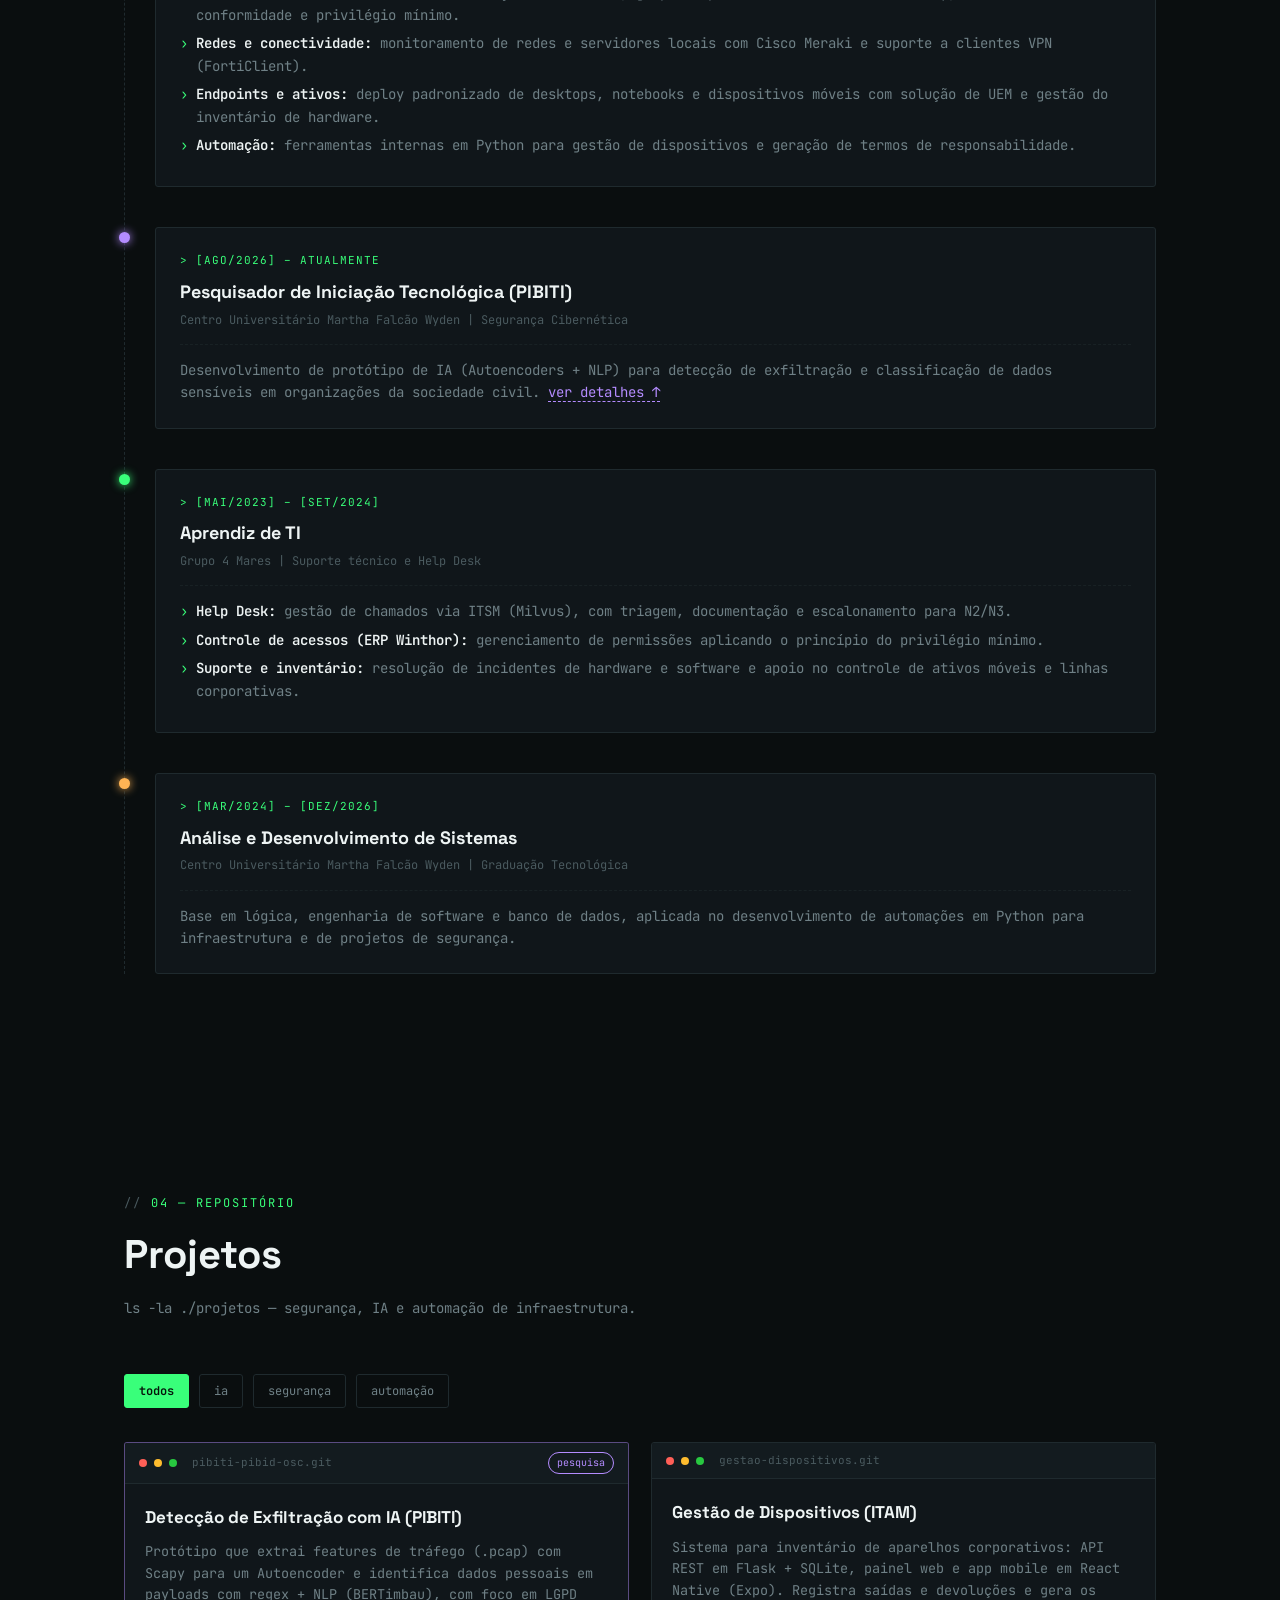
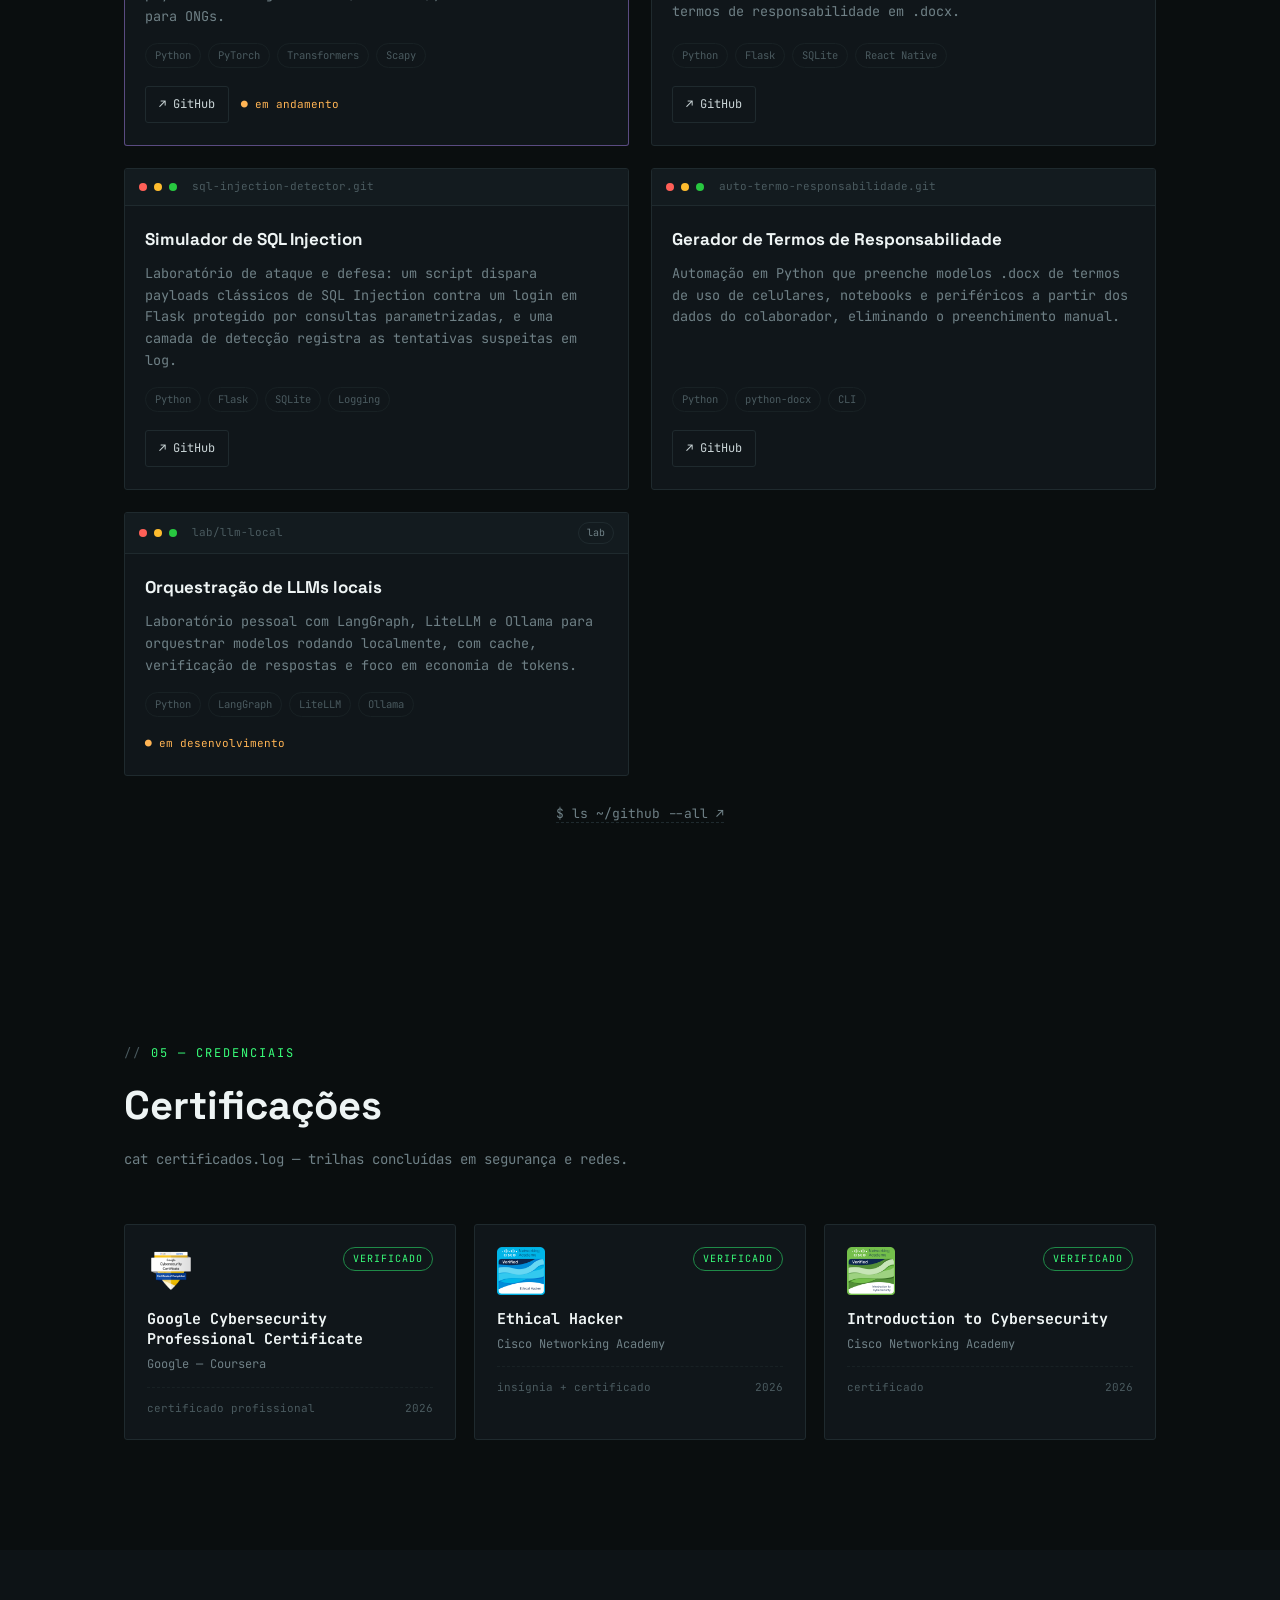
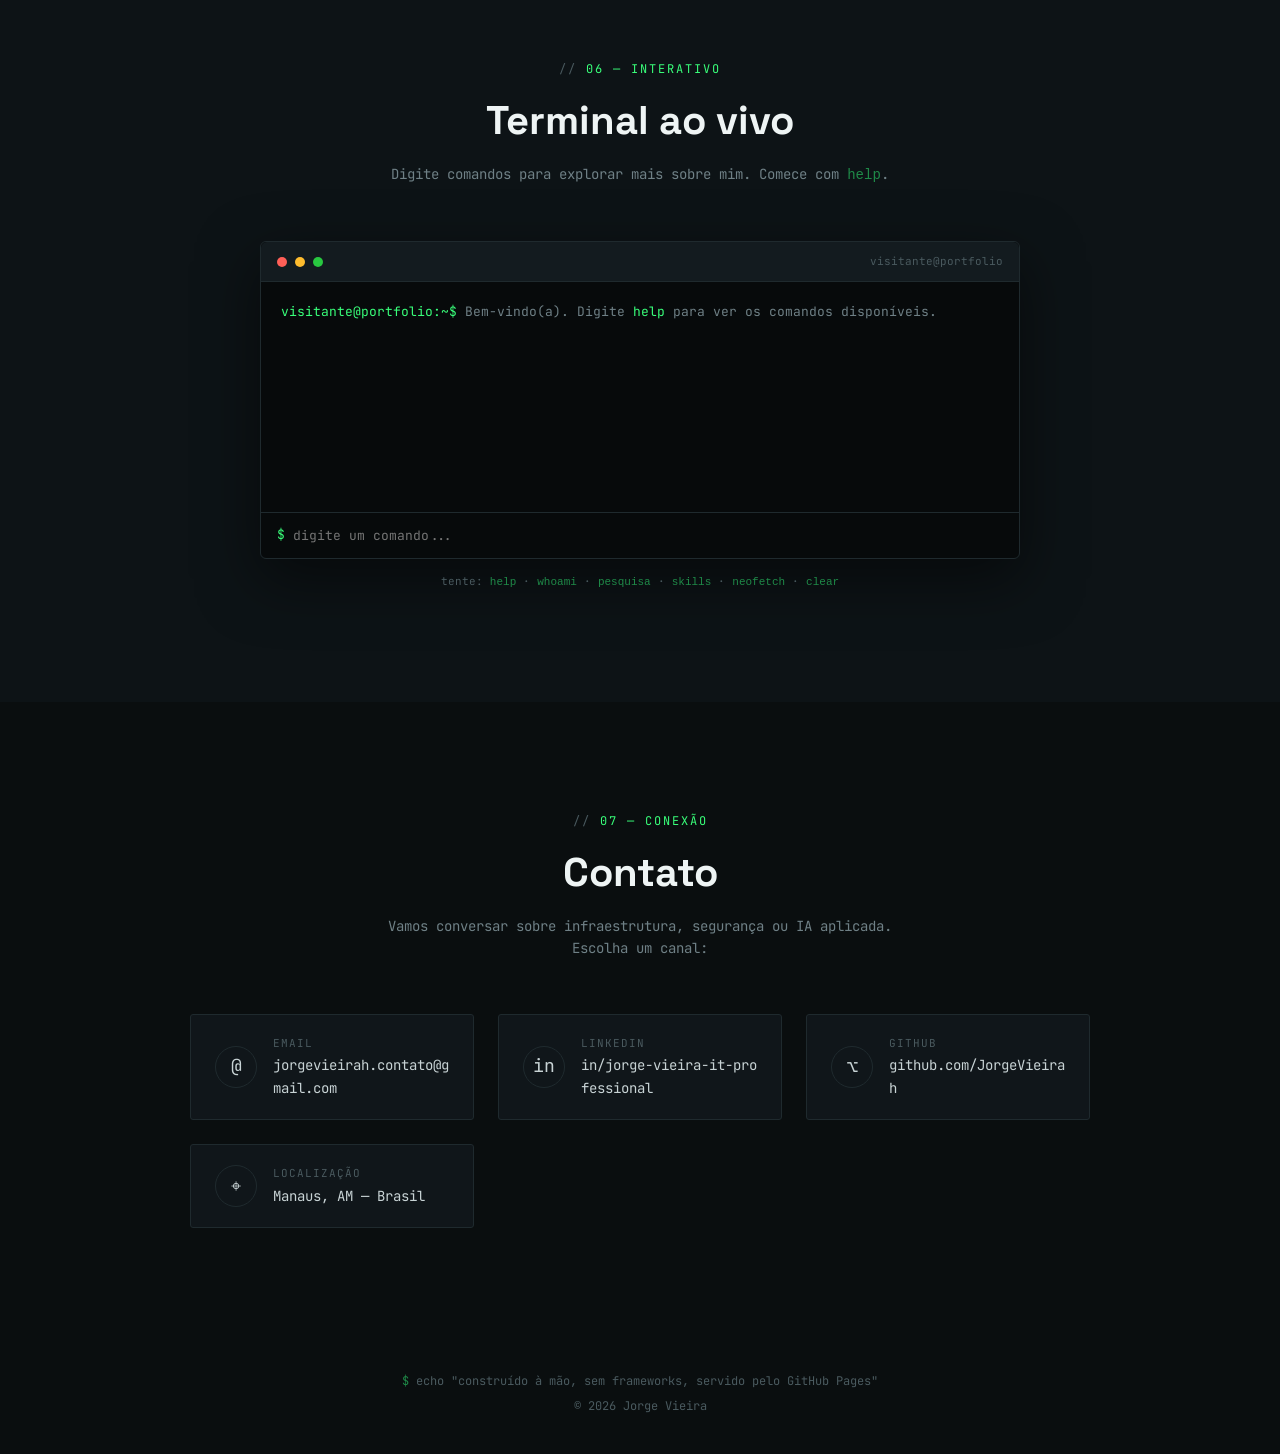
==== commit 2cce0f4f: "Atualiza parágrafo do Sobre" ====
--- a/index.html
+++ b/index.html
@@ -154,7 +154,7 @@
                         Hoje meu foco está na interseção entre segurança e <span class="hl-violet">inteligência artificial</span>. Na minha iniciação tecnológica (PIBITI), desenvolvo um protótipo de baixo custo que usa <strong>Autoencoders</strong> e <strong>NLP</strong> para detectar exfiltração e proteger dados sensíveis em organizações da sociedade civil, com foco na LGPD.
                     </p>
                     <p>
-                        Sou iniciante em muita coisa e não escondo isso: aprendo construindo, documento o caminho e gosto de entender como os sistemas funcionam por baixo.
+                        Em segurança, quem para de aprender fica para trás, e eu levo isso para tudo o que faço: cada projeto é uma chance de entender um sistema um pouco mais a fundo e registrar o que descobri no caminho.
                     </p>
 
                     <div class="skills-block">
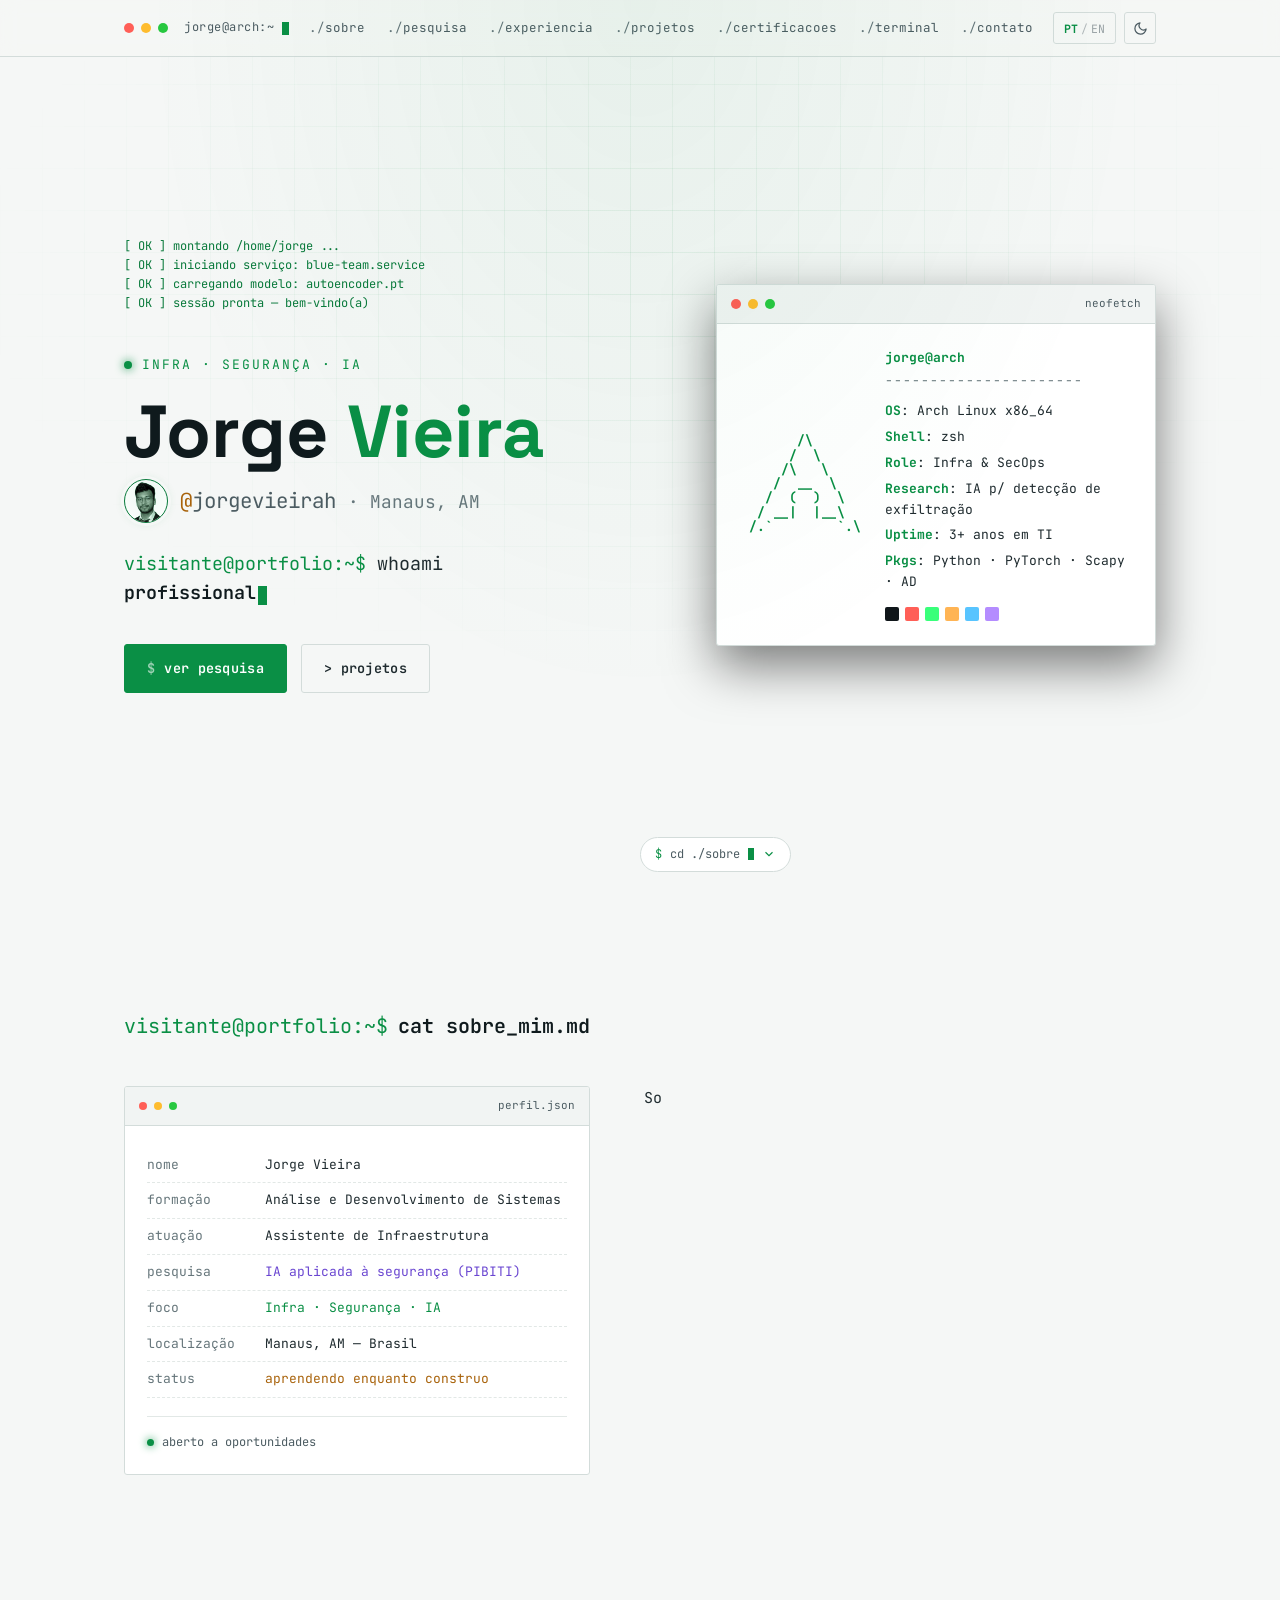
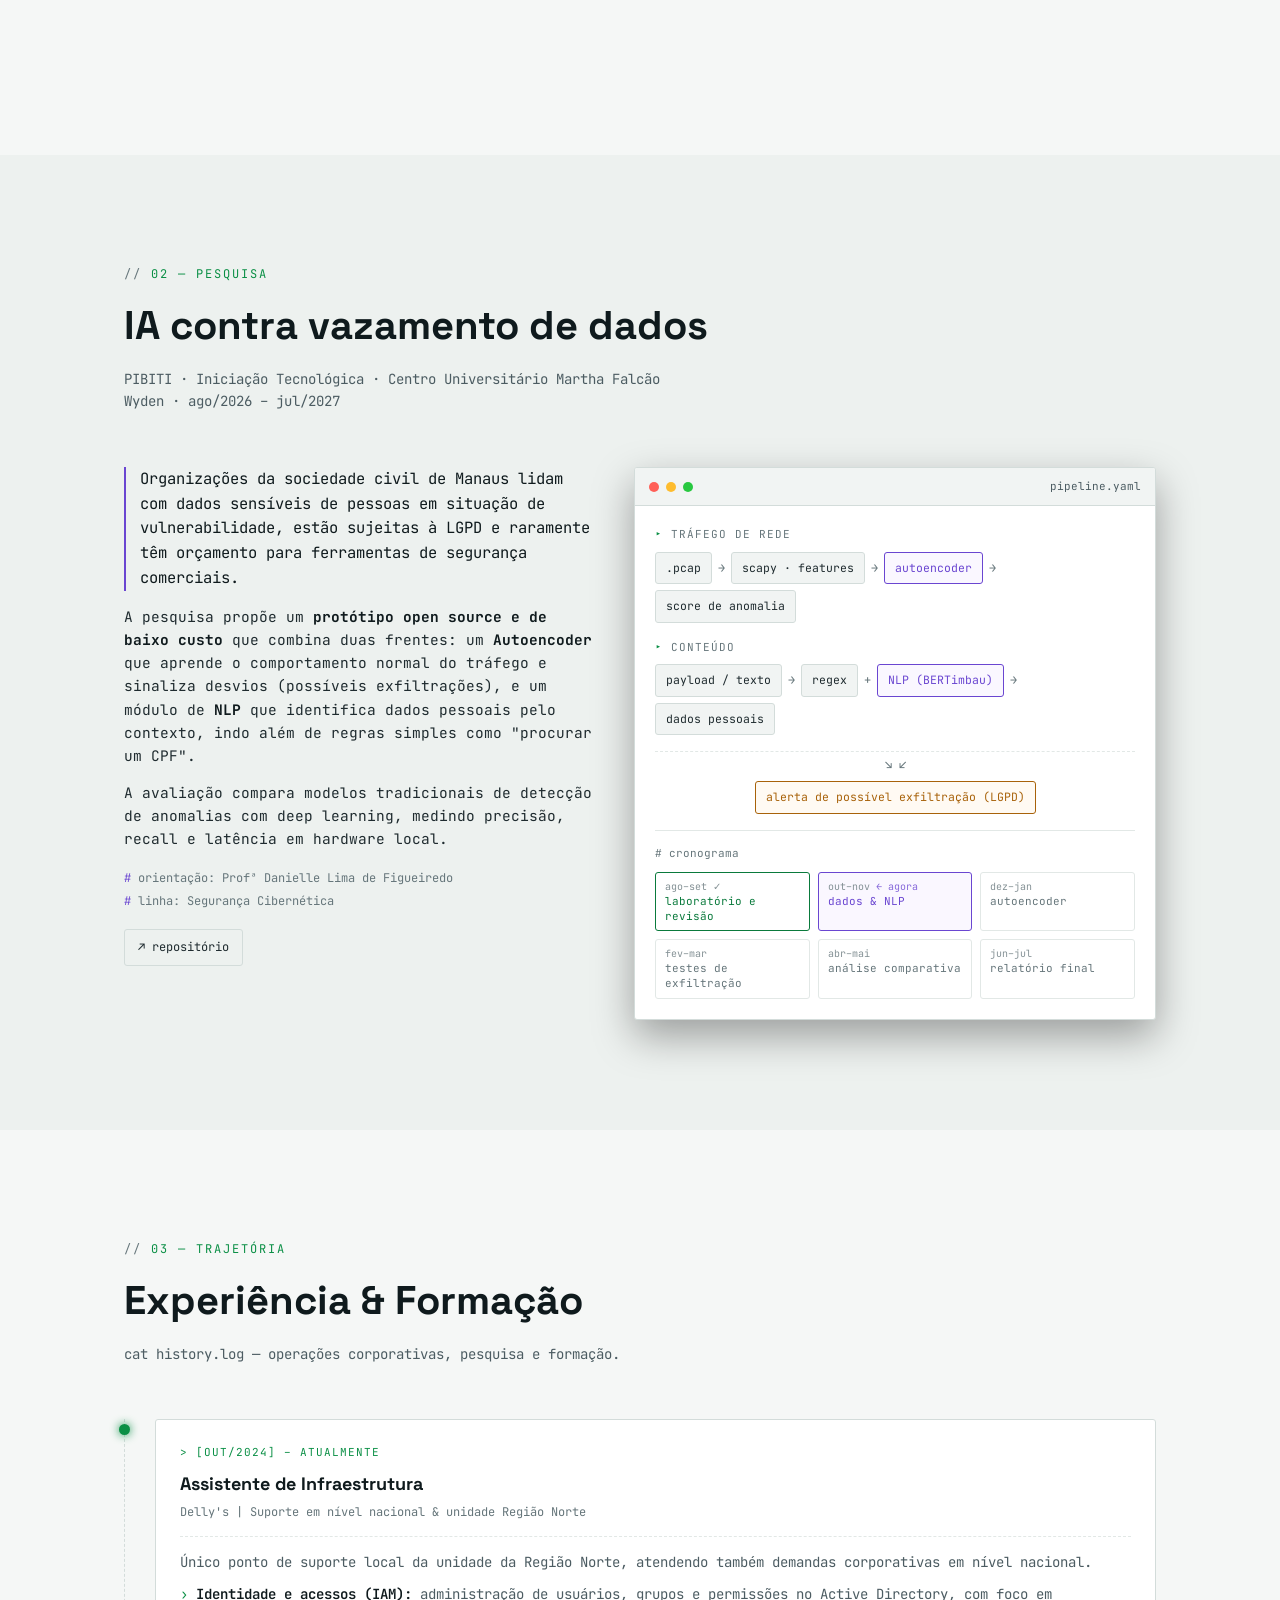
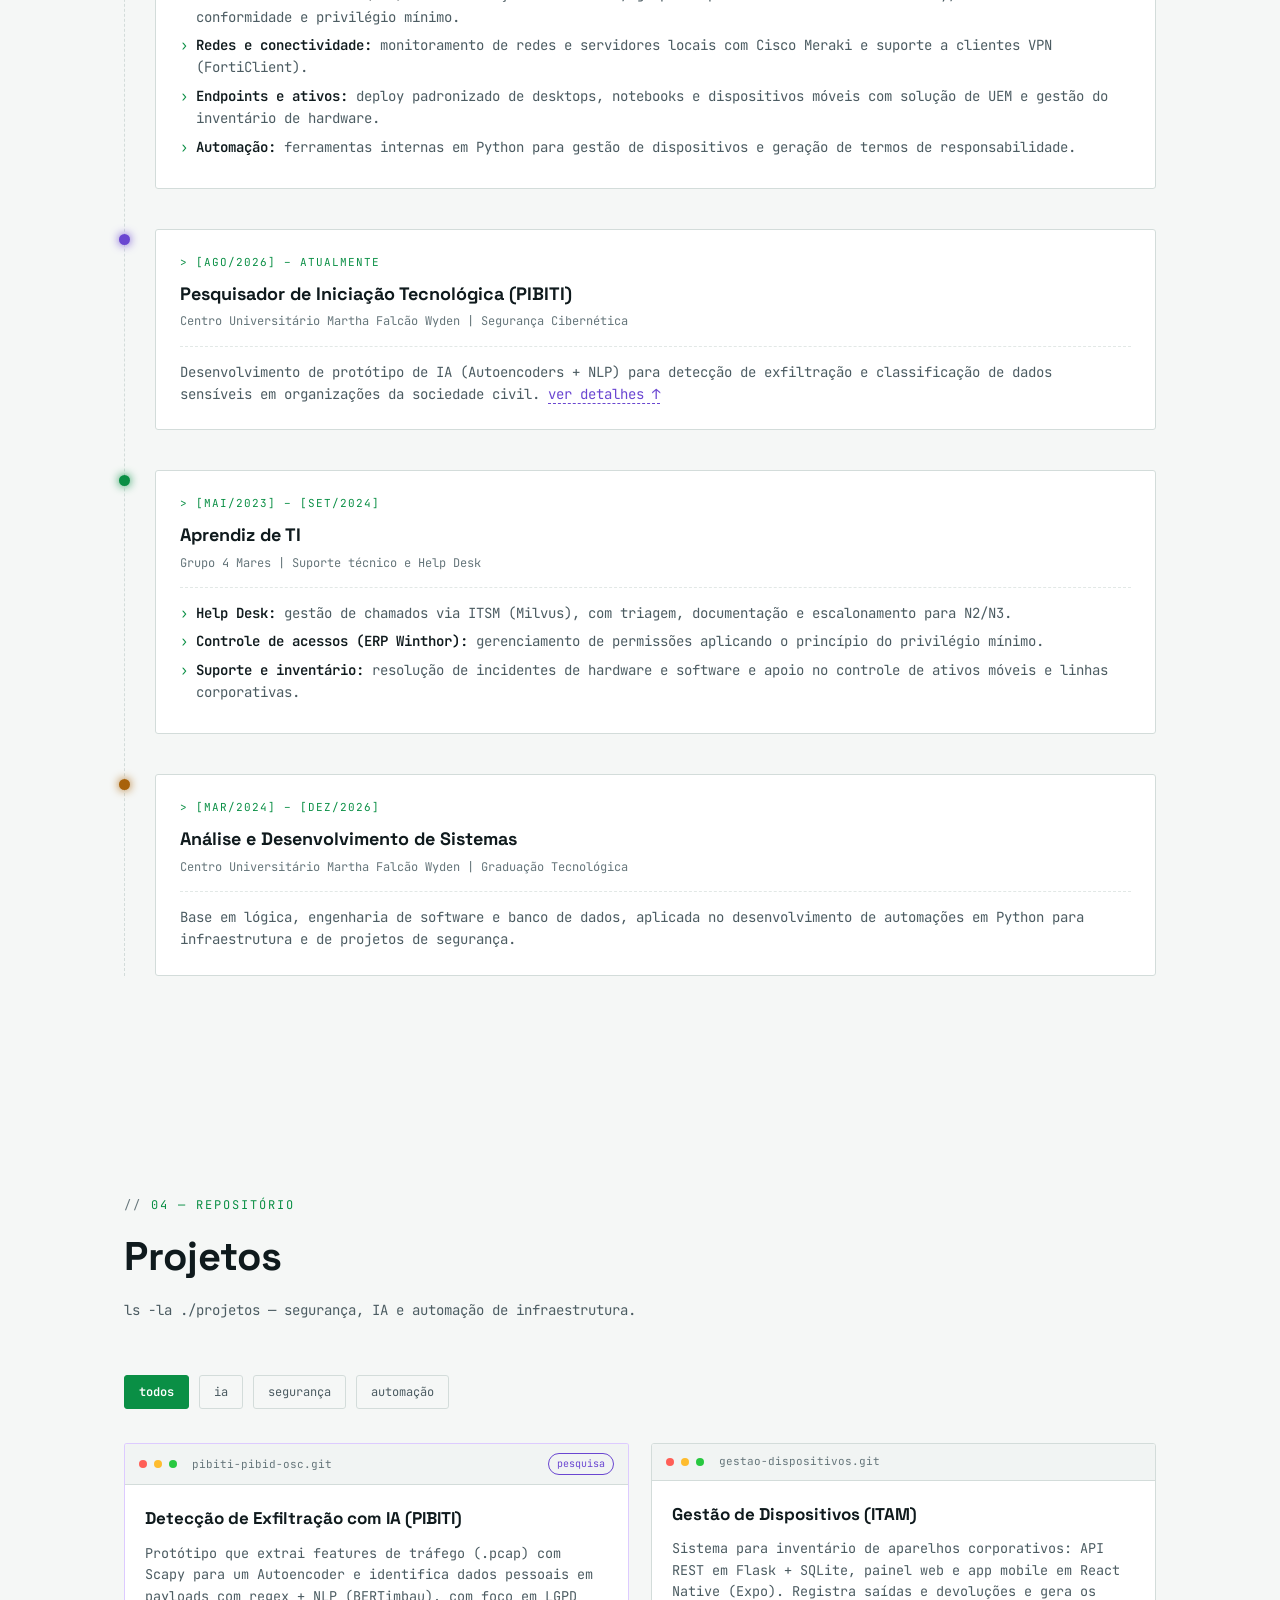
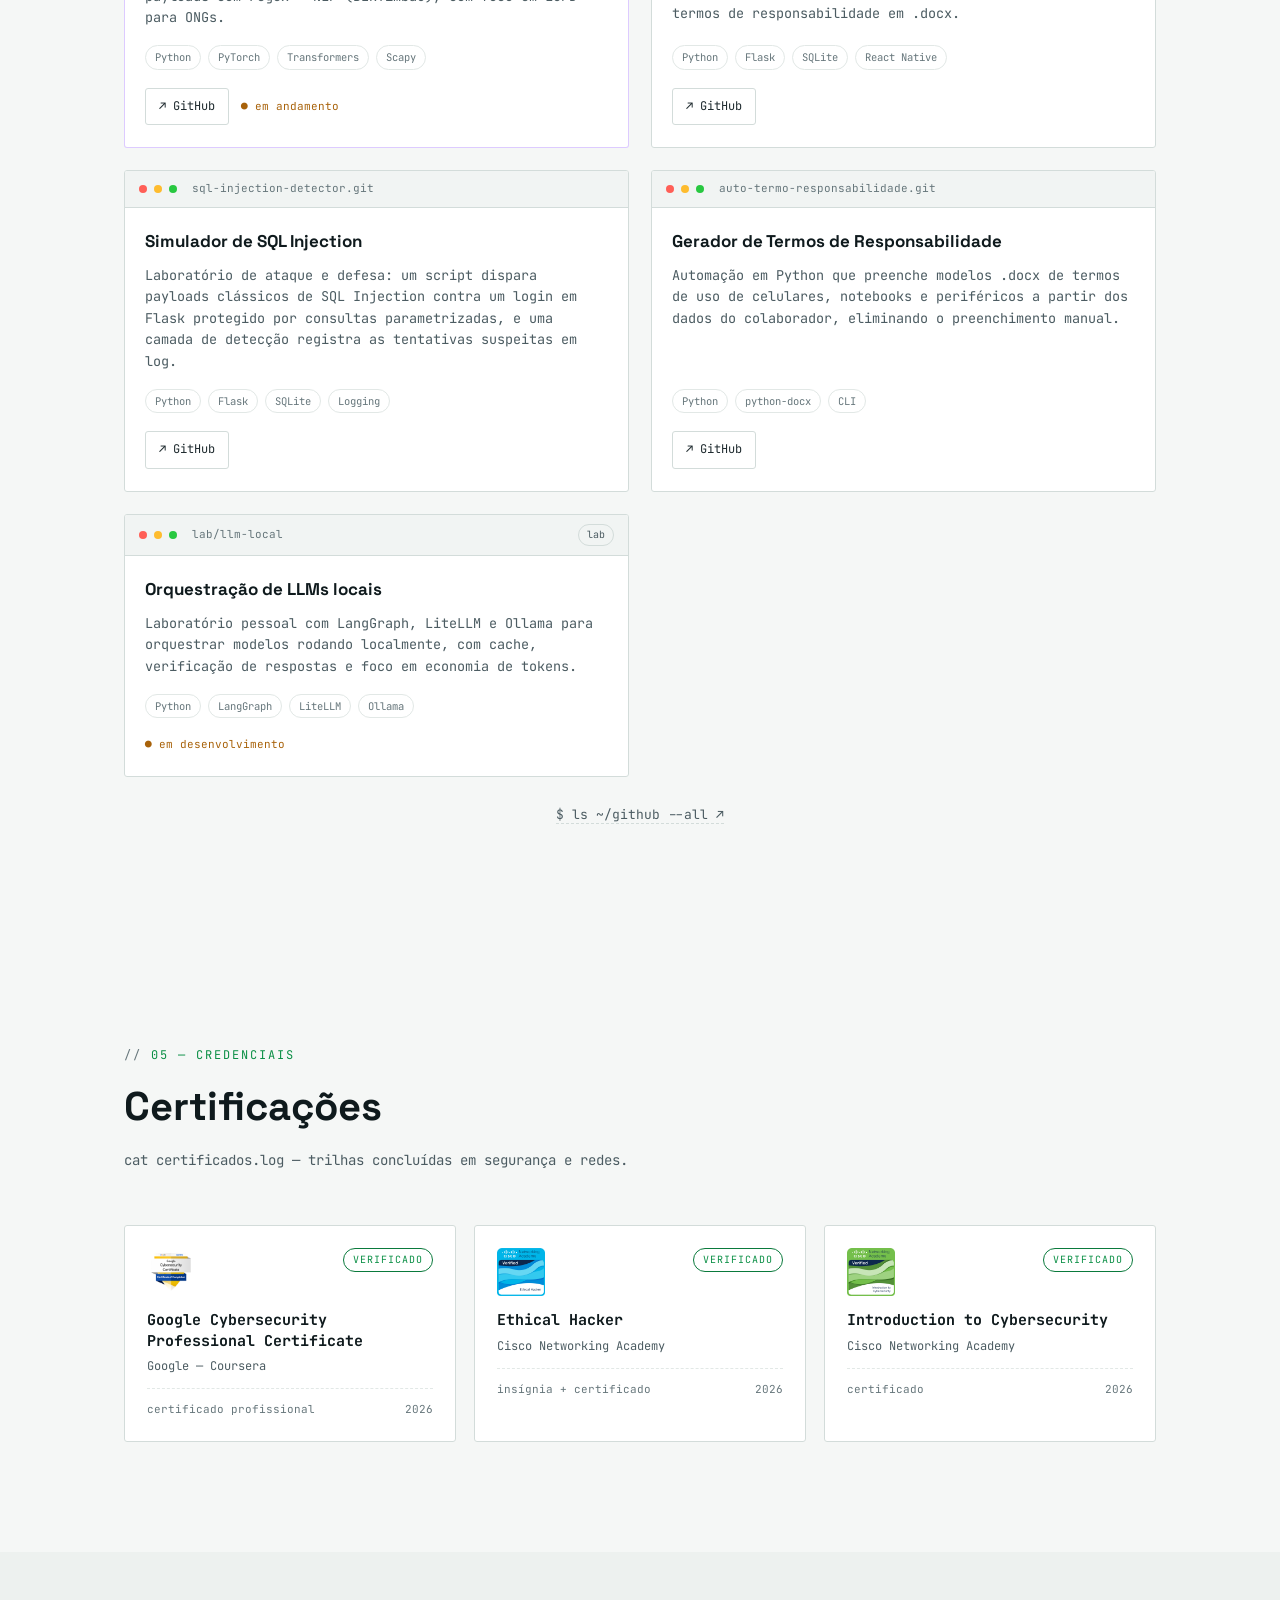
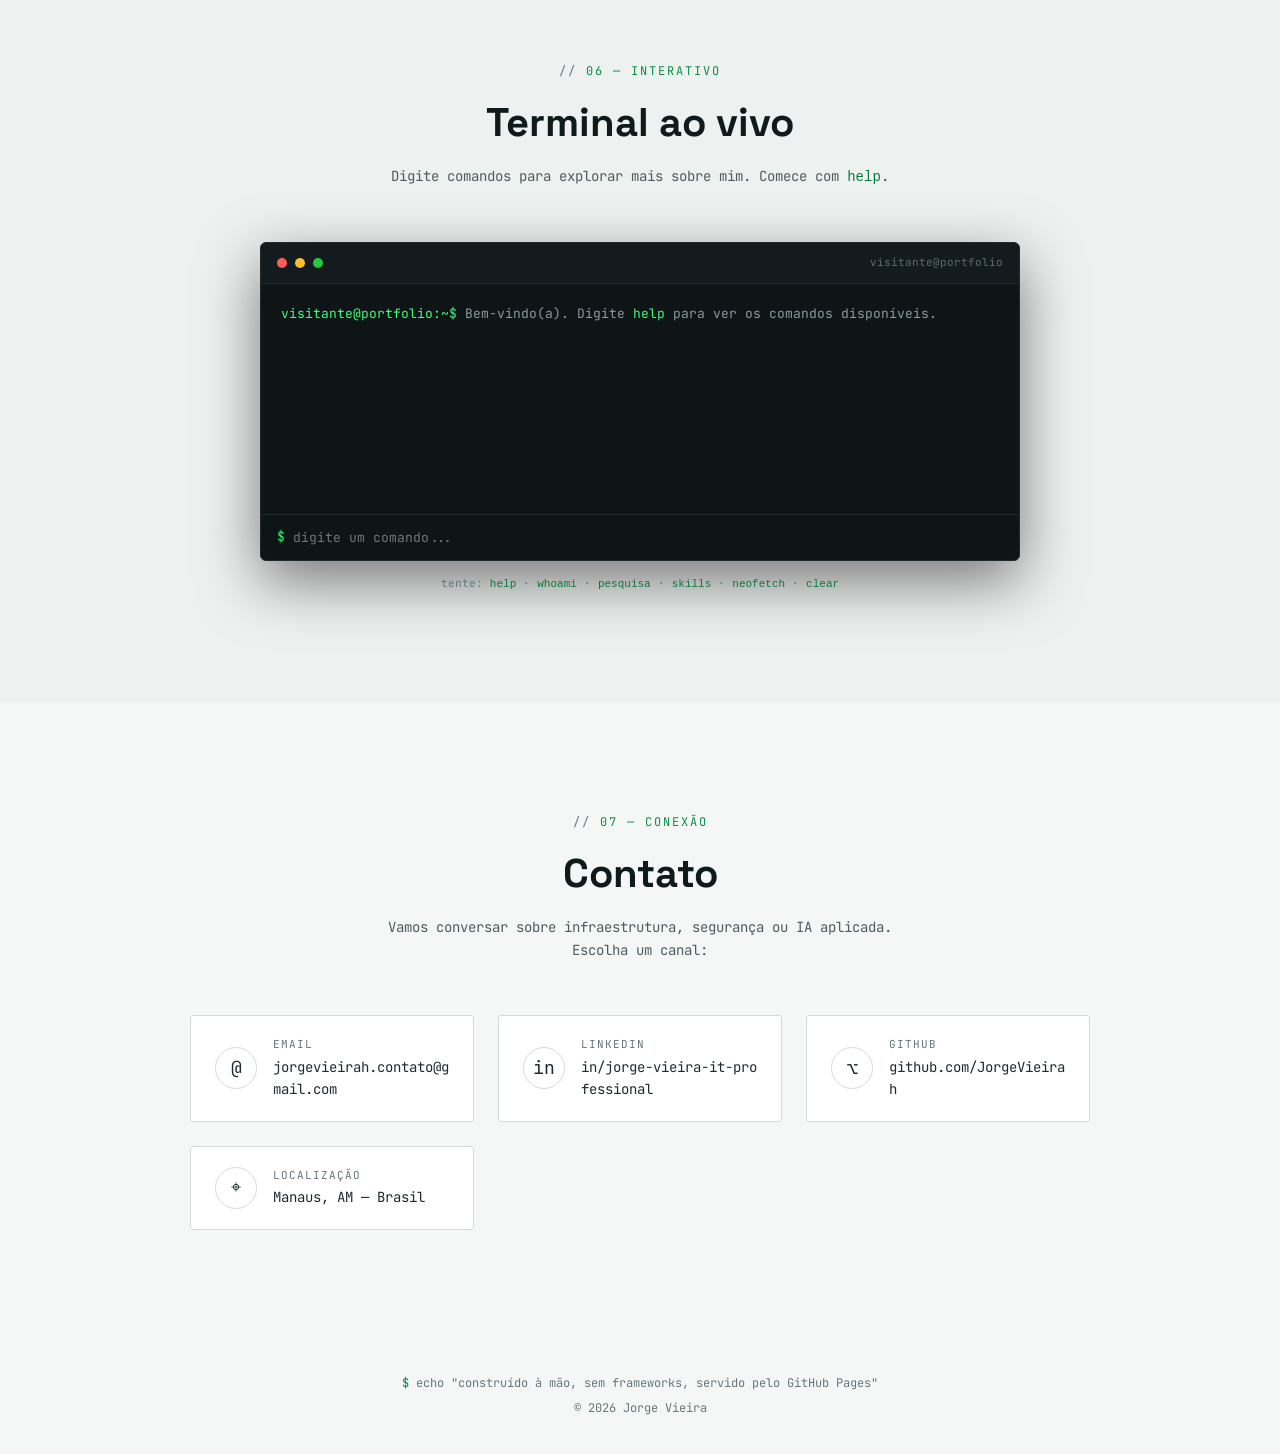
==== commit ea846506: "v3: modo claro, versão em inglês, glitch PT/EN, avatar e transições - tema claro/escuro com preferên" ====
--- a/index.html
+++ b/index.html
@@ -1,5 +1,5 @@
 <!DOCTYPE html>
-<html lang="pt-BR">
+<html lang="pt-BR" data-theme="dark">
 <head>
     <meta charset="UTF-8">
     <meta name="viewport" content="width=device-width, initial-scale=1.0">
@@ -9,7 +9,20 @@
     <meta property="og:description" content="Infraestrutura de TI, cibersegurança e IA aplicada à segurança. Manaus, AM.">
     <meta property="og:type" content="website">
     <meta property="og:url" content="https://jorgevieirah.github.io/">
+    <meta property="og:image" content="https://jorgevieirah.github.io/assets/img/avatar.png">
     <meta name="theme-color" content="#0a0e0f">
+    <script>
+      /* aplica tema e idioma salvos antes da pintura, evitando flash */
+      (function () {
+        try {
+          var t = localStorage.getItem('jv-theme');
+          if (!t) t = window.matchMedia && window.matchMedia('(prefers-color-scheme: light)').matches ? 'light' : 'dark';
+          document.documentElement.setAttribute('data-theme', t);
+          var l = localStorage.getItem('jv-lang');
+          if (l === 'en') document.documentElement.setAttribute('lang', 'en');
+        } catch (e) {}
+      })();
+    </script>
     <link rel="preconnect" href="https://fonts.googleapis.com">
     <link rel="preconnect" href="https://fonts.gstatic.com" crossorigin>
     <link href="https://fonts.googleapis.com/css2?family=JetBrains+Mono:wght@400;500;600;700;800&family=Space+Grotesk:wght@500;600;700&display=swap" rel="stylesheet">
@@ -18,23 +31,33 @@
 <body>
 
     <!-- ======================= TOPBAR ======================= -->
-    <header class="termbar">
+    <header class="termbar" id="termbar">
         <div class="termbar-inner">
             <div style="display:flex; align-items:center; gap:16px;">
                 <div class="dots"><span class="dot r"></span><span class="dot y"></span><span class="dot g"></span></div>
                 <div class="termbar-title">jorge@arch:~<span class="blinker"></span></div>
             </div>
             <nav class="navlinks" id="navlinks">
-                <a href="#sobre">sobre</a>
-                <a href="#pesquisa">pesquisa</a>
-                <a href="#experiencia">experiencia</a>
-                <a href="#projetos">projetos</a>
-                <a href="#certificacoes">certificacoes</a>
-                <a href="#terminal">terminal</a>
-                <a href="#contato">contato</a>
+                <a href="#sobre" data-en="about">sobre</a>
+                <a href="#pesquisa" data-en="research">pesquisa</a>
+                <a href="#experiencia" data-en="experience">experiencia</a>
+                <a href="#projetos" data-en="projects">projetos</a>
+                <a href="#certificacoes" data-en="certifications">certificacoes</a>
+                <a href="#terminal" data-en="terminal">terminal</a>
+                <a href="#contato" data-en="contact">contato</a>
             </nav>
-            <button class="nav-toggle" id="navToggle" aria-label="Abrir menu">≡</button>
-        </div>
+            <div class="term-controls">
+                <button class="ctrl-btn" id="langToggle" aria-label="Mudar idioma para inglês" data-en-aria="Switch language to Portuguese">
+                    <span class="lang-opt" data-lang="pt">PT</span><span class="lang-sep">/</span><span class="lang-opt" data-lang="en">EN</span>
+                </button>
+                <button class="ctrl-btn icon" id="themeToggle" aria-label="Alternar tema claro/escuro" data-en-aria="Toggle light/dark theme">
+                    <svg class="ico-sun" viewBox="0 0 24 24" aria-hidden="true"><circle cx="12" cy="12" r="4"/><path d="M12 2v2M12 20v2M4.9 4.9l1.4 1.4M17.7 17.7l1.4 1.4M2 12h2M20 12h2M4.9 19.1l1.4-1.4M17.7 6.3l1.4-1.4"/></svg>
+                    <svg class="ico-moon" viewBox="0 0 24 24" aria-hidden="true"><path d="M21 12.8A9 9 0 1 1 11.2 3a7 7 0 0 0 9.8 9.8z"/></svg>
+                </button>
+                <button class="nav-toggle" id="navToggle" aria-label="Abrir menu">≡</button>
+            </div>
+        </div>
+        <div class="scroll-progress" id="scrollProgress" aria-hidden="true"></div>
     </header>
 
     <!-- ======================= HERO ======================= -->
@@ -45,25 +68,28 @@
 
             <div class="hero-text-side">
                 <div class="boot-log">
-                    <div><span>[ OK ]</span> montando /home/jorge ...</div>
-                    <div><span>[ OK ]</span> iniciando serviço: blue-team.service</div>
-                    <div><span>[ OK ]</span> carregando modelo: autoencoder.pt</div>
-                    <div><span>[ OK ]</span> sessão pronta — bem-vindo(a)</div>
-                </div>
-
-                <span class="hero-eyebrow">infra · segurança · ia</span>
-
-                <h1>Jorge <span class="accent">Vieira</span></h1>
-                <div class="hero-handle"><span class="at">@</span>jorgevieirah <span class="hero-loc">· Manaus, AM</span></div>
+                    <div><span>[ OK ]</span> <span data-en="mounting /home/jorge ...">montando /home/jorge ...</span></div>
+                    <div><span>[ OK ]</span> <span data-en="starting service: blue-team.service">iniciando serviço: blue-team.service</span></div>
+                    <div><span>[ OK ]</span> <span data-en="loading model: autoencoder.pt">carregando modelo: autoencoder.pt</span></div>
+                    <div><span>[ OK ]</span> <span data-en="session ready — welcome">sessão pronta — bem-vindo(a)</span></div>
+                </div>
+
+                <span class="hero-eyebrow">infra · <span class="glitch" data-words="segurança|security|blue team" data-words-en="security|segurança|blue team">segurança</span> · <span class="glitch" data-words="ia|ai|machine learning" data-words-en="ai|ia|machine learning">ia</span></span>
+
+                <h1>Jorge <span class="accent glitch-name">Vieira</span></h1>
+                <div class="hero-handle">
+                    <span class="avatar" aria-hidden="true"><img src="assets/img/avatar.webp" alt="" width="44" height="44" loading="eager"></span>
+                    <span><span class="at">@</span>jorgevieirah <span class="hero-loc">· Manaus, AM</span></span>
+                </div>
 
                 <div class="typewrap">
-                    <span class="prompt">visitante@portfolio:~$</span> whoami<br>
+                    <span class="prompt" data-en="visitor@portfolio:~$">visitante@portfolio:~$</span> whoami<br>
                     <span id="typed-role"></span><span class="caret"></span>
                 </div>
 
                 <div class="hero-cta">
-                    <a href="#pesquisa" class="btn btn-primary">ver pesquisa</a>
-                    <a href="#projetos" class="btn btn-ghost">&gt; projetos</a>
+                    <a href="#pesquisa" class="btn btn-primary" data-en="see research">ver pesquisa</a>
+                    <a href="#projetos" class="btn btn-ghost" data-en="&gt; projects">&gt; projetos</a>
                 </div>
             </div>
 
@@ -91,8 +117,8 @@
                             <div class="nf-row"><span class="nf-key">OS</span>: <span class="nf-val">Arch Linux x86_64</span></div>
                             <div class="nf-row"><span class="nf-key">Shell</span>: <span class="nf-val">zsh</span></div>
                             <div class="nf-row"><span class="nf-key">Role</span>: <span class="nf-val">Infra &amp; SecOps</span></div>
-                            <div class="nf-row"><span class="nf-key">Research</span>: <span class="nf-val">IA p/ detecção de exfiltração</span></div>
-                            <div class="nf-row"><span class="nf-key">Uptime</span>: <span class="nf-val">3+ anos em TI</span></div>
+                            <div class="nf-row"><span class="nf-key">Research</span>: <span class="nf-val" data-en="AI for exfiltration detection">IA p/ detecção de exfiltração</span></div>
+                            <div class="nf-row"><span class="nf-key">Uptime</span>: <span class="nf-val" data-en="3+ years in IT">3+ anos em TI</span></div>
                             <div class="nf-row"><span class="nf-key">Pkgs</span>: <span class="nf-val">Python · PyTorch · Scapy · AD</span></div>
 
                             <div class="nf-colors">
@@ -109,7 +135,12 @@
             </div>
 
         </div>
-        <div class="scroll-cue"><span>scroll</span><div class="bar"></div></div>
+
+        <!-- indicador de próxima seção: um comando que leva ao prompt do "Sobre" -->
+        <a class="next-cmd" href="#sobre" id="nextCmd">
+            <span class="p">$</span> <span data-en="cd ./about">cd ./sobre</span><span class="caret-sm"></span>
+            <svg class="chev" viewBox="0 0 24 24" aria-hidden="true"><path d="M6 9l6 6 6-6"/></svg>
+        </a>
     </section>
 
     <!-- ======================= SOBRE MIM ======================= -->
@@ -118,8 +149,8 @@
 
             <div class="sec-head-terminal">
                 <div class="terminal-prompt-line">
-                    <span class="prompt">visitante@portfolio:~$</span>
-                    <span class="run-command">cat sobre_mim.md</span>
+                    <span class="prompt" data-en="visitor@portfolio:~$">visitante@portfolio:~$</span>
+                    <span class="run-command" data-en="cat about_me.md">cat sobre_mim.md</span>
                 </div>
             </div>
 
@@ -129,49 +160,49 @@
                         <span class="dot r" style="width:8px;height:8px;"></span>
                         <span class="dot y" style="width:8px;height:8px;"></span>
                         <span class="dot g" style="width:8px;height:8px;"></span>
-                        <span class="f">perfil.json</span>
+                        <span class="f" data-en="profile.json">perfil.json</span>
                     </div>
                     <div class="pc-body">
-                        <div class="pc-row"><span class="pc-key">nome</span><span class="pc-val">Jorge Vieira</span></div>
-                        <div class="pc-row"><span class="pc-key">formação</span><span class="pc-val">Análise e Desenvolvimento de Sistemas</span></div>
-                        <div class="pc-row"><span class="pc-key">atuação</span><span class="pc-val">Assistente de Infraestrutura</span></div>
-                        <div class="pc-row"><span class="pc-key">pesquisa</span><span class="pc-val violet">IA aplicada à segurança (PIBITI)</span></div>
-                        <div class="pc-row"><span class="pc-key">foco</span><span class="pc-val green">Infra · Segurança · IA</span></div>
-                        <div class="pc-row"><span class="pc-key">localização</span><span class="pc-val">Manaus, AM — Brasil</span></div>
-                        <div class="pc-row"><span class="pc-key">status</span><span class="pc-val amber">aprendendo enquanto construo</span></div>
-                        <div class="status-line"><span class="status-dot"></span> aberto a oportunidades</div>
+                        <div class="pc-row"><span class="pc-key" data-en="name">nome</span><span class="pc-val">Jorge Vieira</span></div>
+                        <div class="pc-row"><span class="pc-key" data-en="degree">formação</span><span class="pc-val" data-en="Systems Analysis and Development">Análise e Desenvolvimento de Sistemas</span></div>
+                        <div class="pc-row"><span class="pc-key" data-en="role">atuação</span><span class="pc-val" data-en="IT Infrastructure Assistant">Assistente de Infraestrutura</span></div>
+                        <div class="pc-row"><span class="pc-key" data-en="research">pesquisa</span><span class="pc-val violet" data-en="AI applied to security (PIBITI)">IA aplicada à segurança (PIBITI)</span></div>
+                        <div class="pc-row"><span class="pc-key" data-en="focus">foco</span><span class="pc-val green" data-en="Infra · Security · AI">Infra · Segurança · IA</span></div>
+                        <div class="pc-row"><span class="pc-key" data-en="location">localização</span><span class="pc-val">Manaus, AM — Brasil</span></div>
+                        <div class="pc-row"><span class="pc-key">status</span><span class="pc-val amber" data-en="learning while building">aprendendo enquanto construo</span></div>
+                        <div class="status-line"><span class="status-dot"></span> <span data-en="open to opportunities">aberto a oportunidades</span></div>
                     </div>
                 </div>
 
                 <div class="about-text">
-                    <p>
+                    <p data-en="I work in <strong>IT Infrastructure</strong> and I am graduating in Systems Analysis and Development. Day to day, I handle identity and access management in Active Directory, network monitoring with Cisco Meraki, endpoint management and nationwide technical support.">
                         Sou profissional de <strong>Infraestrutura de TI</strong> e formando em Análise e Desenvolvimento de Sistemas. No dia a dia, cuido da gestão de identidades e acessos no Active Directory, do monitoramento de redes com Cisco Meraki, da gestão de endpoints e do suporte técnico em nível nacional.
                     </p>
-                    <p>
+                    <p data-en="Outside work, I study <span class='hl'>cybersecurity</span> and build labs to test things in practice: traffic capture and analysis, intrusion detection and log analysis. I use <strong>Linux</strong> as my main system (Arch and Fedora) and apply <strong>Python</strong> to automate whatever is repetitive.">
                         Fora do expediente, estudo <span class="hl">cibersegurança</span> e monto laboratórios para testar na prática: captura e análise de tráfego, detecção de intrusão e análise de logs. Uso <strong>Linux</strong> como sistema principal (Arch e Fedora) e aplico <strong>Python</strong> para automatizar o que é repetitivo.
                     </p>
-                    <p>
+                    <p data-en="Today my focus is where security meets <span class='hl-violet'>artificial intelligence</span>. In my technology research grant (PIBITI), I am building a low-cost prototype that uses <strong>Autoencoders</strong> and <strong>NLP</strong> to detect data exfiltration and protect sensitive data in civil society organizations, with a focus on Brazil's data protection law (LGPD).">
                         Hoje meu foco está na interseção entre segurança e <span class="hl-violet">inteligência artificial</span>. Na minha iniciação tecnológica (PIBITI), desenvolvo um protótipo de baixo custo que usa <strong>Autoencoders</strong> e <strong>NLP</strong> para detectar exfiltração e proteger dados sensíveis em organizações da sociedade civil, com foco na LGPD.
                     </p>
-                    <p>
+                    <p data-en="In security, whoever stops learning falls behind, and I bring that to everything I do: every project is a chance to understand a system a little deeper and document what I found along the way.">
                         Em segurança, quem para de aprender fica para trás, e eu levo isso para tudo o que faço: cada projeto é uma chance de entender um sistema um pouco mais a fundo e registrar o que descobri no caminho.
                     </p>
 
                     <div class="skills-block">
                         <div class="skill-group">
                             <h3><span class="sg-dot green"></span>infra &amp; linux</h3>
-                            <div class="skill-tags">
+                            <div class="skill-tags stagger">
                                 <span class="tag">Linux (Arch / Fedora)</span>
                                 <span class="tag">Active Directory / IAM</span>
                                 <span class="tag">Cisco Meraki</span>
-                                <span class="tag">Redes TCP/IP</span>
+                                <span class="tag" data-en="TCP/IP networking">Redes TCP/IP</span>
                                 <span class="tag">UEM / MDM</span>
                                 <span class="tag">Git &amp; GitHub</span>
                             </div>
                         </div>
                         <div class="skill-group">
-                            <h3><span class="sg-dot amber"></span>segurança</h3>
-                            <div class="skill-tags">
+                            <h3><span class="sg-dot amber"></span><span data-en="security">segurança</span></h3>
+                            <div class="skill-tags stagger">
                                 <span class="tag amber">Wireshark</span>
                                 <span class="tag amber">Nmap</span>
                                 <span class="tag amber">Suricata</span>
@@ -181,8 +212,8 @@
                             </div>
                         </div>
                         <div class="skill-group">
-                            <h3><span class="sg-dot violet"></span>ia &amp; dados</h3>
-                            <div class="skill-tags">
+                            <h3><span class="sg-dot violet"></span><span data-en="ai &amp; data">ia &amp; dados</span></h3>
+                            <div class="skill-tags stagger">
                                 <span class="tag violet">Python</span>
                                 <span class="tag violet">PyTorch</span>
                                 <span class="tag violet">scikit-learn</span>
@@ -201,28 +232,28 @@
     <section id="pesquisa" class="research reveal">
         <div class="wrap">
             <div class="sec-head">
-                <span class="sec-tag">02 — pesquisa</span>
-                <h2 class="sec-title">IA contra vazamento de dados</h2>
-                <p class="sec-sub">PIBITI · Iniciação Tecnológica · Centro Universitário Martha Falcão Wyden · ago/2026 – jul/2027</p>
+                <span class="sec-tag" data-en="02 — research">02 — pesquisa</span>
+                <h2 class="sec-title"><span data-en="AI against">IA contra</span> <span class="glitch" data-words="vazamento de dados|data leaks|exfiltração" data-words-en="data leaks|vazamento de dados|exfiltration">vazamento de dados</span></h2>
+                <p class="sec-sub" data-en="PIBITI · Technology Research Grant · Centro Universitário Martha Falcão Wyden · Aug/2026 – Jul/2027">PIBITI · Iniciação Tecnológica · Centro Universitário Martha Falcão Wyden · ago/2026 – jul/2027</p>
             </div>
 
             <div class="research-grid">
                 <div class="research-text">
-                    <p class="rs-lead">
+                    <p class="rs-lead" data-en="Civil society organizations in Manaus handle sensitive data about people in vulnerable situations, are subject to the LGPD and rarely have budget for commercial security tools.">
                         Organizações da sociedade civil de Manaus lidam com dados sensíveis de pessoas em situação de vulnerabilidade, estão sujeitas à LGPD e raramente têm orçamento para ferramentas de segurança comerciais.
                     </p>
-                    <p>
+                    <p data-en="The research proposes an <strong>open source, low-cost prototype</strong> that combines two fronts: an <strong>Autoencoder</strong> that learns the normal behavior of network traffic and flags deviations (possible exfiltration), and an <strong>NLP</strong> module that identifies personal data by context, going beyond simple rules such as &quot;look for a CPF number&quot;.">
                         A pesquisa propõe um <strong>protótipo open source e de baixo custo</strong> que combina duas frentes: um <strong>Autoencoder</strong> que aprende o comportamento normal do tráfego e sinaliza desvios (possíveis exfiltrações), e um módulo de <strong>NLP</strong> que identifica dados pessoais pelo contexto, indo além de regras simples como "procurar um CPF".
                     </p>
-                    <p>
+                    <p data-en="The evaluation compares traditional anomaly detection models with deep learning, measuring precision, recall and latency on local hardware.">
                         A avaliação compara modelos tradicionais de detecção de anomalias com deep learning, medindo precisão, recall e latência em hardware local.
                     </p>
                     <div class="rs-meta">
-                        <span>orientação: Profª Danielle Lima de Figueiredo</span>
-                        <span>linha: Segurança Cibernética</span>
+                        <span data-en="advisor: Prof. Danielle Lima de Figueiredo">orientação: Profª Danielle Lima de Figueiredo</span>
+                        <span data-en="research line: Cybersecurity">linha: Segurança Cibernética</span>
                     </div>
                     <div class="proj-links rs-links">
-                        <a href="https://github.com/JorgeVieirah/pibiti-pibid-osc" target="_blank" rel="noopener">↗ repositório</a>
+                        <a href="https://github.com/JorgeVieirah/pibiti-pibid-osc" target="_blank" rel="noopener" data-en="↗ repository">↗ repositório</a>
                     </div>
                 </div>
 
@@ -233,37 +264,37 @@
                     </div>
                     <div class="pipeline-body">
                         <div class="lane">
-                            <div class="lane-label">tráfego de rede</div>
+                            <div class="lane-label" data-en="network traffic">tráfego de rede</div>
                             <div class="lane-steps">
                                 <span class="step">.pcap</span><span class="arrow">→</span>
                                 <span class="step">scapy · features</span><span class="arrow">→</span>
                                 <span class="step violet">autoencoder</span><span class="arrow">→</span>
-                                <span class="step">score de anomalia</span>
+                                <span class="step" data-en="anomaly score">score de anomalia</span>
                             </div>
                         </div>
                         <div class="lane">
-                            <div class="lane-label">conteúdo</div>
+                            <div class="lane-label" data-en="content">conteúdo</div>
                             <div class="lane-steps">
-                                <span class="step">payload / texto</span><span class="arrow">→</span>
+                                <span class="step" data-en="payload / text">payload / texto</span><span class="arrow">→</span>
                                 <span class="step">regex</span><span class="arrow">+</span>
                                 <span class="step violet">NLP (BERTimbau)</span><span class="arrow">→</span>
-                                <span class="step">dados pessoais</span>
+                                <span class="step" data-en="personal data">dados pessoais</span>
                             </div>
                         </div>
                         <div class="lane merge">
                             <span class="arrow">↘ ↙</span>
-                            <span class="step alert">alerta de possível exfiltração (LGPD)</span>
+                            <span class="step alert" data-en="possible exfiltration alert (LGPD)">alerta de possível exfiltração (LGPD)</span>
                         </div>
 
                         <div class="roadmap">
-                            <div class="roadmap-title"># cronograma</div>
+                            <div class="roadmap-title" data-en="# timeline"># cronograma</div>
                             <ol class="roadmap-steps">
-                                <li class="done"><span>ago–set</span>laboratório e revisão</li>
-                                <li class="current"><span>out–nov</span>dados &amp; NLP</li>
-                                <li><span>dez–jan</span>autoencoder</li>
-                                <li><span>fev–mar</span>testes de exfiltração</li>
-                                <li><span>abr–mai</span>análise comparativa</li>
-                                <li><span>jun–jul</span>relatório final</li>
+                                <li class="done"><span data-en="aug–sep">ago–set</span><span data-en="lab and literature review">laboratório e revisão</span></li>
+                                <li class="current"><span data-en="oct–nov">out–nov</span><span data-en="data &amp; NLP">dados &amp; NLP</span></li>
+                                <li><span data-en="dec–jan">dez–jan</span>autoencoder</li>
+                                <li><span data-en="feb–mar">fev–mar</span><span data-en="exfiltration tests">testes de exfiltração</span></li>
+                                <li><span data-en="apr–may">abr–mai</span><span data-en="comparative analysis">análise comparativa</span></li>
+                                <li><span data-en="jun–jul">jun–jul</span><span data-en="final report">relatório final</span></li>
                             </ol>
                         </div>
                     </div>
@@ -276,26 +307,26 @@
     <section id="experiencia" class="reveal">
         <div class="wrap">
             <div class="sec-head">
-                <span class="sec-tag">03 — trajetória</span>
-                <h2 class="sec-title">Experiência &amp; Formação</h2>
-                <p class="sec-sub">cat history.log — operações corporativas, pesquisa e formação.</p>
-            </div>
-
-            <div class="timeline">
+                <span class="sec-tag" data-en="03 — career">03 — trajetória</span>
+                <h2 class="sec-title" data-en="Experience &amp; Education">Experiência &amp; Formação</h2>
+                <p class="sec-sub" data-en="cat history.log — corporate operations, research and education.">cat history.log — operações corporativas, pesquisa e formação.</p>
+            </div>
+
+            <div class="timeline stagger">
                 <div class="timeline-item">
                     <div class="timeline-dot"></div>
                     <div class="timeline-content">
-                        <span class="timeline-date">[Out/2024] – Atualmente</span>
-                        <h3 class="timeline-title">Assistente de Infraestrutura</h3>
-                        <div class="timeline-meta">Delly's | Suporte em nível nacional &amp; unidade Região Norte</div>
-                        <p>
+                        <span class="timeline-date" data-en="[Oct/2024] – Present">[Out/2024] – Atualmente</span>
+                        <h3 class="timeline-title" data-en="IT Infrastructure Assistant">Assistente de Infraestrutura</h3>
+                        <div class="timeline-meta" data-en="Delly's | Nationwide support &amp; North Region unit">Delly's | Suporte em nível nacional &amp; unidade Região Norte</div>
+                        <p data-en="The only on-site support for the North Region unit, also handling corporate requests nationwide.">
                             Único ponto de suporte local da unidade da Região Norte, atendendo também demandas corporativas em nível nacional.
                         </p>
                         <ul class="tl-list">
-                            <li><strong>Identidade e acessos (IAM):</strong> administração de usuários, grupos e permissões no Active Directory, com foco em conformidade e privilégio mínimo.</li>
-                            <li><strong>Redes e conectividade:</strong> monitoramento de redes e servidores locais com Cisco Meraki e suporte a clientes VPN (FortiClient).</li>
-                            <li><strong>Endpoints e ativos:</strong> deploy padronizado de desktops, notebooks e dispositivos móveis com solução de UEM e gestão do inventário de hardware.</li>
-                            <li><strong>Automação:</strong> ferramentas internas em Python para gestão de dispositivos e geração de termos de responsabilidade.</li>
+                            <li data-en="<strong>Identity and access (IAM):</strong> managing users, groups and permissions in Active Directory, with a focus on compliance and least privilege."><strong>Identidade e acessos (IAM):</strong> administração de usuários, grupos e permissões no Active Directory, com foco em conformidade e privilégio mínimo.</li>
+                            <li data-en="<strong>Networking:</strong> monitoring local networks and servers with Cisco Meraki and supporting VPN clients (FortiClient)."><strong>Redes e conectividade:</strong> monitoramento de redes e servidores locais com Cisco Meraki e suporte a clientes VPN (FortiClient).</li>
+                            <li data-en="<strong>Endpoints and assets:</strong> standardized deployment of desktops, notebooks and mobile devices with a UEM solution, plus hardware inventory management."><strong>Endpoints e ativos:</strong> deploy padronizado de desktops, notebooks e dispositivos móveis com solução de UEM e gestão do inventário de hardware.</li>
+                            <li data-en="<strong>Automation:</strong> internal Python tools for device management and for generating equipment responsibility forms."><strong>Automação:</strong> ferramentas internas em Python para gestão de dispositivos e geração de termos de responsabilidade.</li>
                         </ul>
                     </div>
                 </div>
@@ -303,10 +334,10 @@
                 <div class="timeline-item">
                     <div class="timeline-dot violet"></div>
                     <div class="timeline-content">
-                        <span class="timeline-date">[Ago/2026] – Atualmente</span>
-                        <h3 class="timeline-title">Pesquisador de Iniciação Tecnológica (PIBITI)</h3>
-                        <div class="timeline-meta">Centro Universitário Martha Falcão Wyden | Segurança Cibernética</div>
-                        <p>
+                        <span class="timeline-date" data-en="[Aug/2026] – Present">[Ago/2026] – Atualmente</span>
+                        <h3 class="timeline-title" data-en="Technology Research Student (PIBITI)">Pesquisador de Iniciação Tecnológica (PIBITI)</h3>
+                        <div class="timeline-meta" data-en="Centro Universitário Martha Falcão Wyden | Cybersecurity">Centro Universitário Martha Falcão Wyden | Segurança Cibernética</div>
+                        <p data-en="Building an AI prototype (Autoencoders + NLP) to detect exfiltration and classify sensitive data in civil society organizations. <a class='inline-link' href='#pesquisa'>see details ↑</a>">
                             Desenvolvimento de protótipo de IA (Autoencoders + NLP) para detecção de exfiltração e classificação de dados sensíveis em organizações da sociedade civil. <a class="inline-link" href="#pesquisa">ver detalhes ↑</a>
                         </p>
                     </div>
@@ -315,13 +346,13 @@
                 <div class="timeline-item">
                     <div class="timeline-dot"></div>
                     <div class="timeline-content">
-                        <span class="timeline-date">[Mai/2023] – [Set/2024]</span>
-                        <h3 class="timeline-title">Aprendiz de TI</h3>
-                        <div class="timeline-meta">Grupo 4 Mares | Suporte técnico e Help Desk</div>
+                        <span class="timeline-date" data-en="[May/2023] – [Sep/2024]">[Mai/2023] – [Set/2024]</span>
+                        <h3 class="timeline-title" data-en="IT Apprentice">Aprendiz de TI</h3>
+                        <div class="timeline-meta" data-en="Grupo 4 Mares | Technical support and Help Desk">Grupo 4 Mares | Suporte técnico e Help Desk</div>
                         <ul class="tl-list">
-                            <li><strong>Help Desk:</strong> gestão de chamados via ITSM (Milvus), com triagem, documentação e escalonamento para N2/N3.</li>
-                            <li><strong>Controle de acessos (ERP Winthor):</strong> gerenciamento de permissões aplicando o princípio do privilégio mínimo.</li>
-                            <li><strong>Suporte e inventário:</strong> resolução de incidentes de hardware e software e apoio no controle de ativos móveis e linhas corporativas.</li>
+                            <li data-en="<strong>Help Desk:</strong> ticket management in an ITSM tool (Milvus), with triage, documentation and escalation to L2/L3."><strong>Help Desk:</strong> gestão de chamados via ITSM (Milvus), com triagem, documentação e escalonamento para N2/N3.</li>
+                            <li data-en="<strong>Access control (Winthor ERP):</strong> permission management applying the principle of least privilege."><strong>Controle de acessos (ERP Winthor):</strong> gerenciamento de permissões aplicando o princípio do privilégio mínimo.</li>
+                            <li data-en="<strong>Support and inventory:</strong> hardware and software incident resolution and support for mobile asset and corporate line inventory."><strong>Suporte e inventário:</strong> resolução de incidentes de hardware e software e apoio no controle de ativos móveis e linhas corporativas.</li>
                         </ul>
                     </div>
                 </div>
@@ -329,10 +360,10 @@
                 <div class="timeline-item">
                     <div class="timeline-dot amber"></div>
                     <div class="timeline-content">
-                        <span class="timeline-date">[Mar/2024] – [Dez/2026]</span>
-                        <h3 class="timeline-title">Análise e Desenvolvimento de Sistemas</h3>
-                        <div class="timeline-meta">Centro Universitário Martha Falcão Wyden | Graduação Tecnológica</div>
-                        <p>
+                        <span class="timeline-date" data-en="[Mar/2024] – [Dec/2026]">[Mar/2024] – [Dez/2026]</span>
+                        <h3 class="timeline-title" data-en="Systems Analysis and Development">Análise e Desenvolvimento de Sistemas</h3>
+                        <div class="timeline-meta" data-en="Centro Universitário Martha Falcão Wyden | Technology Degree">Centro Universitário Martha Falcão Wyden | Graduação Tecnológica</div>
+                        <p data-en="Foundations in logic, software engineering and databases, applied to Python automation for infrastructure and to security projects.">
                             Base em lógica, engenharia de software e banco de dados, aplicada no desenvolvimento de automações em Python para infraestrutura e de projetos de segurança.
                         </p>
                     </div>
@@ -345,40 +376,40 @@
     <section id="projetos" class="reveal">
         <div class="wrap">
             <div class="sec-head">
-                <span class="sec-tag">04 — repositório</span>
-                <h2 class="sec-title">Projetos</h2>
-                <p class="sec-sub">ls -la ./projetos — segurança, IA e automação de infraestrutura.</p>
+                <span class="sec-tag" data-en="04 — repository">04 — repositório</span>
+                <h2 class="sec-title" data-en="Projects">Projetos</h2>
+                <p class="sec-sub" data-en="ls -la ./projects — security, AI and infrastructure automation.">ls -la ./projetos — segurança, IA e automação de infraestrutura.</p>
             </div>
 
             <div class="projects-toolbar">
-                <button class="filter-btn active" data-filter="all">todos</button>
-                <button class="filter-btn" data-filter="ia">ia</button>
-                <button class="filter-btn" data-filter="seguranca">segurança</button>
-                <button class="filter-btn" data-filter="automacao">automação</button>
-            </div>
-
-            <div class="proj-grid" id="projGrid">
-
-                <article class="proj-card featured" data-cat="ia seguranca">
+                <button class="filter-btn active" data-filter="all" data-en="all">todos</button>
+                <button class="filter-btn" data-filter="ia" data-en="ai">ia</button>
+                <button class="filter-btn" data-filter="seguranca" data-en="security">segurança</button>
+                <button class="filter-btn" data-filter="automacao" data-en="automation">automação</button>
+            </div>
+
+            <div class="proj-grid stagger" id="projGrid">
+
+                <article class="proj-card featured" data-cat="ia seguranca" data-tone="violet">
                     <div class="proj-termbar">
                         <span class="pdot" style="background:#ff5f57;"></span>
                         <span class="pdot" style="background:#febc2e;"></span>
                         <span class="pdot" style="background:#28c840;"></span>
                         <span class="path">pibiti-pibid-osc.git</span>
-                        <span class="badge violet">pesquisa</span>
+                        <span class="badge violet" data-en="research">pesquisa</span>
                     </div>
                     <div class="proj-body">
-                        <h3>Detecção de Exfiltração com IA (PIBITI)</h3>
-                        <p>Protótipo que extrai features de tráfego (.pcap) com Scapy para um Autoencoder e identifica dados pessoais em payloads com regex + NLP (BERTimbau), com foco em LGPD para ONGs.</p>
+                        <h3 data-en="AI-based Exfiltration Detection (PIBITI)">Detecção de Exfiltração com IA (PIBITI)</h3>
+                        <p data-en="Prototype that extracts traffic features (.pcap) with Scapy for an Autoencoder and identifies personal data in payloads with regex + NLP (BERTimbau), focused on LGPD compliance for NGOs.">Protótipo que extrai features de tráfego (.pcap) com Scapy para um Autoencoder e identifica dados pessoais em payloads com regex + NLP (BERTimbau), com foco em LGPD para ONGs.</p>
                         <div class="proj-stack"><span>Python</span><span>PyTorch</span><span>Transformers</span><span>Scapy</span></div>
                         <div class="proj-links">
                             <a href="https://github.com/JorgeVieirah/pibiti-pibid-osc" target="_blank" rel="noopener">↗ GitHub</a>
-                            <span class="wip">em andamento</span>
+                            <span class="wip" data-en="in progress">em andamento</span>
                         </div>
                     </div>
                 </article>
 
-                <article class="proj-card" data-cat="automacao">
+                <article class="proj-card" data-cat="automacao" data-tone="green">
                     <div class="proj-termbar">
                         <span class="pdot" style="background:#ff5f57;"></span>
                         <span class="pdot" style="background:#febc2e;"></span>
@@ -386,8 +417,8 @@
                         <span class="path">gestao-dispositivos.git</span>
                     </div>
                     <div class="proj-body">
-                        <h3>Gestão de Dispositivos (ITAM)</h3>
-                        <p>Sistema para inventário de aparelhos corporativos: API REST em Flask + SQLite, painel web e app mobile em React Native (Expo). Registra saídas e devoluções e gera os termos de responsabilidade em .docx.</p>
+                        <h3 data-en="Device Management (ITAM)">Gestão de Dispositivos (ITAM)</h3>
+                        <p data-en="Inventory system for corporate devices: Flask + SQLite REST API, web dashboard and React Native (Expo) mobile app. Tracks check-outs and returns and generates responsibility forms in .docx.">Sistema para inventário de aparelhos corporativos: API REST em Flask + SQLite, painel web e app mobile em React Native (Expo). Registra saídas e devoluções e gera os termos de responsabilidade em .docx.</p>
                         <div class="proj-stack"><span>Python</span><span>Flask</span><span>SQLite</span><span>React Native</span></div>
                         <div class="proj-links">
                             <a href="https://github.com/JorgeVieirah/gestao-dispositivos" target="_blank" rel="noopener">↗ GitHub</a>
@@ -395,7 +426,7 @@
                     </div>
                 </article>
 
-                <article class="proj-card" data-cat="seguranca">
+                <article class="proj-card" data-cat="seguranca" data-tone="amber">
                     <div class="proj-termbar">
                         <span class="pdot" style="background:#ff5f57;"></span>
                         <span class="pdot" style="background:#febc2e;"></span>
@@ -403,8 +434,8 @@
                         <span class="path">sql-injection-detector.git</span>
                     </div>
                     <div class="proj-body">
-                        <h3>Simulador de SQL Injection</h3>
-                        <p>Laboratório de ataque e defesa: um script dispara payloads clássicos de SQL Injection contra um login em Flask protegido por consultas parametrizadas, e uma camada de detecção registra as tentativas suspeitas em log.</p>
+                        <h3 data-en="SQL Injection Lab">Simulador de SQL Injection</h3>
+                        <p data-en="Attack and defense lab: a script fires classic SQL Injection payloads at a Flask login protected by parameterized queries, while a detection layer logs the suspicious attempts.">Laboratório de ataque e defesa: um script dispara payloads clássicos de SQL Injection contra um login em Flask protegido por consultas parametrizadas, e uma camada de detecção registra as tentativas suspeitas em log.</p>
                         <div class="proj-stack"><span>Python</span><span>Flask</span><span>SQLite</span><span>Logging</span></div>
                         <div class="proj-links">
                             <a href="https://github.com/JorgeVieirah/Simulador-de-SQL-Injection-Detector" target="_blank" rel="noopener">↗ GitHub</a>
@@ -412,7 +443,7 @@
                     </div>
                 </article>
 
-                <article class="proj-card" data-cat="automacao">
+                <article class="proj-card" data-cat="automacao" data-tone="green">
                     <div class="proj-termbar">
                         <span class="pdot" style="background:#ff5f57;"></span>
                         <span class="pdot" style="background:#febc2e;"></span>
@@ -420,8 +451,8 @@
                         <span class="path">auto-termo-responsabilidade.git</span>
                     </div>
                     <div class="proj-body">
-                        <h3>Gerador de Termos de Responsabilidade</h3>
-                        <p>Automação em Python que preenche modelos .docx de termos de uso de celulares, notebooks e periféricos a partir dos dados do colaborador, eliminando o preenchimento manual.</p>
+                        <h3 data-en="Responsibility Form Generator">Gerador de Termos de Responsabilidade</h3>
+                        <p data-en="Python automation that fills .docx templates of equipment use forms (phones, notebooks and peripherals) from employee data, removing manual work.">Automação em Python que preenche modelos .docx de termos de uso de celulares, notebooks e periféricos a partir dos dados do colaborador, eliminando o preenchimento manual.</p>
                         <div class="proj-stack"><span>Python</span><span>python-docx</span><span>CLI</span></div>
                         <div class="proj-links">
                             <a href="https://github.com/JorgeVieirah/Auto-Termo-Responsabilidade" target="_blank" rel="noopener">↗ GitHub</a>
@@ -429,7 +460,7 @@
                     </div>
                 </article>
 
-                <article class="proj-card" data-cat="ia">
+                <article class="proj-card" data-cat="ia" data-tone="violet">
                     <div class="proj-termbar">
                         <span class="pdot" style="background:#ff5f57;"></span>
                         <span class="pdot" style="background:#febc2e;"></span>
@@ -438,11 +469,11 @@
                         <span class="badge">lab</span>
                     </div>
                     <div class="proj-body">
-                        <h3>Orquestração de LLMs locais</h3>
-                        <p>Laboratório pessoal com LangGraph, LiteLLM e Ollama para orquestrar modelos rodando localmente, com cache, verificação de respostas e foco em economia de tokens.</p>
+                        <h3 data-en="Local LLM Orchestration">Orquestração de LLMs locais</h3>
+                        <p data-en="Personal lab with LangGraph, LiteLLM and Ollama to orchestrate locally running models, with caching, answer verification and a focus on saving tokens.">Laboratório pessoal com LangGraph, LiteLLM e Ollama para orquestrar modelos rodando localmente, com cache, verificação de respostas e foco em economia de tokens.</p>
                         <div class="proj-stack"><span>Python</span><span>LangGraph</span><span>LiteLLM</span><span>Ollama</span></div>
                         <div class="proj-links">
-                            <span class="wip">em desenvolvimento</span>
+                            <span class="wip" data-en="in development">em desenvolvimento</span>
                         </div>
                     </div>
                 </article>
@@ -457,22 +488,22 @@
     <section class="certs reveal" id="certificacoes">
         <div class="wrap">
             <div class="sec-head">
-                <span class="sec-tag">05 — credenciais</span>
-                <h2 class="sec-title">Certificações</h2>
-                <p class="sec-sub">cat certificados.log — trilhas concluídas em segurança e redes.</p>
-            </div>
-
-            <div class="cert-grid">
+                <span class="sec-tag" data-en="05 — credentials">05 — credenciais</span>
+                <h2 class="sec-title" data-en="Certifications">Certificações</h2>
+                <p class="sec-sub" data-en="cat certificates.log — completed tracks in security and networking.">cat certificados.log — trilhas concluídas em segurança e redes.</p>
+            </div>
+
+            <div class="cert-grid stagger">
                 <div class="cert-card">
                     <div class="cert-top">
                         <div class="cert-badge">
                             <img src="assets/img/google-cyber.png" alt="Insígnia Google Cybersecurity">
                         </div>
-                        <span class="cert-status">verificado</span>
+                        <span class="cert-status" data-en="verified">verificado</span>
                     </div>
                     <h3>Google Cybersecurity Professional Certificate</h3>
                     <div class="cert-issuer">Google — Coursera</div>
-                    <div class="cert-meta"><span>certificado profissional</span><span>2026</span></div>
+                    <div class="cert-meta"><span data-en="professional certificate">certificado profissional</span><span>2026</span></div>
                 </div>
 
                 <div class="cert-card">
@@ -480,11 +511,11 @@
                         <div class="cert-badge">
                             <img src="assets/img/cisco-hacker.png" alt="Insígnia Cisco Ethical Hacker">
                         </div>
-                        <span class="cert-status">verificado</span>
+                        <span class="cert-status" data-en="verified">verificado</span>
                     </div>
                     <h3>Ethical Hacker</h3>
                     <div class="cert-issuer">Cisco Networking Academy</div>
-                    <div class="cert-meta"><span>insígnia + certificado</span><span>2026</span></div>
+                    <div class="cert-meta"><span data-en="badge + certificate">insígnia + certificado</span><span>2026</span></div>
                 </div>
 
                 <div class="cert-card">
@@ -492,11 +523,11 @@
                         <div class="cert-badge">
                             <img src="assets/img/cisco-intro.png" alt="Insígnia Cisco Introduction to Cybersecurity">
                         </div>
-                        <span class="cert-status">verificado</span>
+                        <span class="cert-status" data-en="verified">verificado</span>
                     </div>
                     <h3>Introduction to Cybersecurity</h3>
                     <div class="cert-issuer">Cisco Networking Academy</div>
-                    <div class="cert-meta"><span>certificado</span><span>2026</span></div>
+                    <div class="cert-meta"><span data-en="certificate">certificado</span><span>2026</span></div>
                 </div>
             </div>
         </div>
@@ -506,25 +537,25 @@
     <section class="term-section reveal" id="terminal">
         <div class="wrap">
             <div class="sec-head" style="text-align:center;">
-                <span class="sec-tag">06 — interativo</span>
-                <h2 class="sec-title">Terminal ao vivo</h2>
-                <p class="sec-sub" style="margin:10px auto 0;">Digite comandos para explorar mais sobre mim. Comece com <code style="color:var(--green-dim);">help</code>.</p>
+                <span class="sec-tag" data-en="06 — interactive">06 — interativo</span>
+                <h2 class="sec-title" data-en="Live terminal">Terminal ao vivo</h2>
+                <p class="sec-sub" style="margin:10px auto 0;" data-en="Type commands to explore more about me. Start with <code style='color:var(--green-dim);'>help</code>.">Digite comandos para explorar mais sobre mim. Comece com <code style="color:var(--green-dim);">help</code>.</p>
             </div>
 
             <div class="live-term">
                 <div class="live-term-bar">
                     <span class="dot r"></span><span class="dot y"></span><span class="dot g"></span>
-                    <span class="lt-title">visitante@portfolio</span>
+                    <span class="lt-title" data-en="visitor@portfolio">visitante@portfolio</span>
                 </div>
                 <div class="live-term-body" id="termBody">
-                    <div class="ln"><span class="p">visitante@portfolio:~$</span> <span class="out">Bem-vindo(a). Digite <span class="ok">help</span> para ver os comandos disponíveis.</span></div>
+                    <div class="ln"><span class="p" data-en="visitor@portfolio:~$">visitante@portfolio:~$</span> <span class="out" data-en="Welcome. Type <span class='ok'>help</span> to see the available commands.">Bem-vindo(a). Digite <span class="ok">help</span> para ver os comandos disponíveis.</span></div>
                 </div>
                 <form class="live-term-form" id="termForm">
                     <span class="p">$</span>
-                    <input type="text" id="termInput" autocomplete="off" maxlength="80" placeholder="digite um comando..." aria-label="Campo de comando do terminal">
+                    <input type="text" id="termInput" autocomplete="off" maxlength="80" placeholder="digite um comando..." data-en-placeholder="type a command..." aria-label="Campo de comando do terminal">
                 </form>
             </div>
-            <p class="term-hint">tente: <code>help</code> · <code>whoami</code> · <code>pesquisa</code> · <code>skills</code> · <code>neofetch</code> · <code>clear</code></p>
+            <p class="term-hint"><span data-en="try:">tente:</span> <code>help</code> · <code>whoami</code> · <code>pesquisa</code> · <code>skills</code> · <code>neofetch</code> · <code>clear</code></p>
         </div>
     </section>
 
@@ -532,12 +563,12 @@
     <section id="contato" class="reveal">
         <div class="wrap">
             <div class="sec-head" style="text-align: center;">
-                <span class="sec-tag">07 — conexão</span>
-                <h2 class="sec-title">Contato</h2>
-                <p class="sec-sub" style="margin: 10px auto 0;">Vamos conversar sobre infraestrutura, segurança ou IA aplicada. Escolha um canal:</p>
-            </div>
-
-            <div class="contact-grid">
+                <span class="sec-tag" data-en="07 — connect">07 — conexão</span>
+                <h2 class="sec-title" data-en="Contact">Contato</h2>
+                <p class="sec-sub" style="margin: 10px auto 0;" data-en="Let's talk about infrastructure, security or applied AI. Pick a channel:">Vamos conversar sobre infraestrutura, segurança ou IA aplicada. Escolha um canal:</p>
+            </div>
+
+            <div class="contact-grid stagger">
                 <a class="contact-item" href="mailto:jorgevieirah.contato@gmail.com">
                     <div class="ci-icon">@</div>
                     <div><div class="ci-label">email</div><div class="ci-value">jorgevieirah.contato@gmail.com</div></div>
@@ -552,7 +583,7 @@
                 </a>
                 <div class="contact-item" style="cursor:default;">
                     <div class="ci-icon">⌖</div>
-                    <div><div class="ci-label">localização</div><div class="ci-value">Manaus, AM — Brasil</div></div>
+                    <div><div class="ci-label" data-en="location">localização</div><div class="ci-value">Manaus, AM — Brasil</div></div>
                 </div>
             </div>
         </div>
@@ -561,7 +592,7 @@
     <!-- ======================= FOOTER ======================= -->
     <footer>
         <div class="wrap">
-            <div class="fline"><span class="green">$</span> echo "construído à mão, sem frameworks, servido pelo GitHub Pages"</div>
+            <div class="fline"><span class="green">$</span> <span data-en="echo &quot;hand-built, no frameworks, served by GitHub Pages&quot;">echo "construído à mão, sem frameworks, servido pelo GitHub Pages"</span></div>
             <div class="fline">© <span id="year"></span> Jorge Vieira</div>
         </div>
     </footer>
--- a/css/style.css
+++ b/css/style.css
@@ -14,6 +14,12 @@
   --red:        #ff5c5c;
   --blue:       #58c4ff;
   --violet:     #b48cff;
+  --strong:     #eef4f4;
+  --on-green:   #06140a;
+  --topbar:     rgba(10, 14, 15, 0.88);
+  --term-bg:    #070a0b;
+  --shadow:     rgba(0,0,0,.45);
+  --scan:       rgba(255, 255, 255, 0.014);
 
   --mono: 'JetBrains Mono', ui-monospace, monospace;
   --disp: 'Space Grotesk', sans-serif;
@@ -22,6 +28,29 @@
   --maxw: 1080px;
 }
 
+[data-theme="light"] {
+  --bg:         #f5f7f6;
+  --bg-alt:     #edf1ef;
+  --panel:      #ffffff;
+  --panel-2:    #f1f4f3;
+  --line:       #d3dcda;
+  --line-soft:  #e2e8e6;
+  --text:       #1f2b2f;
+  --text-dim:   #4c5c62;
+  --text-faint: #66767b;
+  --green:      #0a8f45;
+  --green-dim:  #0a7a3c;
+  --amber:      #a8620a;
+  --red:        #c93434;
+  --blue:       #0b74b0;
+  --violet:     #6a46d1;
+  --strong:     #0f1a1d;
+  --on-green:   #ffffff;
+  --topbar:     rgba(245, 247, 246, 0.9);
+  --term-bg:    #0f1517;
+  --shadow:     rgba(20,40,40,.14);
+  --scan:       rgba(0, 0, 0, 0);
+}
 * { box-sizing: border-box; margin: 0; padding: 0; }
 html { scroll-behavior: smooth; }
 
@@ -41,8 +70,8 @@
   z-index: 9999;
   background: repeating-linear-gradient(
     to bottom,
-    rgba(255, 255, 255, 0.014) 0px,
-    rgba(255, 255, 255, 0.014) 1px,
+    var(--scan) 0px,
+    var(--scan) 1px,
     transparent 1px,
     transparent 3px
   );
@@ -56,7 +85,7 @@
   background: radial-gradient(ellipse at 50% 0%, rgba(57, 255, 122, 0.05), transparent 55%);
 }
 
-::selection { background: var(--green); color: #06140a; }
+::selection { background: var(--green); color: var(--on-green); }
 
 a { color: inherit; text-decoration: none; }
 ul { list-style: none; }
@@ -89,7 +118,7 @@
 .termbar {
   position: fixed; top: 0; left: 0; right: 0;
   z-index: 500;
-  background: rgba(10, 14, 15, 0.88);
+  background: var(--topbar);
   backdrop-filter: blur(10px);
   border-bottom: 1px solid var(--line);
 }
@@ -139,7 +168,7 @@
 
 @media (max-width: 760px) {
   .navlinks {
-    position: fixed; top: 49px; left: 0; right: 0;
+    position: fixed; top: 58px; left: 0; right: 0;
     background: var(--bg-alt); border-bottom: 1px solid var(--line);
     flex-direction: column; gap: 0;
     max-height: 0; overflow: hidden;
@@ -202,7 +231,7 @@
   font-size: clamp(2.4rem, 7vw, 4.6rem);
   line-height: 1.02;
   font-weight: 700;
-  color: #eef4f4;
+  color: var(--strong);
   opacity: 0; animation: fadeUp .6s ease forwards 1.25s;
 }
 .hero h1 .accent { color: var(--green); }
@@ -223,7 +252,7 @@
   opacity: 0; animation: fadeUp .6s ease forwards 1.55s;
 }
 .typewrap .prompt { color: var(--green); }
-#typed-role { color: #eef4f4; font-weight: 600; }
+#typed-role { color: var(--strong); font-weight: 600; }
 .caret {
   display: inline-block; width: 9px; height: 1.05em; background: var(--green);
   vertical-align: text-bottom; margin-left: 2px;
@@ -252,7 +281,7 @@
 .btn:active { transform: translateY(1px) scale(.98); }
 
 .btn-primary {
-  background: var(--green); color: #06140a; border-color: var(--green);
+  background: var(--green); color: var(--on-green); border-color: var(--green);
   box-shadow: 0 0 0 0 rgba(57, 255, 122, .5);
 }
 .btn-primary:hover {
@@ -265,41 +294,6 @@
 .btn-ghost:hover {
   border-color: var(--green); color: var(--green);
   transform: translateY(-2px);
-}
-
-.scroll-cue {
-  position: absolute; bottom: 26px; left: 50%; transform: translateX(-50%);
-  font-size: 11px; color: var(--text-faint);
-  display: flex; flex-direction: column; align-items: center; gap: 8px;
-  opacity: 0; animation: fadeUp .6s ease forwards 2s;
-}
-
-/* O trilho translúcido */
-.scroll-cue .bar {
-  width: 2px;
-  height: 46px;
-  background: rgba(57, 255, 122, 0.08);
-  position: relative;
-  overflow: hidden;
-  border-radius: 4px;
-}
-
-/* A gota / fluxo de água */
-.scroll-cue .bar::after {
-  content: '';
-  position: absolute;
-  top: -40px;
-  left: 0;
-  width: 100%;
-  height: 40px;
-  background: linear-gradient(to bottom, transparent, var(--green), transparent);
-  animation: liquidFlow 2.4s cubic-bezier(0.25, 1, 0.5, 1) infinite;
-}
-
-/* A física da queda */
-@keyframes liquidFlow {
-  0% { top: -40px; }
-  100% { top: 100%; }
 }
 
 /* ============================================================
@@ -409,7 +403,7 @@
 .sec-title {
   font-family: var(--disp); font-weight: 700;
   font-size: clamp(1.7rem, 4vw, 2.5rem);
-  color: #eef4f4;
+  color: var(--strong);
 }
 .sec-sub { color: var(--text-dim); font-size: 14px; margin-top: 10px; max-width: 560px; }
 
@@ -472,7 +466,7 @@
 }
 
 .about-text p { color: var(--text); font-size: 15px; margin-bottom: 16px; min-height: 1.5em; }
-.about-text strong { color: #eef4f4; font-weight: 600; }
+.about-text strong { color: var(--strong); font-weight: 600; }
 .about-text .hl { color: var(--green); }
 
 .skills-block { 
@@ -510,7 +504,7 @@
 .terminal-prompt-line .prompt { color: var(--green); }
 
 .run-command {
-  color: #eef4f4; font-weight: 600; display: inline-block;
+  color: var(--strong); font-weight: 600; display: inline-block;
   width: 0; overflow: hidden; white-space: nowrap; border-right: 2px solid transparent;
 }
 .about.in .run-command {
@@ -582,7 +576,7 @@
 
 .timeline-title {
     font-size: 18px;
-    color: #eef4f4;
+    color: var(--strong);
     margin-bottom: 4px;
     font-family: var(--disp);
 }
@@ -602,7 +596,7 @@
 }
 
 .timeline-content strong {
-    color: #eef4f4;
+    color: var(--strong);
     font-weight: 600;
 }
 
@@ -655,7 +649,7 @@
   color: var(--green); border: 1px solid var(--green-dim);
   border-radius: 20px; padding: 3px 9px;
 }
-.cert-card h3 { font-size: 15px; color: #eef4f4; margin-bottom: 6px; line-height: 1.35; }
+.cert-card h3 { font-size: 15px; color: var(--strong); margin-bottom: 6px; line-height: 1.35; }
 .cert-issuer { font-size: 12px; color: var(--text-dim); margin-bottom: 12px; }
 .cert-meta { font-size: 11px; color: var(--text-faint); display: flex; justify-content: space-between; border-top: 1px dashed var(--line-soft); padding-top: 12px; }
 
@@ -669,7 +663,7 @@
   padding: 8px 14px; cursor: pointer; transition: all .2s ease;
 }
 .filter-btn:hover { color: var(--green); border-color: var(--green-dim); }
-.filter-btn.active { background: var(--green); color: #06140a; border-color: var(--green); font-weight: 600; }
+.filter-btn.active { background: var(--green); color: var(--on-green); border-color: var(--green); font-weight: 600; }
 
 .proj-grid { display: grid; grid-template-columns: repeat(2, 1fr); gap: 22px; min-height: 200px; }
 @media (max-width: 760px) { .proj-grid { grid-template-columns: 1fr; } }
@@ -693,7 +687,7 @@
 .proj-body { padding: 20px 20px 22px; flex: 1; display: flex; flex-direction: column; }
 .proj-cmd { font-size: 12px; color: var(--green-dim); margin-bottom: 10px; }
 .proj-cmd .p { color: var(--green); }
-.proj-card h3 { font-size: 17px; color: #eef4f4; margin-bottom: 10px; font-family: var(--disp); }
+.proj-card h3 { font-size: 17px; color: var(--strong); margin-bottom: 10px; font-family: var(--disp); }
 .proj-card p { font-size: 13.5px; color: var(--text-dim); margin-bottom: 16px; flex: 1; }
 
 .proj-stack { display: flex; flex-wrap: wrap; gap: 7px; margin-bottom: 18px; }
@@ -718,7 +712,7 @@
   background: var(--bg-alt); 
 }
 .live-term {
-  background: #070a0b; border: 1px solid var(--line); border-radius: 6px;
+  background: var(--term-bg); border: 1px solid var(--line); border-radius: 6px;
   max-width: 760px; margin: 0 auto; box-shadow: 0 20px 60px rgba(0,0,0,.5);
 }
 .live-term-bar {
@@ -857,8 +851,8 @@
 .research { background: var(--bg-alt); }
 .research-grid { display: grid; grid-template-columns: 1fr 1.1fr; gap: 36px; align-items: start; }
 .research-text p { font-size: 14.5px; color: var(--text); margin-bottom: 14px; }
-.research-text strong { color: #eef4f4; }
-.research-text .rs-lead { color: #eef4f4; font-size: 15.5px; border-left: 2px solid var(--violet); padding-left: 14px; }
+.research-text strong { color: var(--strong); }
+.research-text .rs-lead { color: var(--strong); font-size: 15.5px; border-left: 2px solid var(--violet); padding-left: 14px; }
 .rs-meta { display: flex; flex-direction: column; gap: 4px; font-size: 12px; color: var(--text-faint); margin: 18px 0; }
 .rs-meta span::before { content: '# '; color: var(--violet); }
 
@@ -886,11 +880,12 @@
   font-size: 11px; color: var(--text-faint); border: 1px solid var(--line-soft);
   border-radius: var(--radius); padding: 7px 9px; line-height: 1.35;
 }
-.roadmap-steps li span { display: block; font-size: 10px; color: var(--text-faint); opacity: .8; }
+.roadmap-steps li > span:first-child { display: block; font-size: 10px; color: var(--text-faint); opacity: .8; }
 .roadmap-steps li.done { color: var(--green-dim); border-color: var(--green-dim); }
-.roadmap-steps li.done span::after { content: ' ✓'; }
+.roadmap-steps li.done > span:first-child::after { content: ' ✓'; }
 .roadmap-steps li.current { color: var(--violet); border-color: var(--violet); background: rgba(180, 140, 255, 0.07); }
-.roadmap-steps li.current span::after { content: ' ← agora'; color: var(--violet); }
+.roadmap-steps li.current > span:first-child::after { content: ' ← agora'; color: var(--violet); }
+html[lang="en"] .roadmap-steps li.current > span:first-child::after { content: ' ← now'; }
 
 /* timeline */
 .timeline-dot.violet { background: var(--violet); box-shadow: 0 0 10px var(--violet); }
@@ -924,3 +919,151 @@
   .roadmap-steps { grid-template-columns: repeat(2, 1fr); }
   .step { white-space: normal; }
 }
+
+
+/* ============================================================
+   v3 — controles, transições, glitch, avatar, tema claro
+   ============================================================ */
+
+/* transição suave ao trocar de tema */
+html.theme-anim, html.theme-anim *, html.theme-anim *::before, html.theme-anim *::after {
+  transition: background-color .4s ease, color .4s ease, border-color .4s ease, box-shadow .4s ease !important;
+}
+
+/* barra superior: controles e progresso de leitura */
+.termbar { transition: background .3s ease, box-shadow .3s ease; }
+.termbar-inner { transition: padding .3s ease; gap: 18px; }
+.termbar.scrolled .termbar-inner { padding-top: 8px; padding-bottom: 8px; }
+.termbar.scrolled { box-shadow: 0 6px 24px var(--shadow); }
+.term-controls { display: flex; align-items: center; gap: 8px; }
+.ctrl-btn {
+  font-family: var(--mono); font-size: 11.5px; color: var(--text-dim);
+  background: transparent; border: 1px solid var(--line); border-radius: var(--radius);
+  height: 32px; padding: 0 10px; cursor: pointer; display: inline-flex; align-items: center; gap: 3px;
+  transition: border-color .2s ease, color .2s ease;
+}
+.ctrl-btn:hover { border-color: var(--green); color: var(--green); }
+.ctrl-btn .lang-opt { opacity: .55; transition: opacity .2s ease, color .2s ease; }
+.ctrl-btn .lang-opt.on { opacity: 1; color: var(--green); font-weight: 700; }
+.ctrl-btn .lang-sep { opacity: .4; }
+.ctrl-btn.icon { width: 32px; padding: 0; justify-content: center; }
+.ctrl-btn svg { width: 15px; height: 15px; fill: none; stroke: currentColor; stroke-width: 2; stroke-linecap: round; stroke-linejoin: round; }
+[data-theme="dark"] .ico-moon, [data-theme="light"] .ico-sun { display: none; }
+.scroll-progress {
+  position: absolute; left: 0; right: 0; bottom: -1px; height: 2px;
+  background: linear-gradient(90deg, var(--green-dim), var(--green));
+  box-shadow: 0 0 10px var(--green);
+  transform: scaleX(0); transform-origin: left center;
+}
+@media (max-width: 1100px) { .navlinks { gap: 16px; font-size: 12px; } }
+@media (max-width: 760px) { .navlinks.open { max-height: 380px; } }
+
+/* avatar discreto ao lado do @ */
+.hero-handle { display: flex; align-items: center; gap: 12px; }
+.avatar {
+  position: relative; flex-shrink: 0; width: 44px; height: 44px; border-radius: 50%;
+  background: radial-gradient(circle at 50% 35%, var(--panel-2), var(--panel));
+  border: 1px solid var(--green-dim); overflow: hidden;
+  box-shadow: 0 0 0 3px var(--bg), 0 0 14px rgba(57, 255, 122, .18);
+  transition: box-shadow .3s ease, border-color .3s ease;
+}
+.avatar img { width: 100%; height: 100%; object-fit: cover; filter: grayscale(.85) contrast(1.05); transition: filter .4s ease; }
+.avatar::after {
+  content: ''; position: absolute; inset: 0; border-radius: 50%;
+  background: var(--green); mix-blend-mode: color; opacity: .28; transition: opacity .4s ease;
+}
+.hero-handle:hover .avatar img { filter: none; }
+.hero-handle:hover .avatar::after { opacity: 0; }
+.hero-handle:hover .avatar { border-color: var(--green); box-shadow: 0 0 0 3px var(--bg), 0 0 20px rgba(57, 255, 122, .35); }
+
+/* indicador de próxima seção: comando clicável que leva ao prompt do Sobre */
+.next-cmd {
+  position: absolute; bottom: 28px; left: 50%; transform: translateX(-50%);
+  display: inline-flex; align-items: center; gap: 8px;
+  font-size: 12px; color: var(--text-dim);
+  border: 1px solid var(--line); border-radius: 20px; padding: 7px 14px;
+  background: var(--panel);
+  opacity: 0; animation: fadeUp .6s ease forwards 2s;
+  transition: opacity .3s ease, transform .3s ease, border-color .2s ease, color .2s ease;
+}
+.next-cmd .p { color: var(--green); }
+.next-cmd:hover { border-color: var(--green); color: var(--green); }
+.next-cmd .caret-sm { width: 6px; height: 12px; background: var(--green); animation: blink 1.1s steps(1) infinite; }
+.next-cmd .chev { width: 14px; height: 14px; fill: none; stroke: var(--green); stroke-width: 2; animation: nudge 1.6s ease-in-out infinite; }
+.next-cmd.gone { opacity: 0 !important; transform: translate(-50%, 10px); pointer-events: none; }
+@keyframes nudge { 0%, 100% { transform: translateY(-1px); } 50% { transform: translateY(3px); } }
+
+/* entrada em cascata dos itens de cada seção */
+.stagger > * {
+  opacity: 0; transform: translateY(16px);
+  transition: opacity .55s ease, transform .55s cubic-bezier(.2, .7, .2, 1);
+  transition-delay: calc(var(--i, 0) * 70ms + 120ms);
+}
+.reveal.in .stagger > *, .skills-block.visible .stagger > * { opacity: 1; transform: none; }
+.reveal { transition: opacity .7s ease, transform .7s cubic-bezier(.2, .7, .2, 1); }
+
+/* cards de projeto: inclinação e brilho na cor da categoria */
+.proj-grid { perspective: 1200px; }
+.proj-card {
+  --tone: var(--green);
+  transform: rotateX(var(--rx, 0deg)) rotateY(var(--ry, 0deg));
+  transform-style: preserve-3d;
+  transition: transform .25s ease, border-color .3s ease, box-shadow .3s ease, opacity .5s ease calc(var(--i, 0) * 70ms + 120ms);
+  position: relative;
+}
+.reveal.in .proj-grid.stagger > .proj-card { transform: rotateX(var(--rx, 0deg)) rotateY(var(--ry, 0deg)); }
+.reveal.in .proj-grid.stagger > .proj-card:hover { transform: rotateX(var(--rx, 0deg)) rotateY(var(--ry, 0deg)) translateY(-4px); }
+.proj-card.is-out { transition-delay: 0s !important; }
+.proj-card[data-tone="violet"] { --tone: var(--violet); }
+.proj-card[data-tone="amber"] { --tone: var(--amber); }
+.proj-card::before {
+  content: ''; position: absolute; inset: 0; pointer-events: none; opacity: 0;
+  background: radial-gradient(260px circle at var(--mx, 50%) var(--my, 50%), color-mix(in srgb, var(--tone) 14%, transparent), transparent 70%);
+  transition: opacity .3s ease;
+}
+.proj-card:hover { border-color: var(--tone); box-shadow: 0 18px 40px var(--shadow), 0 0 0 1px color-mix(in srgb, var(--tone) 35%, transparent); transform: rotateX(var(--rx, 0deg)) rotateY(var(--ry, 0deg)) translateY(-4px); }
+.proj-card:hover::before { opacity: 1; }
+.reveal.in .proj-grid.stagger > .proj-card.is-out, .proj-card.is-out { opacity: 0; transform: scale(.96) translateY(8px); }
+
+/* pipeline: as etapas acendem em sequência quando a seção aparece */
+.pipeline-card .step, .pipeline-card .arrow {
+  opacity: .25; transform: translateY(4px);
+  transition: opacity .45s ease, transform .45s ease, box-shadow .6s ease;
+  transition-delay: calc(var(--i, 0) * 90ms + 300ms);
+}
+.research.in .pipeline-card .step, .research.in .pipeline-card .arrow { opacity: 1; transform: none; }
+.research.in .pipeline-card .step.alert { animation: alertPulse 1.6s ease 2.2s 2; }
+@keyframes alertPulse {
+  0%, 100% { box-shadow: 0 0 0 0 rgba(255, 180, 84, 0); }
+  50% { box-shadow: 0 0 0 4px rgba(255, 180, 84, .18); }
+}
+
+/* glitch: palavras que falham e trocam (PT / EN / sinônimos) */
+.glitch, .glitch-name { position: relative; display: inline-block; }
+.glitch.is-glitching, .glitch-name.is-glitching {
+  text-shadow: 2px 0 var(--red), -2px 0 var(--blue);
+  animation: jitter .12s steps(2) infinite;
+}
+@keyframes jitter {
+  0% { transform: translate(0, 0); clip-path: inset(0 0 0 0); }
+  33% { transform: translate(-1px, 1px); clip-path: inset(10% 0 35% 0); }
+  66% { transform: translate(1px, -1px); clip-path: inset(55% 0 5% 0); }
+  100% { transform: translate(0, 0); clip-path: inset(0 0 0 0); }
+}
+
+/* terminal ao vivo continua escuro também no tema claro */
+[data-theme="light"] .live-term {
+  --text: #c8d3d5; --text-dim: #8a9aa0; --text-faint: #5a6a6f;
+  --green: #39ff7a; --green-dim: #1f8a48; --amber: #ffb454; --violet: #b48cff; --line: #1f2a2e; --panel-2: #131b1f;
+}
+[data-theme="light"] .hero-grid-bg {
+  background-image: linear-gradient(rgba(10, 143, 69, 0.07) 1px, transparent 1px), linear-gradient(90deg, rgba(10, 143, 69, 0.07) 1px, transparent 1px);
+}
+[data-theme="light"] body::after { background: radial-gradient(ellipse at 50% 0%, rgba(10, 143, 69, 0.06), transparent 55%); }
+[data-theme="light"] .avatar { box-shadow: 0 0 0 3px var(--bg), 0 0 10px rgba(10, 143, 69, .15); }
+[data-theme="light"] .btn-primary:hover { box-shadow: 0 0 20px rgba(10, 143, 69, .25); }
+
+@media (prefers-reduced-motion: reduce) {
+  .stagger > *, .pipeline-card .step, .pipeline-card .arrow { opacity: 1 !important; transform: none !important; }
+  .proj-card { transform: none !important; }
+}
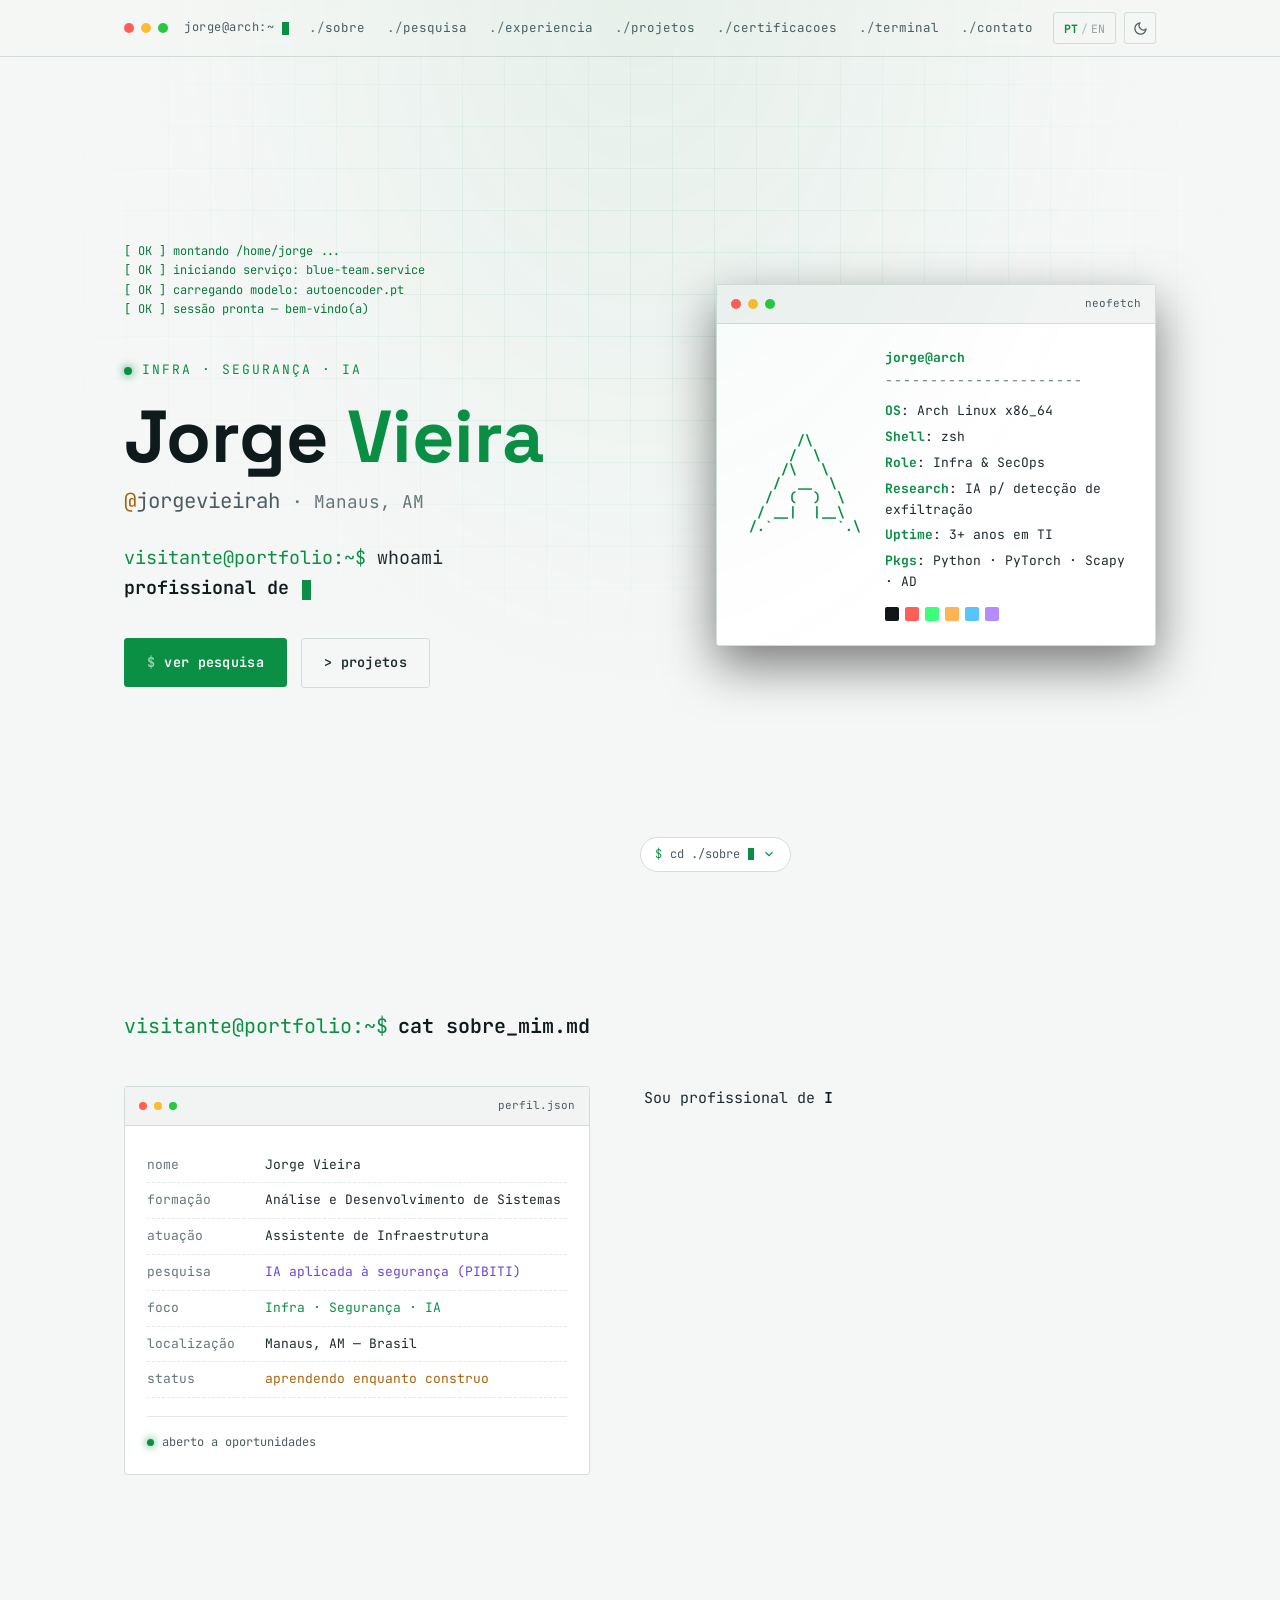
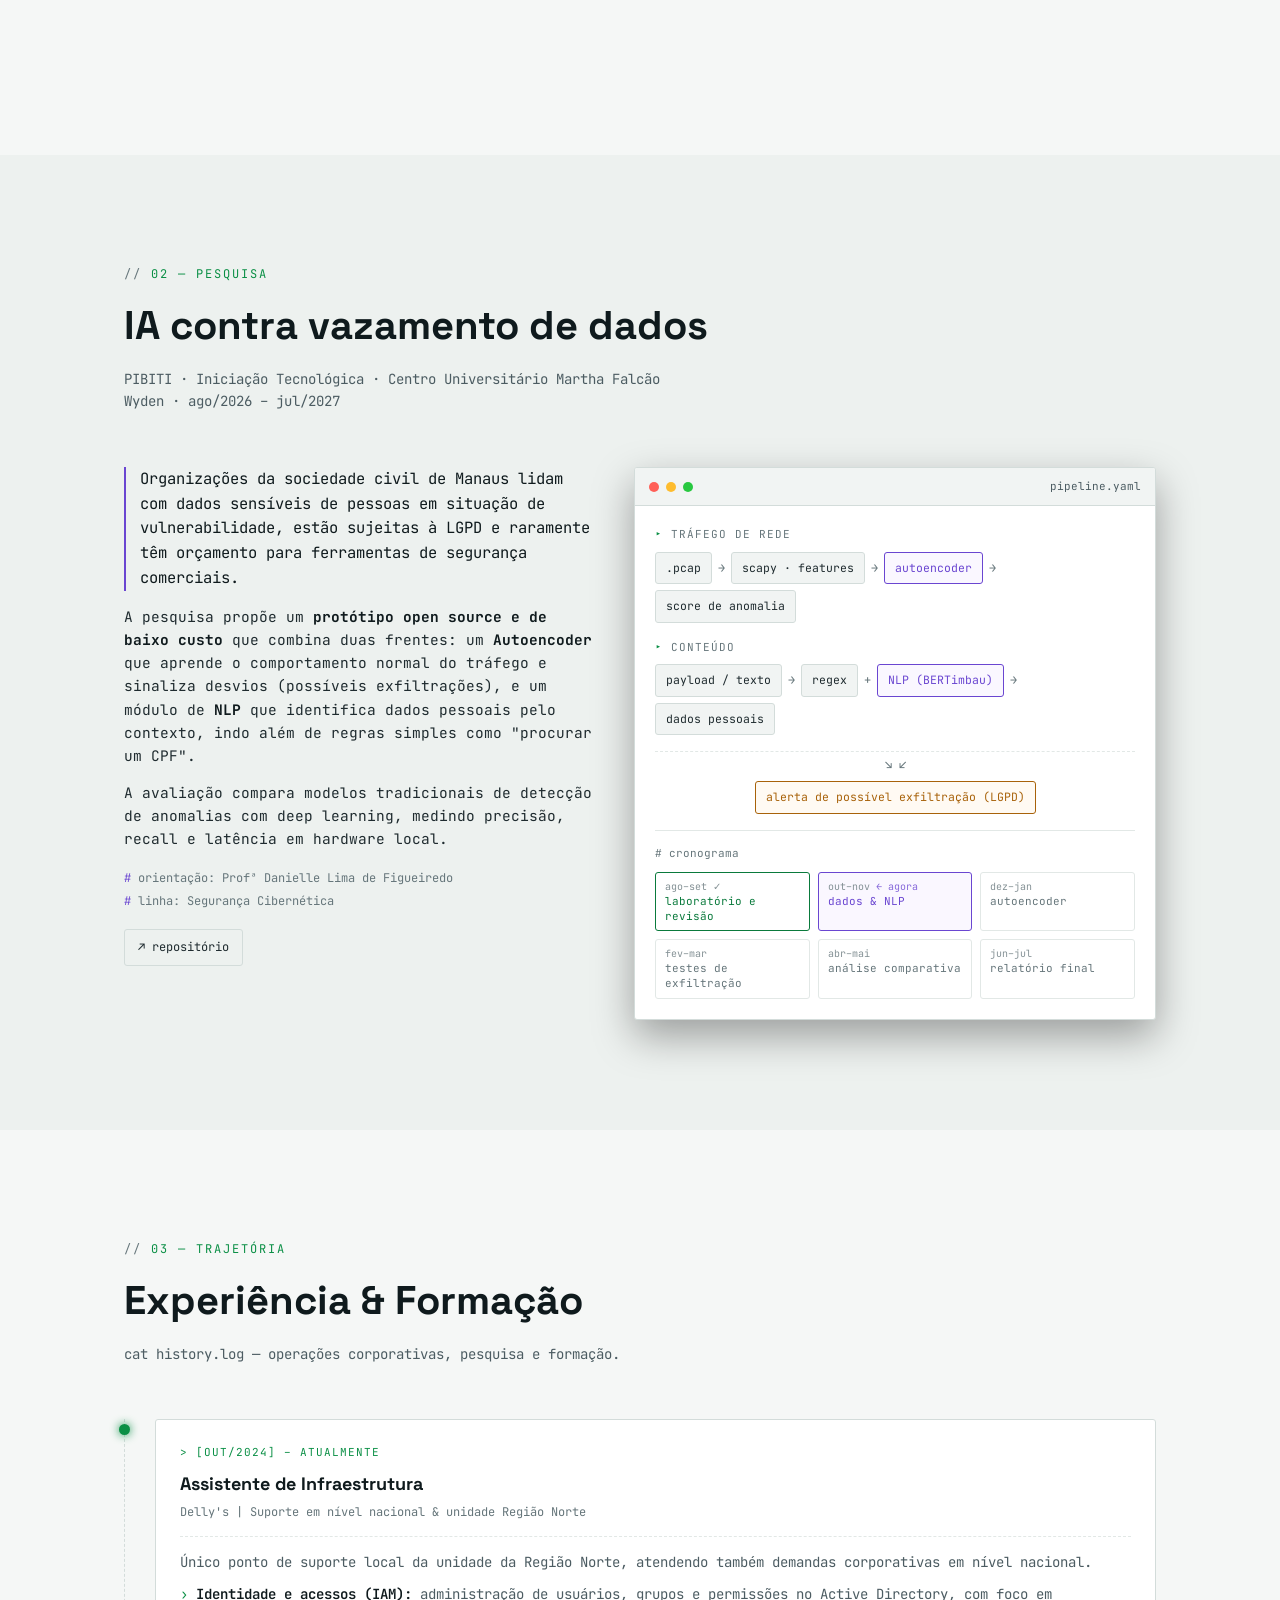
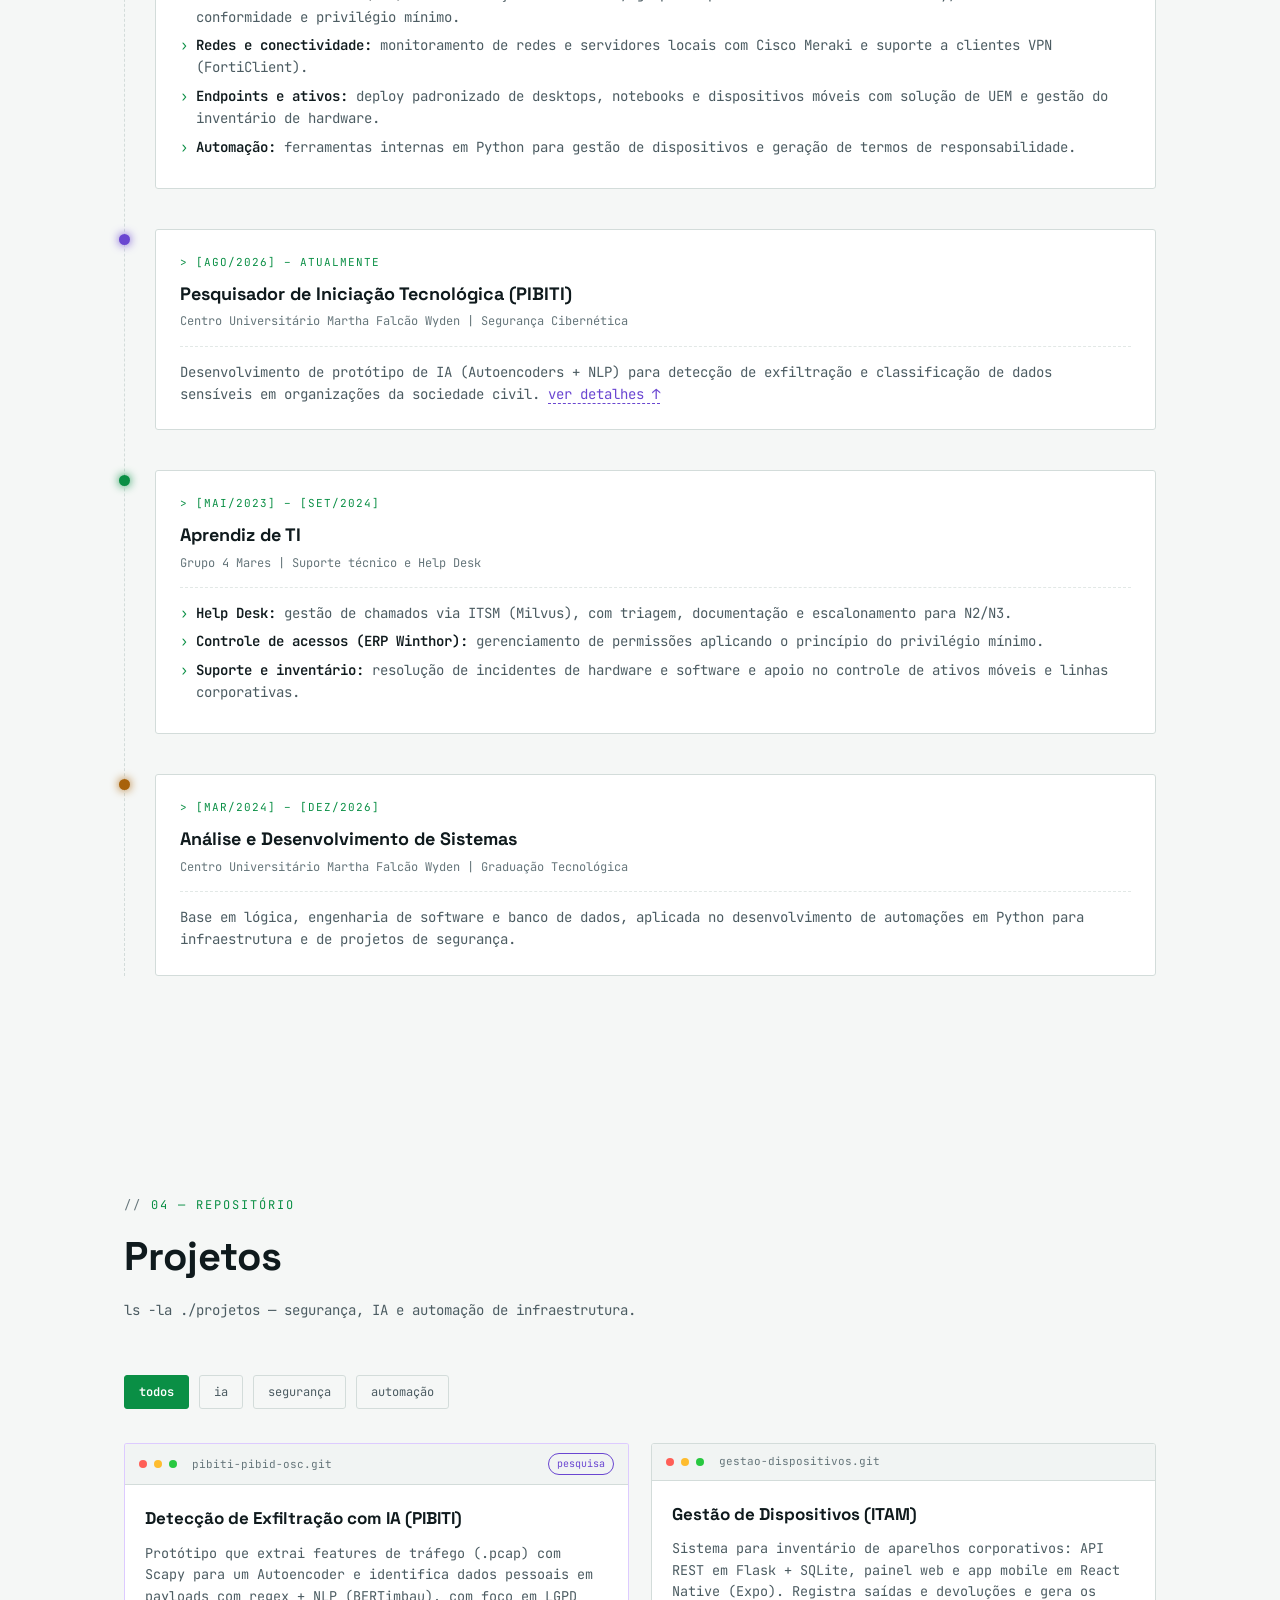
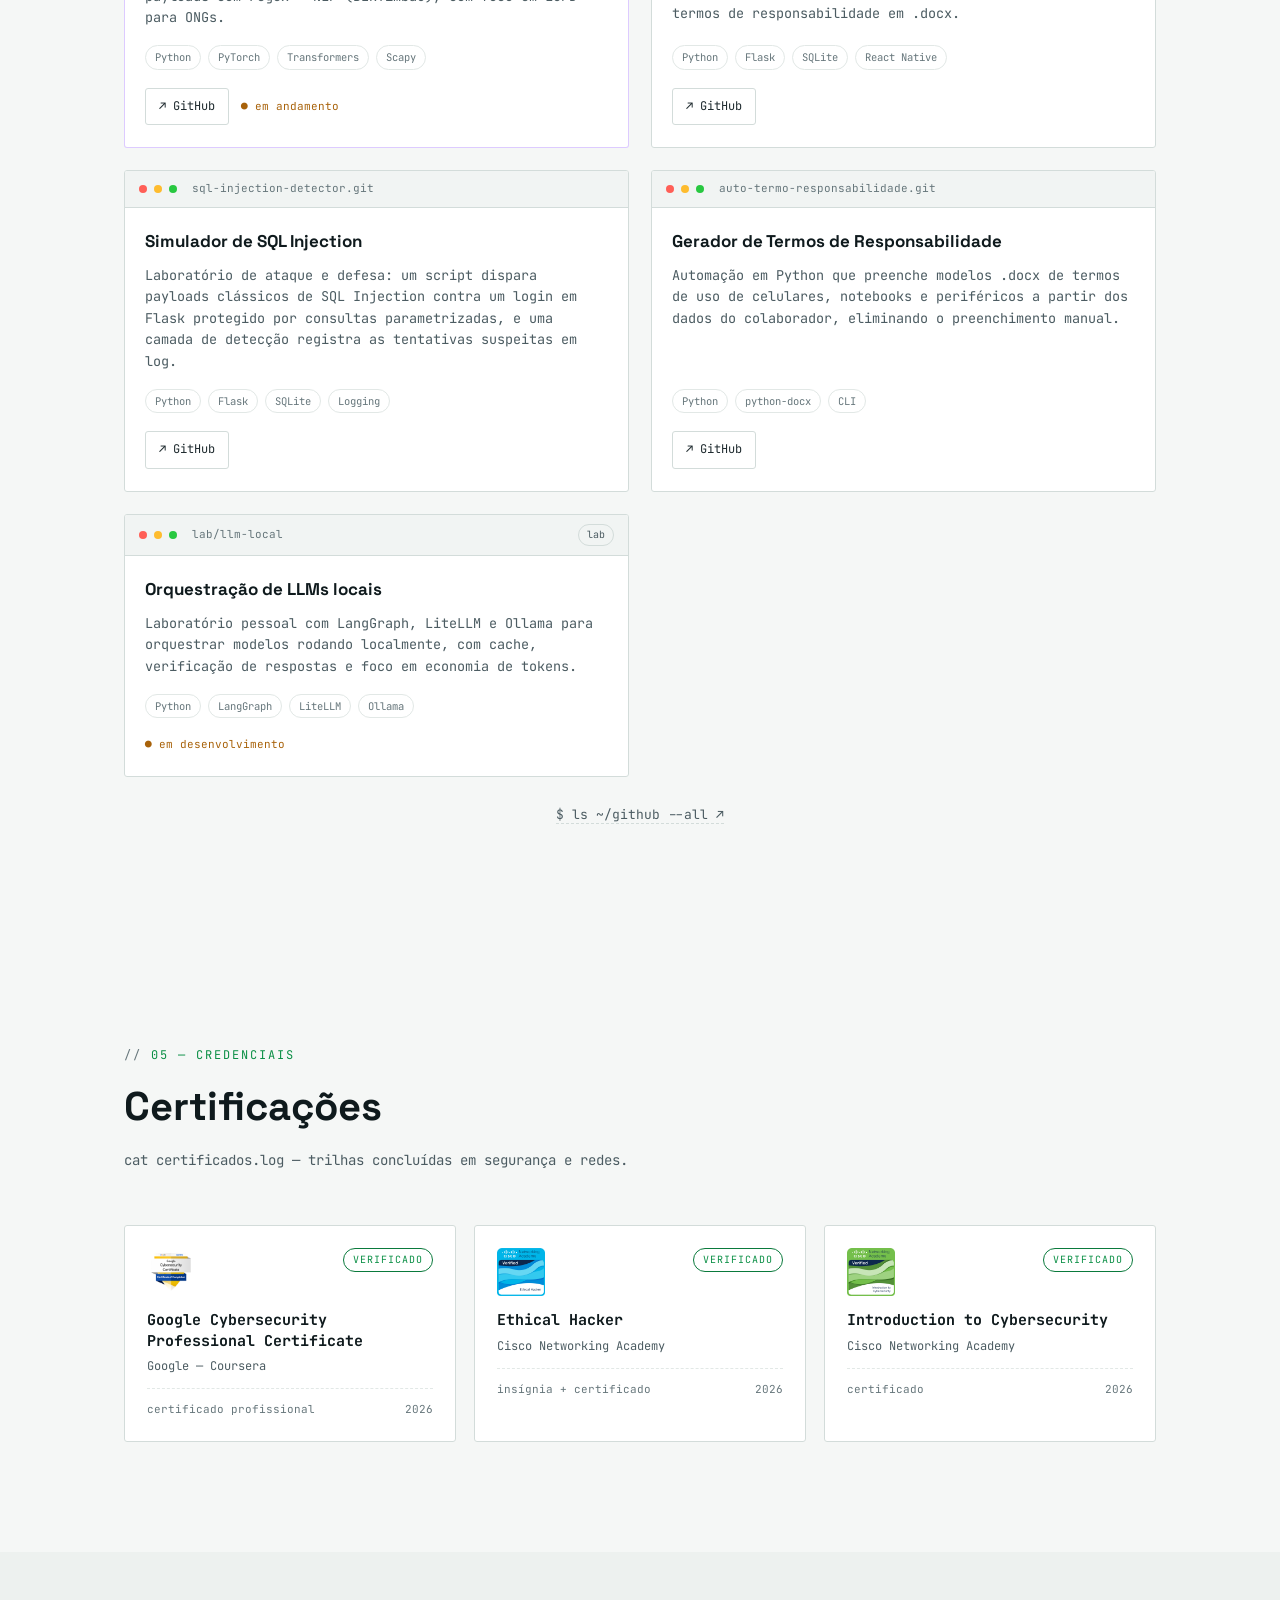
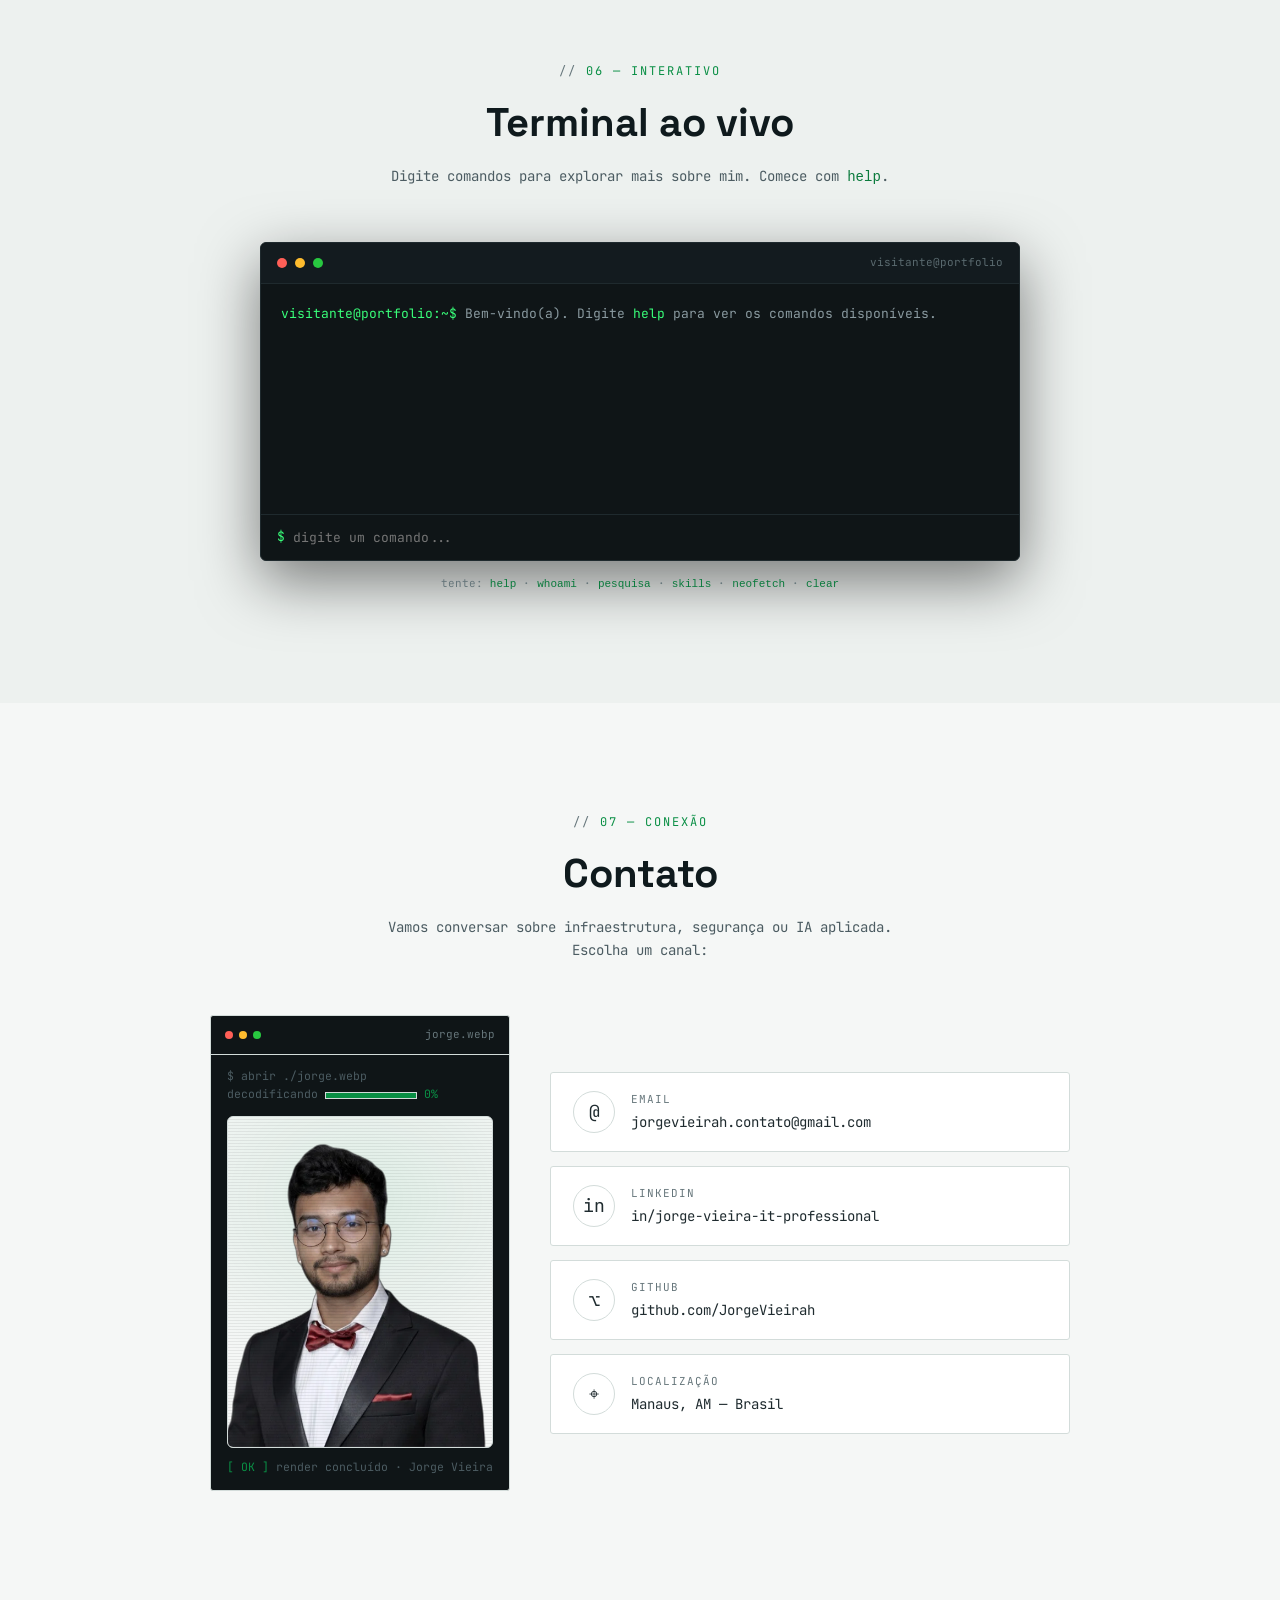
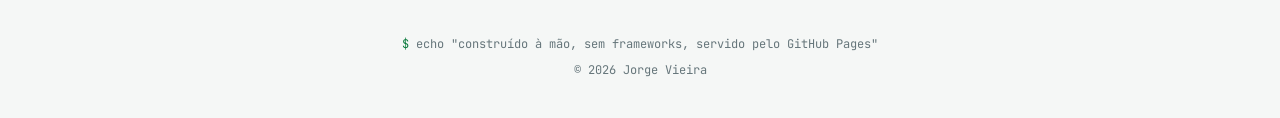
==== commit 7b5bdecc: "foto sai do topo e vai para uma janela de terminal no contato, com glitch ao carregar" ====
--- a/index.html
+++ b/index.html
@@ -9,7 +9,7 @@
     <meta property="og:description" content="Infraestrutura de TI, cibersegurança e IA aplicada à segurança. Manaus, AM.">
     <meta property="og:type" content="website">
     <meta property="og:url" content="https://jorgevieirah.github.io/">
-    <meta property="og:image" content="https://jorgevieirah.github.io/assets/img/avatar.png">
+    <meta property="og:image" content="https://jorgevieirah.github.io/assets/img/portrait.webp">
     <meta name="theme-color" content="#0a0e0f">
     <script>
       /* aplica tema e idioma salvos antes da pintura, evitando flash */
@@ -77,10 +77,7 @@
                 <span class="hero-eyebrow">infra · <span class="glitch" data-words="segurança|security|blue team" data-words-en="security|segurança|blue team">segurança</span> · <span class="glitch" data-words="ia|ai|machine learning" data-words-en="ai|ia|machine learning">ia</span></span>
 
                 <h1>Jorge <span class="accent glitch-name">Vieira</span></h1>
-                <div class="hero-handle">
-                    <span class="avatar" aria-hidden="true"><img src="assets/img/avatar.webp" alt="" width="44" height="44" loading="eager"></span>
-                    <span><span class="at">@</span>jorgevieirah <span class="hero-loc">· Manaus, AM</span></span>
-                </div>
+                <div class="hero-handle"><span class="at">@</span>jorgevieirah <span class="hero-loc">· Manaus, AM</span></div>
 
                 <div class="typewrap">
                     <span class="prompt" data-en="visitor@portfolio:~$">visitante@portfolio:~$</span> whoami<br>
@@ -568,6 +565,29 @@
                 <p class="sec-sub" style="margin: 10px auto 0;" data-en="Let's talk about infrastructure, security or applied AI. Pick a channel:">Vamos conversar sobre infraestrutura, segurança ou IA aplicada. Escolha um canal:</p>
             </div>
 
+            <div class="contact-layout">
+            <figure class="photo-term" id="photoTerm">
+                <div class="pc-bar">
+                    <span class="dot r" style="width:8px;height:8px;"></span>
+                    <span class="dot y" style="width:8px;height:8px;"></span>
+                    <span class="dot g" style="width:8px;height:8px;"></span>
+                    <span class="f">jorge.webp</span>
+                </div>
+                <div class="pt-log" aria-hidden="true">
+                    <div class="pt-line l1"><span class="green">$</span> <span data-en="open ./jorge.webp">abrir ./jorge.webp</span></div>
+                    <div class="pt-line l2"><span data-en="decoding">decodificando</span> <span class="pt-bar"><i></i></span> <span class="pt-pct">0%</span></div>
+                </div>
+                <div class="pt-frame">
+                    <div class="pt-img" role="img" aria-label="Foto de Jorge Vieira" data-en-aria="Photo of Jorge Vieira">
+                        <span class="pt-layer base"></span>
+                        <span class="pt-layer r"></span>
+                        <span class="pt-layer c"></span>
+                    </div>
+                    <span class="pt-scan" aria-hidden="true"></span>
+                </div>
+                <figcaption class="pt-status"><span class="ok">[ OK ]</span> <span data-en="render complete · Jorge Vieira">render concluído · Jorge Vieira</span></figcaption>
+            </figure>
+
             <div class="contact-grid stagger">
                 <a class="contact-item" href="mailto:jorgevieirah.contato@gmail.com">
                     <div class="ci-icon">@</div>
@@ -586,6 +606,7 @@
                     <div><div class="ci-label" data-en="location">localização</div><div class="ci-value">Manaus, AM — Brasil</div></div>
                 </div>
             </div>
+            </div>
         </div>
     </section>
 
--- a/css/style.css
+++ b/css/style.css
@@ -958,23 +958,6 @@
 @media (max-width: 1100px) { .navlinks { gap: 16px; font-size: 12px; } }
 @media (max-width: 760px) { .navlinks.open { max-height: 380px; } }
 
-/* avatar discreto ao lado do @ */
-.hero-handle { display: flex; align-items: center; gap: 12px; }
-.avatar {
-  position: relative; flex-shrink: 0; width: 44px; height: 44px; border-radius: 50%;
-  background: radial-gradient(circle at 50% 35%, var(--panel-2), var(--panel));
-  border: 1px solid var(--green-dim); overflow: hidden;
-  box-shadow: 0 0 0 3px var(--bg), 0 0 14px rgba(57, 255, 122, .18);
-  transition: box-shadow .3s ease, border-color .3s ease;
-}
-.avatar img { width: 100%; height: 100%; object-fit: cover; filter: grayscale(.85) contrast(1.05); transition: filter .4s ease; }
-.avatar::after {
-  content: ''; position: absolute; inset: 0; border-radius: 50%;
-  background: var(--green); mix-blend-mode: color; opacity: .28; transition: opacity .4s ease;
-}
-.hero-handle:hover .avatar img { filter: none; }
-.hero-handle:hover .avatar::after { opacity: 0; }
-.hero-handle:hover .avatar { border-color: var(--green); box-shadow: 0 0 0 3px var(--bg), 0 0 20px rgba(57, 255, 122, .35); }
 
 /* indicador de próxima seção: comando clicável que leva ao prompt do Sobre */
 .next-cmd {
@@ -1060,10 +1043,110 @@
   background-image: linear-gradient(rgba(10, 143, 69, 0.07) 1px, transparent 1px), linear-gradient(90deg, rgba(10, 143, 69, 0.07) 1px, transparent 1px);
 }
 [data-theme="light"] body::after { background: radial-gradient(ellipse at 50% 0%, rgba(10, 143, 69, 0.06), transparent 55%); }
-[data-theme="light"] .avatar { box-shadow: 0 0 0 3px var(--bg), 0 0 10px rgba(10, 143, 69, .15); }
 [data-theme="light"] .btn-primary:hover { box-shadow: 0 0 20px rgba(10, 143, 69, .25); }
 
 @media (prefers-reduced-motion: reduce) {
   .stagger > *, .pipeline-card .step, .pipeline-card .arrow { opacity: 1 !important; transform: none !important; }
   .proj-card { transform: none !important; }
 }
+
+/* ============================================================
+   CONTATO — janela de terminal com a foto (glitch ao carregar)
+   ============================================================ */
+.contact-layout {
+  display: grid; grid-template-columns: 300px minmax(0, 520px); justify-content: center; gap: 40px;
+  align-items: center; max-width: 960px; margin: 0 auto;
+}
+.contact-layout .contact-grid { grid-template-columns: 1fr; gap: 14px; max-width: none; margin: 0; }
+.contact-layout .contact-item { padding: 18px 22px; }
+
+.photo-term {
+  margin: 0; background: var(--term-bg); border: 1px solid var(--line);
+  border-radius: var(--radius); overflow: hidden; box-shadow: var(--shadow);
+}
+.photo-term .pc-bar {
+  display: flex; align-items: center; gap: 6px; padding: 10px 14px;
+  border-bottom: 1px solid var(--line); font-family: var(--mono); font-size: 11px; color: var(--text-faint);
+}
+.photo-term .pc-bar .f { margin-left: auto; }
+.pt-log { padding: 12px 16px 4px; font-family: var(--mono); font-size: 11.5px; color: var(--text-dim); min-height: 46px; }
+.pt-line { opacity: 0; white-space: nowrap; }
+.pt-bar { display: inline-block; width: 92px; height: 7px; border: 1px solid var(--line); vertical-align: middle; position: relative; }
+.pt-bar i { position: absolute; inset: 0 auto 0 0; width: 0; background: var(--green); }
+.pt-pct { color: var(--green); }
+
+.pt-frame { position: relative; margin: 8px 16px 0; aspect-ratio: 4 / 5; overflow: hidden;
+  border: 1px solid var(--line); border-radius: 6px;
+  background: radial-gradient(120% 80% at 50% 25%, color-mix(in srgb, var(--green) 10%, transparent), transparent 70%), var(--bg-2, var(--bg));
+}
+.pt-frame::after { /* scanlines discretas */
+  content: ''; position: absolute; inset: 0; pointer-events: none; opacity: .35;
+  background: repeating-linear-gradient(0deg, rgba(0,0,0,.18) 0 1px, transparent 1px 3px);
+}
+.pt-img { position: absolute; inset: 0; opacity: 0; }
+.pt-layer { position: absolute; inset: 0; background: url("../assets/img/portrait.webp") center bottom / cover no-repeat; }
+.pt-layer.r, .pt-layer.c { opacity: 0; mix-blend-mode: screen; }
+.pt-layer.r { filter: drop-shadow(0 0 0 #ff2a55) sepia(1) saturate(8) hue-rotate(-40deg); }
+.pt-layer.c { filter: sepia(1) saturate(8) hue-rotate(140deg); }
+.pt-scan { position: absolute; left: 0; right: 0; height: 2px; top: -4px; background: var(--green);
+  box-shadow: 0 0 12px var(--green); opacity: 0; }
+.pt-status { padding: 10px 16px 14px; font-family: var(--mono); font-size: 11.5px; color: var(--text-dim); opacity: 0; }
+.pt-status .ok { color: var(--green); }
+
+/* sequência: abrir → barra → foto falhando até estabilizar → OK */
+.photo-term.boot .l1 { animation: ptIn .01s .2s forwards; }
+.photo-term.boot .l2 { animation: ptIn .01s .7s forwards; }
+.photo-term.boot .pt-bar i { animation: ptLoad 1.1s steps(12) .8s forwards; }
+.photo-term.boot .pt-scan { animation: ptScan 1.3s linear 1.4s 1 forwards; }
+.photo-term.boot .pt-img { animation: ptAppear 1.4s steps(1) 1.4s forwards; }
+.photo-term.boot .pt-layer.base { animation: ptSlice 1.4s steps(1) 1.4s 1; }
+.photo-term.boot .pt-layer.r { animation: ptSplitR 1.4s steps(1) 1.4s 1; }
+.photo-term.boot .pt-layer.c { animation: ptSplitC 1.4s steps(1) 1.4s 1; }
+.photo-term.boot .pt-status { animation: ptIn .01s 2.9s forwards; }
+
+/* falhas curtas e esporádicas depois de carregada */
+.photo-term.burst .pt-layer.base { animation: ptSlice .45s steps(1) 1; }
+.photo-term.burst .pt-layer.r { animation: ptSplitR .45s steps(1) 1; }
+.photo-term.burst .pt-layer.c { animation: ptSplitC .45s steps(1) 1; }
+
+@keyframes ptIn { to { opacity: 1; } }
+@keyframes ptLoad { to { width: 100%; } }
+@keyframes ptScan { 0% { top: -4px; opacity: 1; } 95% { opacity: 1; } 100% { top: 100%; opacity: 0; } }
+@keyframes ptAppear {
+  0% { opacity: .0; } 8% { opacity: .7; } 14% { opacity: .1; } 22% { opacity: .9; } 30% { opacity: .3; }
+  40% { opacity: 1; } 52% { opacity: .5; } 60%,100% { opacity: 1; }
+}
+@keyframes ptSlice {
+  0%   { clip-path: inset(10% 0 70% 0); transform: translateX(-14px); }
+  10%  { clip-path: inset(55% 0 20% 0); transform: translateX(10px); }
+  20%  { clip-path: inset(0 0 0 0);     transform: translateX(0); filter: contrast(1.6) brightness(1.3); }
+  30%  { clip-path: inset(30% 0 45% 0); transform: translateX(-8px); filter: none; }
+  42%  { clip-path: inset(70% 0 5% 0);  transform: translateX(6px); }
+  55%  { clip-path: inset(0 0 0 0);     transform: translateX(-3px); }
+  68%  { clip-path: inset(40% 0 38% 0); transform: translateX(4px); }
+  80%,100% { clip-path: inset(0 0 0 0); transform: none; }
+}
+@keyframes ptSplitR {
+  0%  { opacity: .8; transform: translate(-6px, 0); clip-path: inset(20% 0 50% 0); }
+  25% { opacity: .6; transform: translate(5px, 1px); clip-path: inset(60% 0 10% 0); }
+  50% { opacity: .7; transform: translate(-3px, 0); clip-path: inset(5% 0 75% 0); }
+  75%,100% { opacity: 0; transform: none; }
+}
+@keyframes ptSplitC {
+  0%  { opacity: .7; transform: translate(6px, 0); clip-path: inset(45% 0 30% 0); }
+  25% { opacity: .5; transform: translate(-5px, -1px); clip-path: inset(10% 0 65% 0); }
+  50% { opacity: .6; transform: translate(4px, 0); clip-path: inset(70% 0 8% 0); }
+  75%,100% { opacity: 0; transform: none; }
+}
+.photo-term.done .pt-line, .photo-term.done .pt-status, .photo-term.done .pt-img { opacity: 1; }
+.photo-term.done .pt-bar i { width: 100%; }
+
+@media (max-width: 820px) {
+  .contact-layout { grid-template-columns: 1fr; }
+  .photo-term { max-width: 300px; margin: 0 auto; width: 100%; }
+}
+@media (prefers-reduced-motion: reduce) {
+  .photo-term .pt-line, .photo-term .pt-status, .photo-term .pt-img { opacity: 1 !important; animation: none !important; }
+  .photo-term .pt-bar i { width: 100%; animation: none !important; }
+  .photo-term .pt-layer, .photo-term .pt-scan { animation: none !important; }
+}
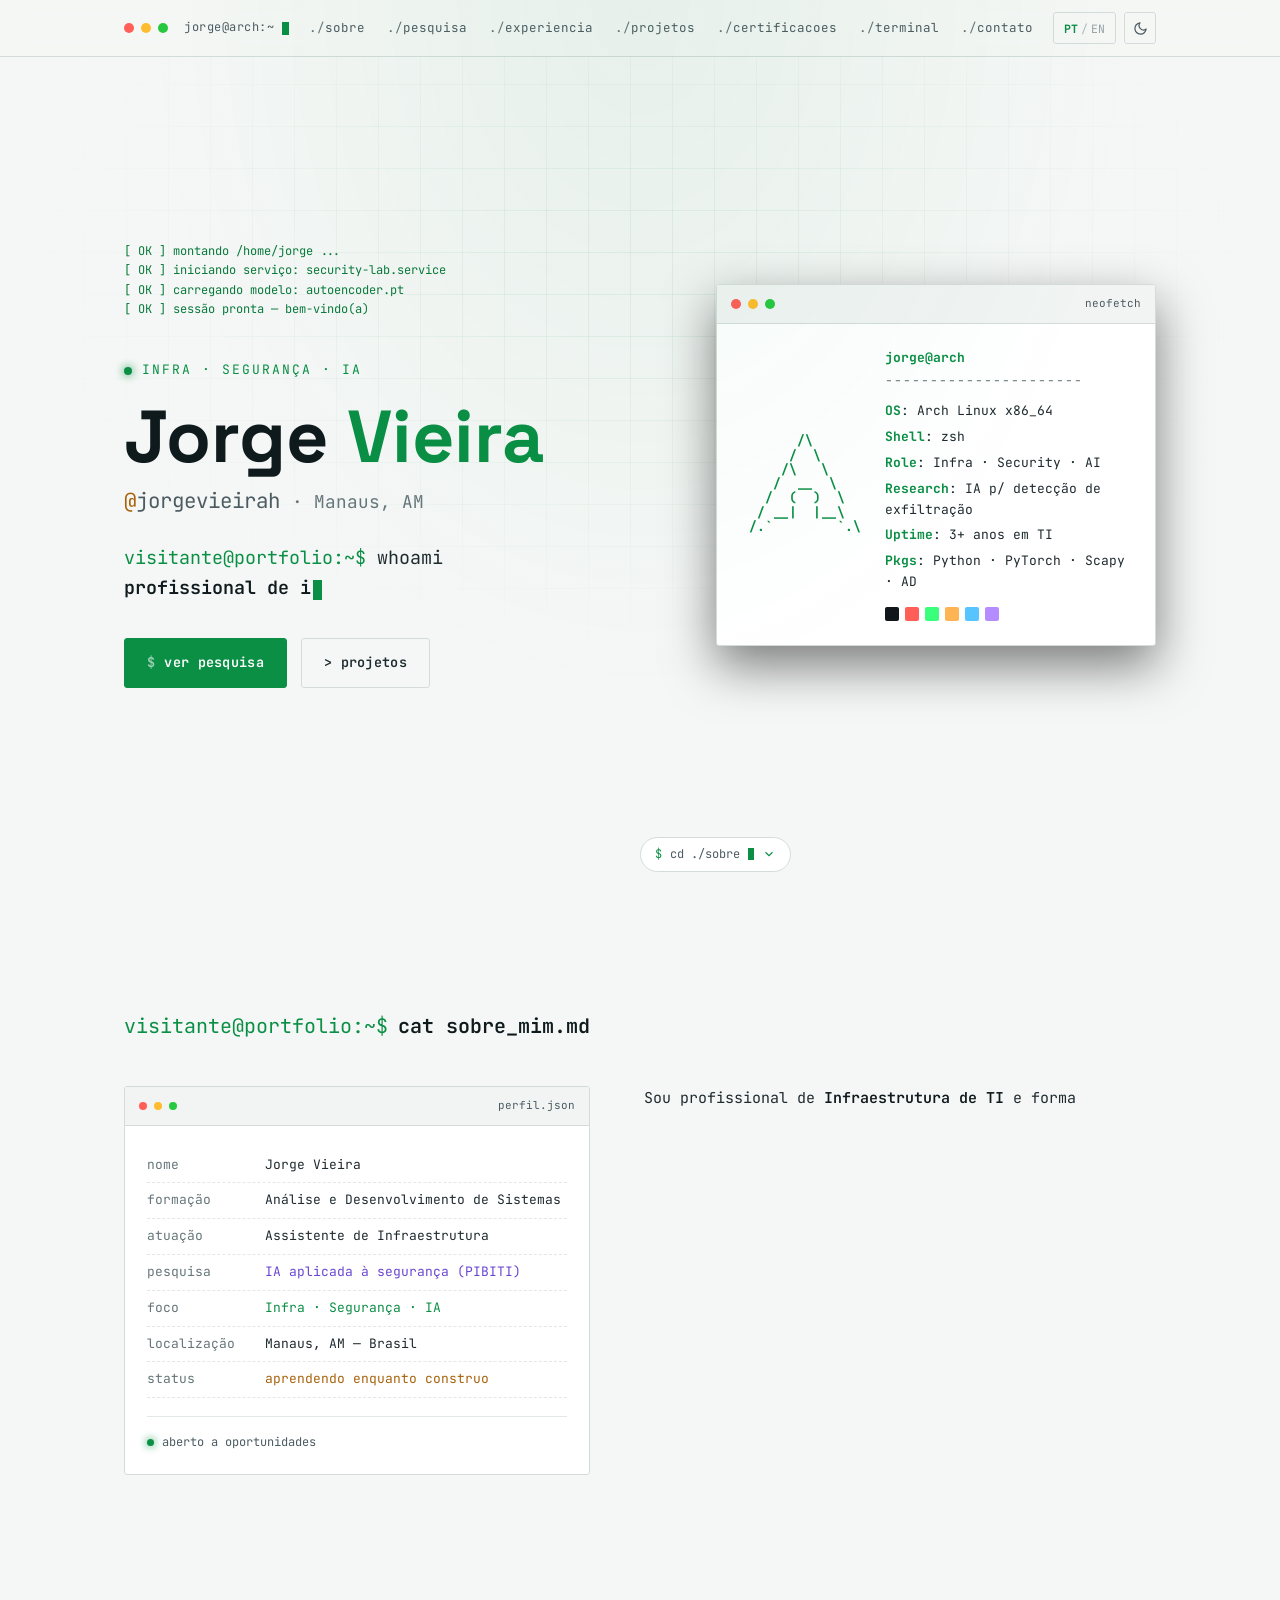
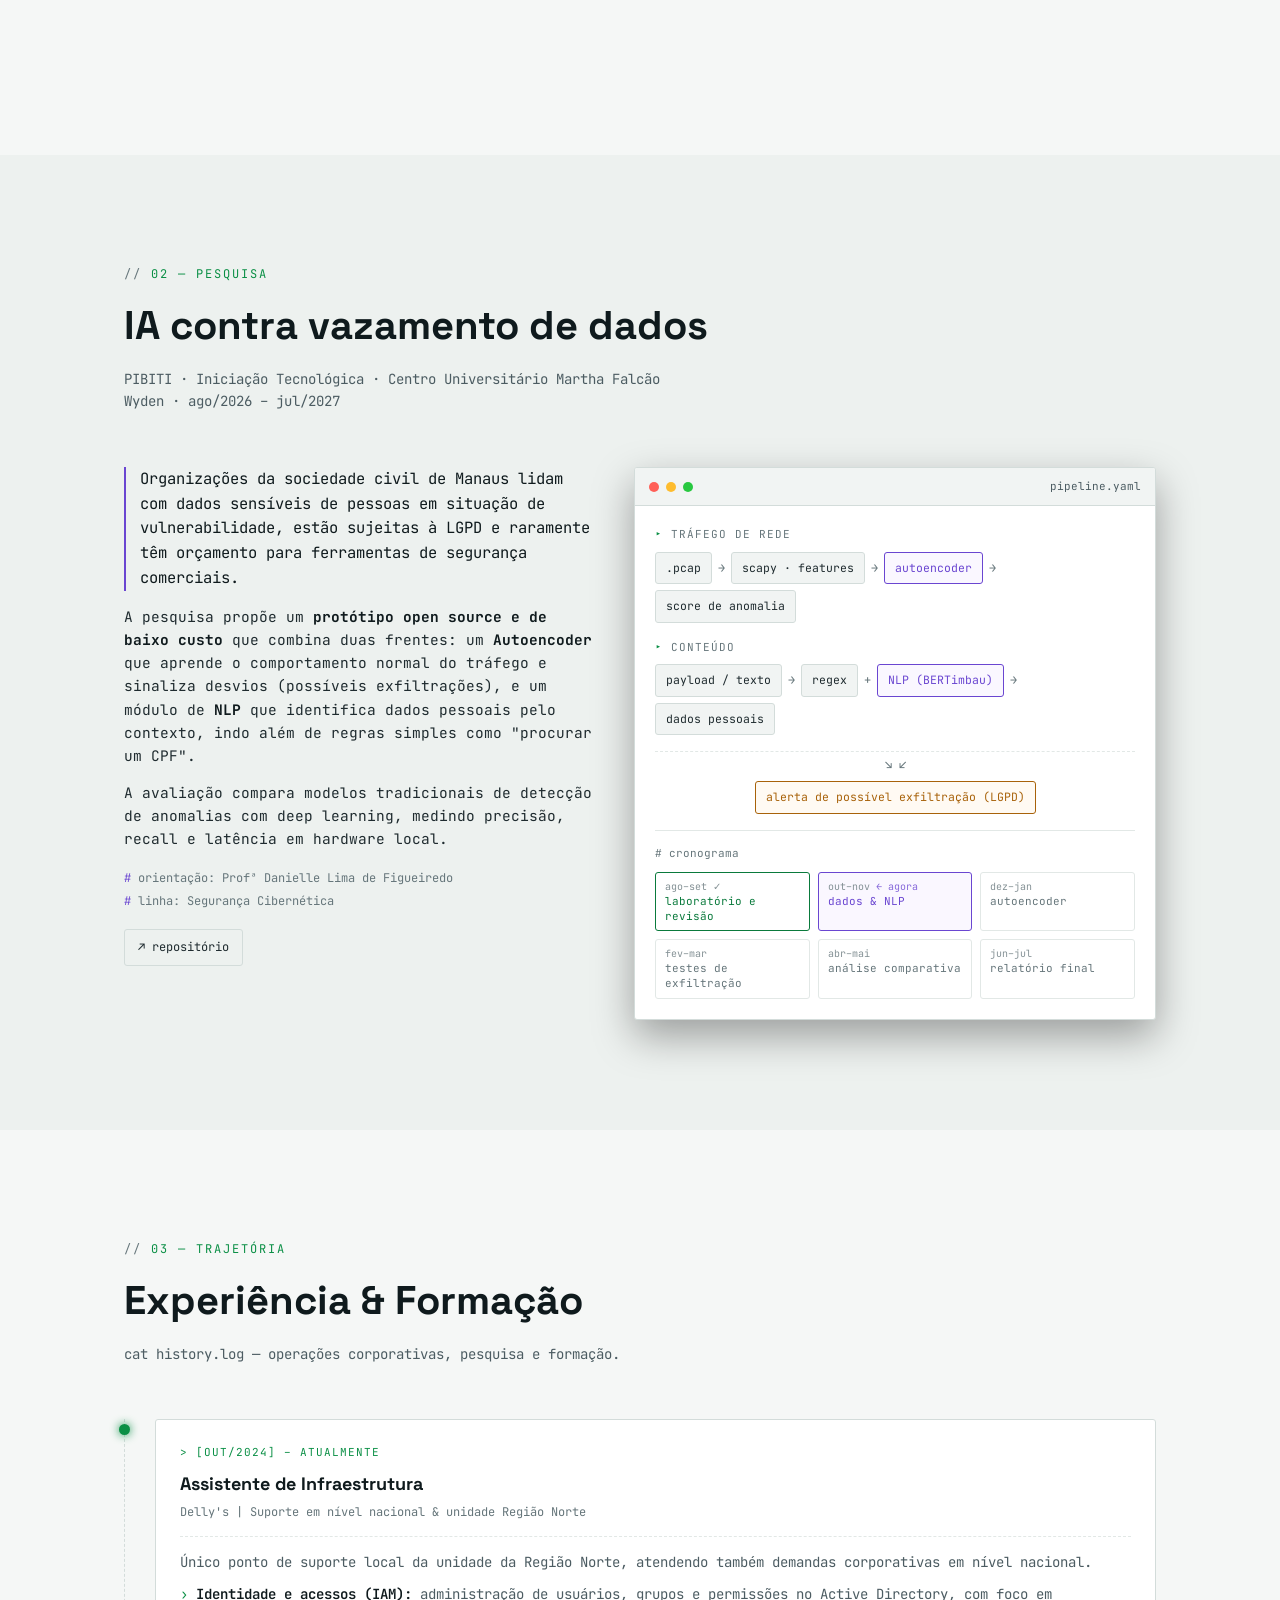
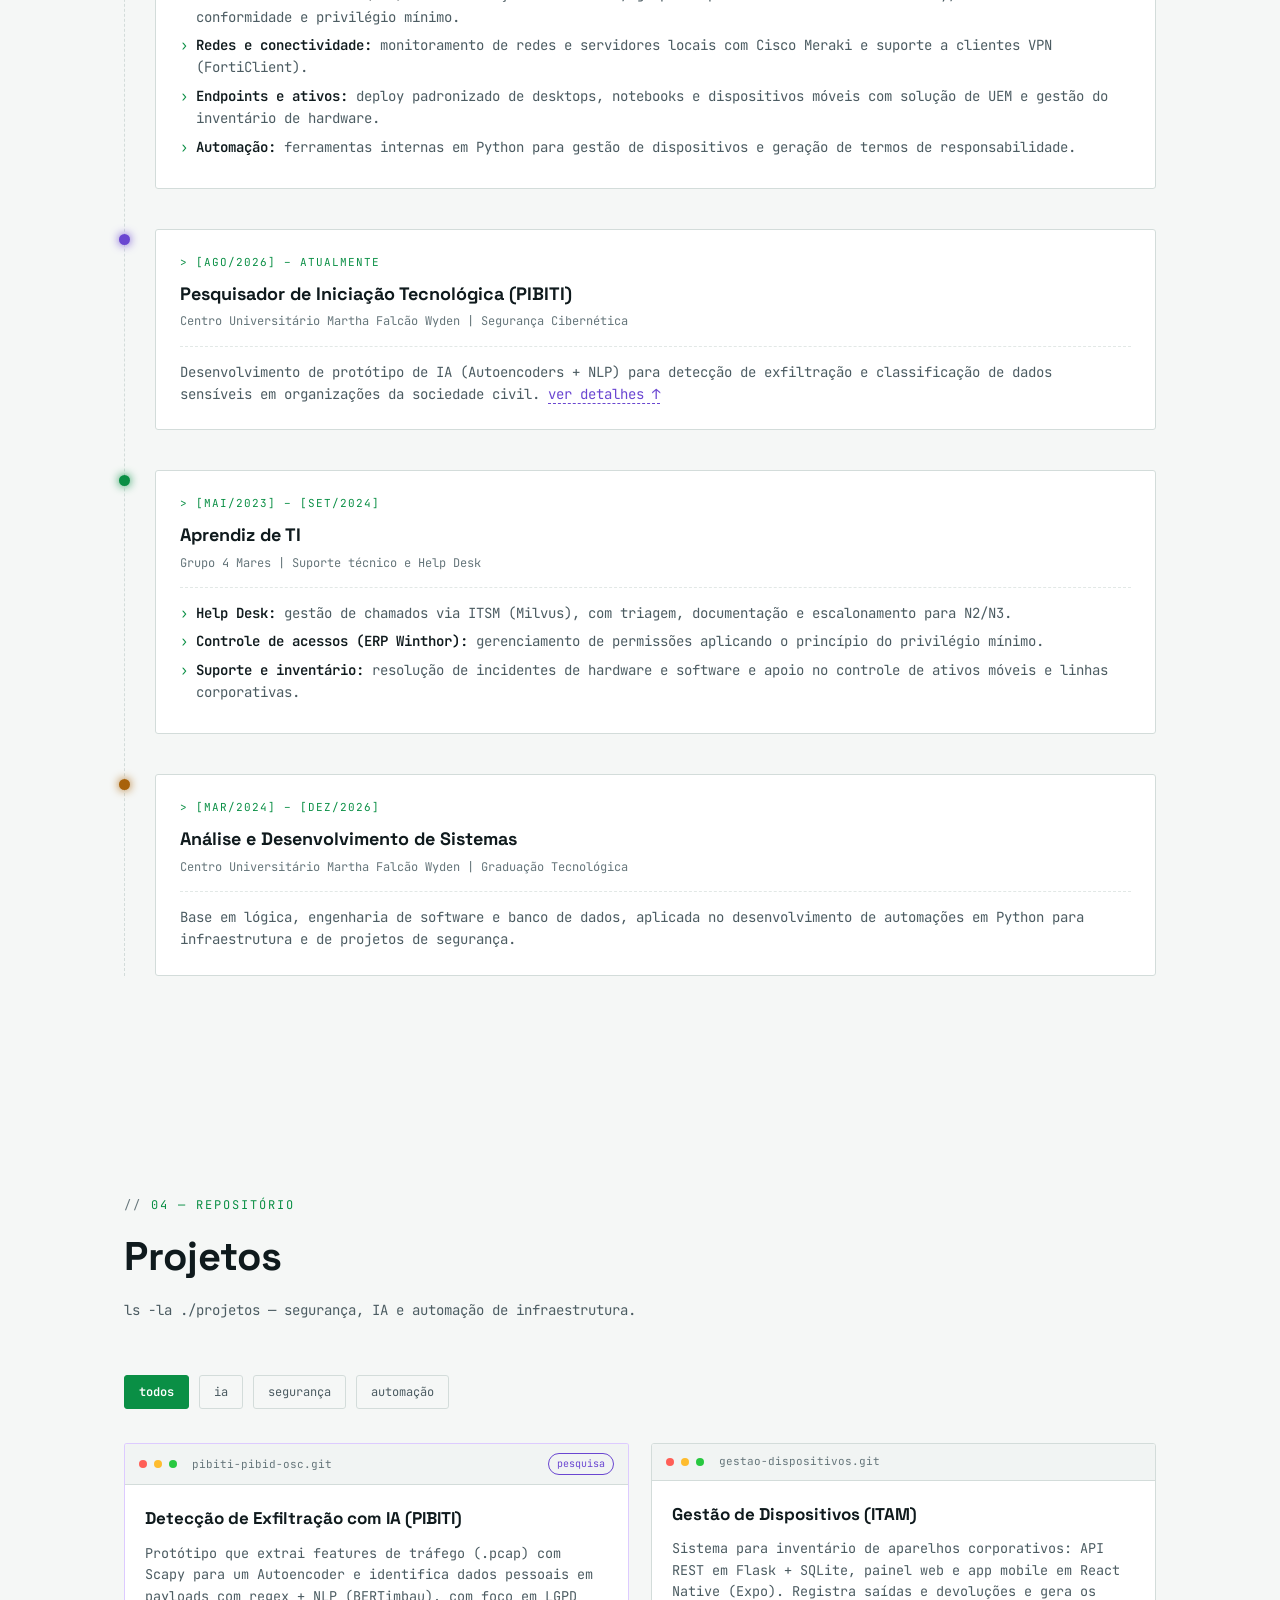
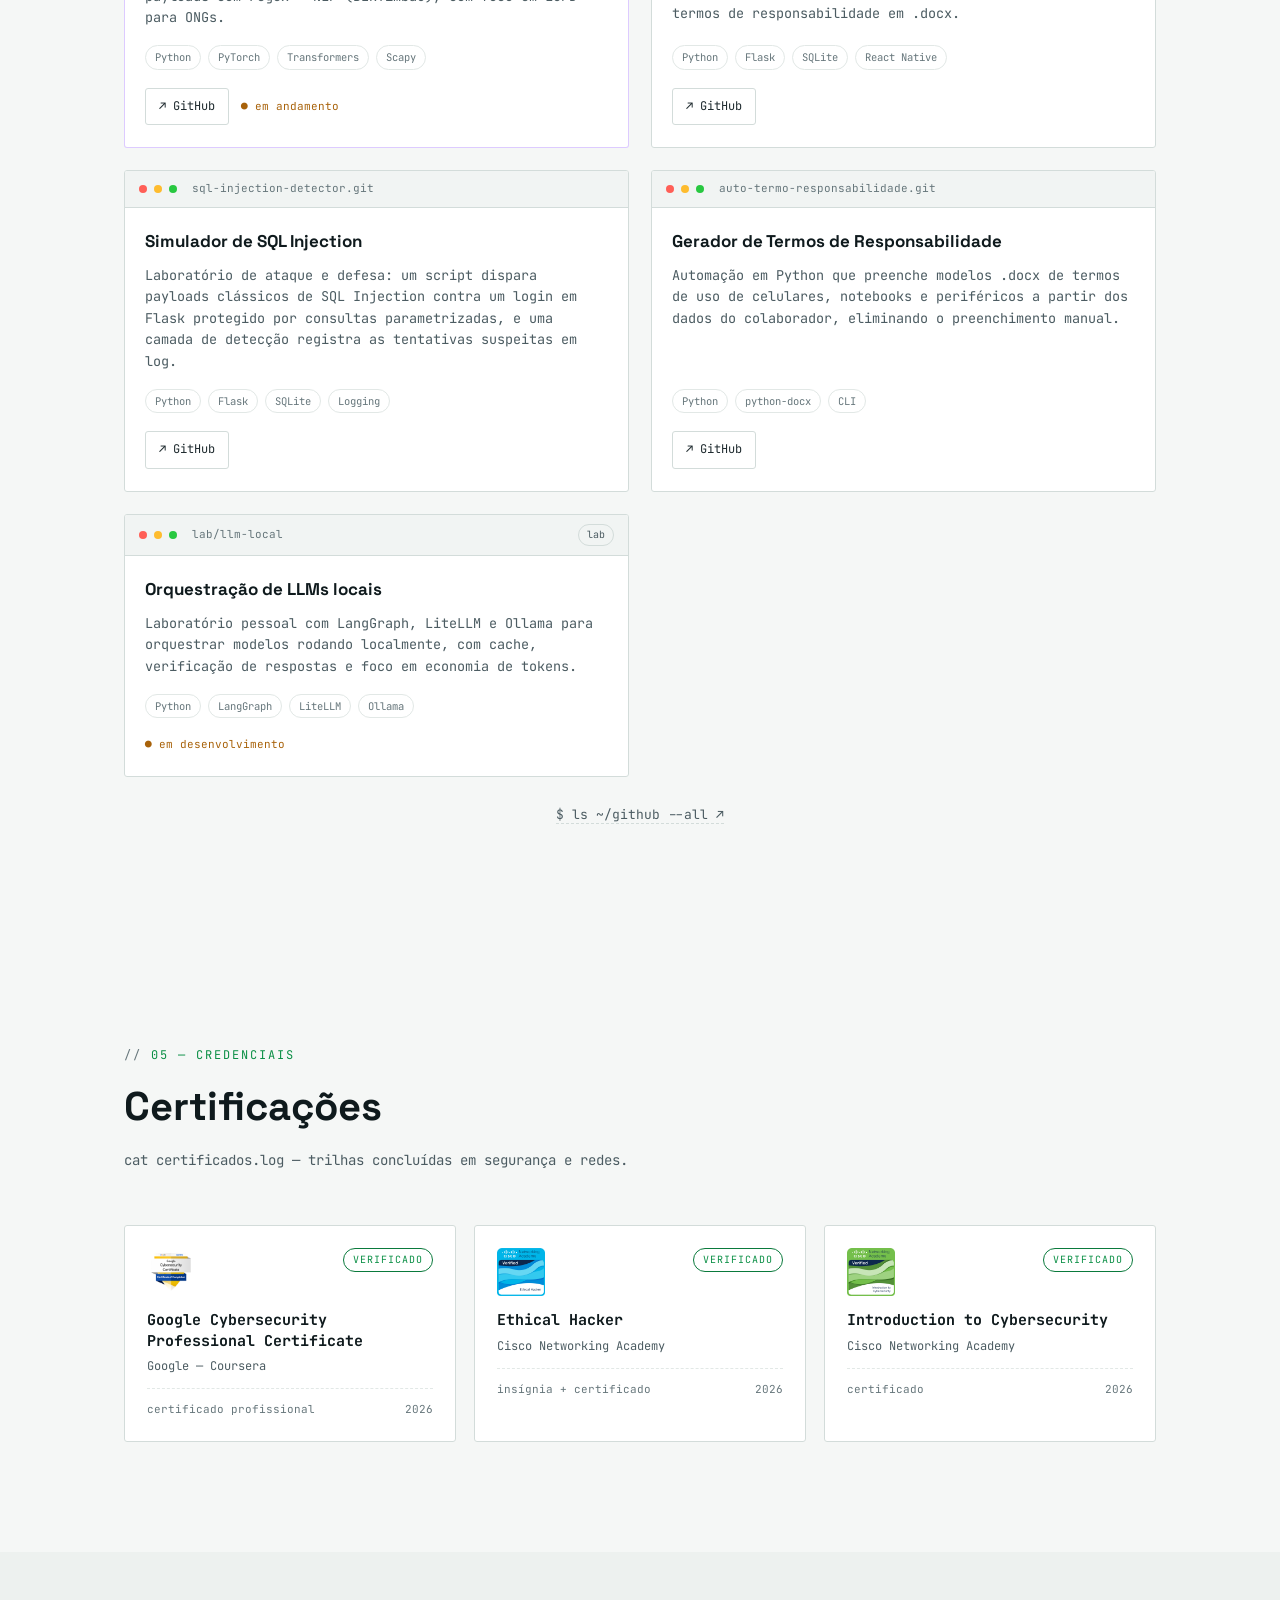
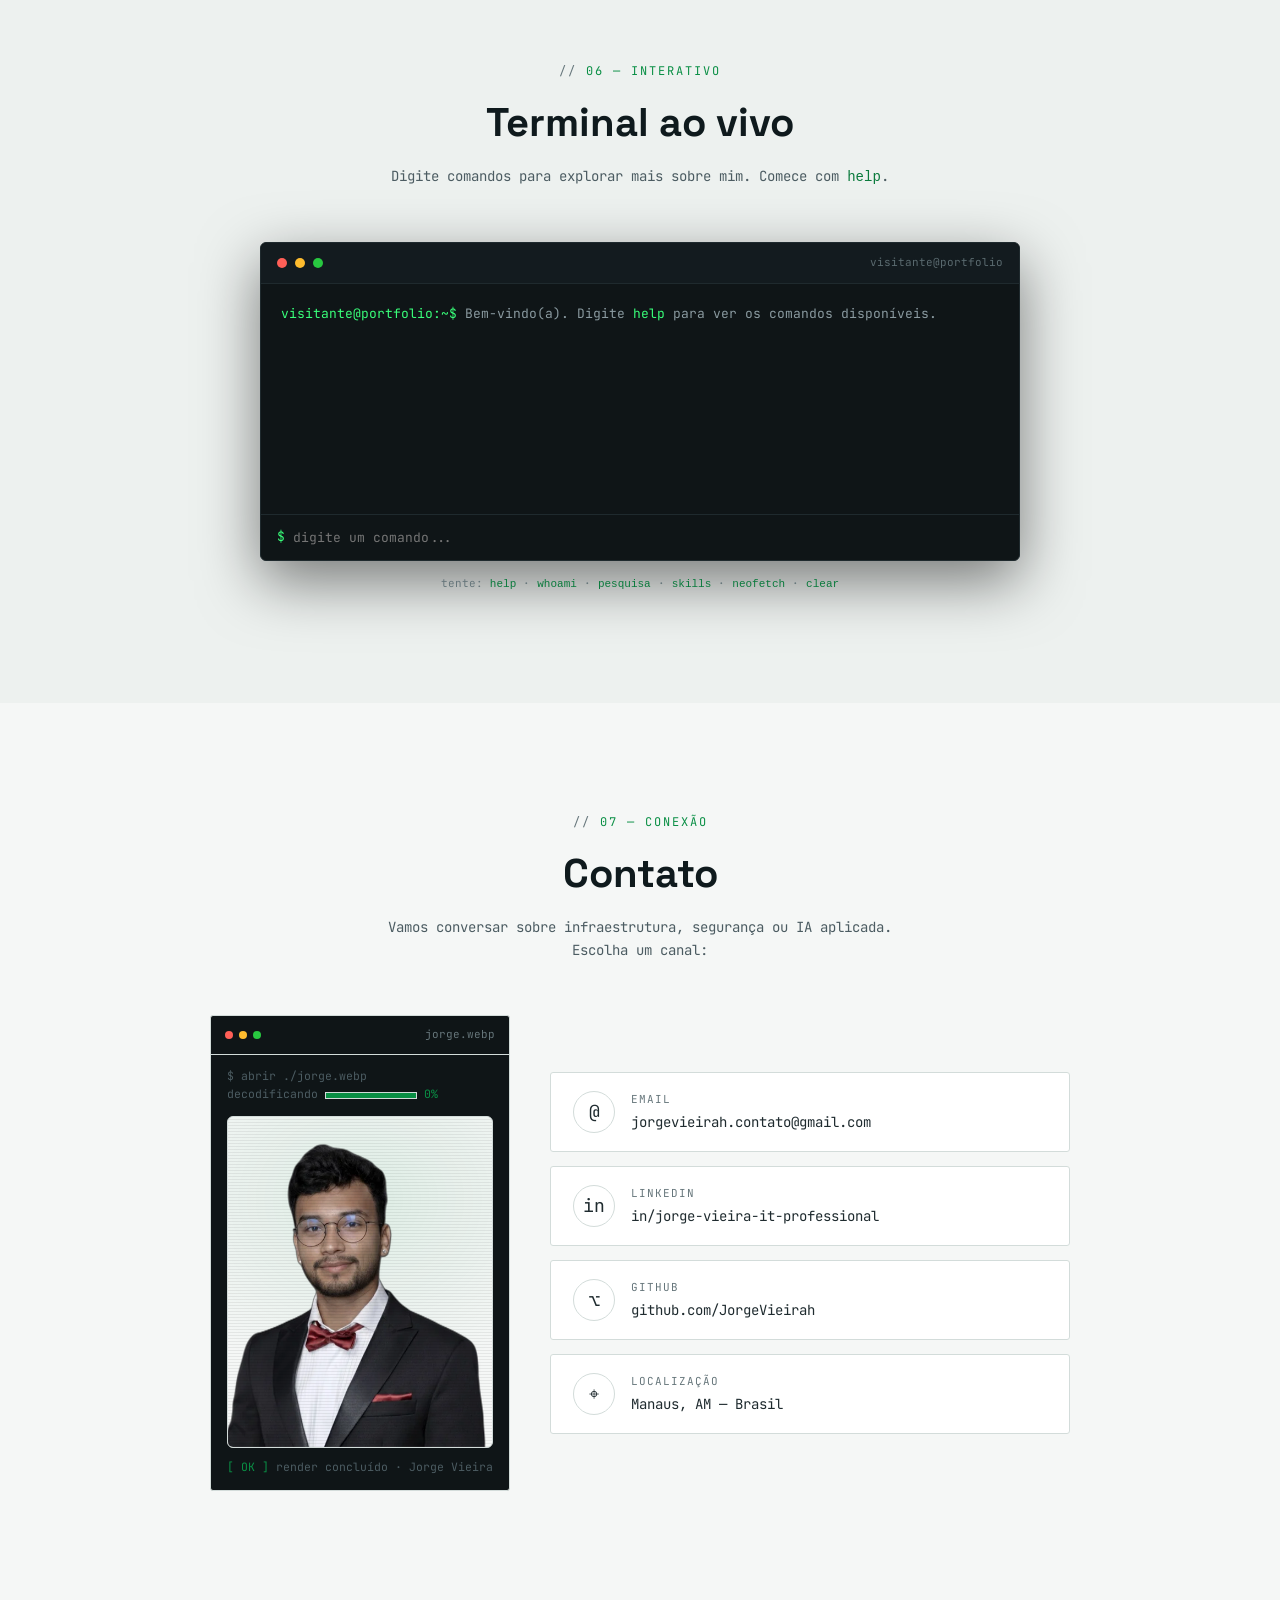
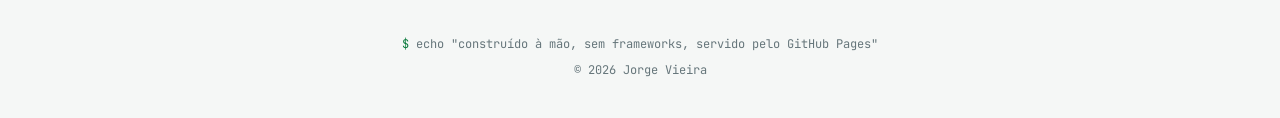
==== commit afc9526e: "glitch em palavras aleatórias pelo site; remove rótulos de blue team/SecOps" ====
--- a/index.html
+++ b/index.html
@@ -69,12 +69,12 @@
             <div class="hero-text-side">
                 <div class="boot-log">
                     <div><span>[ OK ]</span> <span data-en="mounting /home/jorge ...">montando /home/jorge ...</span></div>
-                    <div><span>[ OK ]</span> <span data-en="starting service: blue-team.service">iniciando serviço: blue-team.service</span></div>
+                    <div><span>[ OK ]</span> <span data-en="starting service: security-lab.service">iniciando serviço: security-lab.service</span></div>
                     <div><span>[ OK ]</span> <span data-en="loading model: autoencoder.pt">carregando modelo: autoencoder.pt</span></div>
                     <div><span>[ OK ]</span> <span data-en="session ready — welcome">sessão pronta — bem-vindo(a)</span></div>
                 </div>
 
-                <span class="hero-eyebrow">infra · <span class="glitch" data-words="segurança|security|blue team" data-words-en="security|segurança|blue team">segurança</span> · <span class="glitch" data-words="ia|ai|machine learning" data-words-en="ai|ia|machine learning">ia</span></span>
+                <span class="hero-eyebrow">infra · <span class="glitch" data-words="segurança|security|cybersecurity" data-words-en="security|segurança|cybersecurity">segurança</span> · <span class="glitch" data-words="ia|ai|machine learning" data-words-en="ai|ia|machine learning">ia</span></span>
 
                 <h1>Jorge <span class="accent glitch-name">Vieira</span></h1>
                 <div class="hero-handle"><span class="at">@</span>jorgevieirah <span class="hero-loc">· Manaus, AM</span></div>
@@ -113,7 +113,7 @@
                             <div class="nf-divider">----------------------</div>
                             <div class="nf-row"><span class="nf-key">OS</span>: <span class="nf-val">Arch Linux x86_64</span></div>
                             <div class="nf-row"><span class="nf-key">Shell</span>: <span class="nf-val">zsh</span></div>
-                            <div class="nf-row"><span class="nf-key">Role</span>: <span class="nf-val">Infra &amp; SecOps</span></div>
+                            <div class="nf-row"><span class="nf-key">Role</span>: <span class="nf-val">Infra · Security · AI</span></div>
                             <div class="nf-row"><span class="nf-key">Research</span>: <span class="nf-val" data-en="AI for exfiltration detection">IA p/ detecção de exfiltração</span></div>
                             <div class="nf-row"><span class="nf-key">Uptime</span>: <span class="nf-val" data-en="3+ years in IT">3+ anos em TI</span></div>
                             <div class="nf-row"><span class="nf-key">Pkgs</span>: <span class="nf-val">Python · PyTorch · Scapy · AD</span></div>
--- a/css/style.css
+++ b/css/style.css
@@ -1023,7 +1023,7 @@
 
 /* glitch: palavras que falham e trocam (PT / EN / sinônimos) */
 .glitch, .glitch-name { position: relative; display: inline-block; }
-.glitch.is-glitching, .glitch-name.is-glitching {
+.glitch.is-glitching, .glitch-name.is-glitching, .wglitch.is-glitching {
   text-shadow: 2px 0 var(--red), -2px 0 var(--blue);
   animation: jitter .12s steps(2) infinite;
 }
@@ -1150,3 +1150,6 @@
   .photo-term .pt-bar i { width: 100%; animation: none !important; }
   .photo-term .pt-layer, .photo-term .pt-scan { animation: none !important; }
 }
+
+.wglitch { display: inline-block; color: var(--green); }
+.wglitch.is-glitching { color: inherit; }
